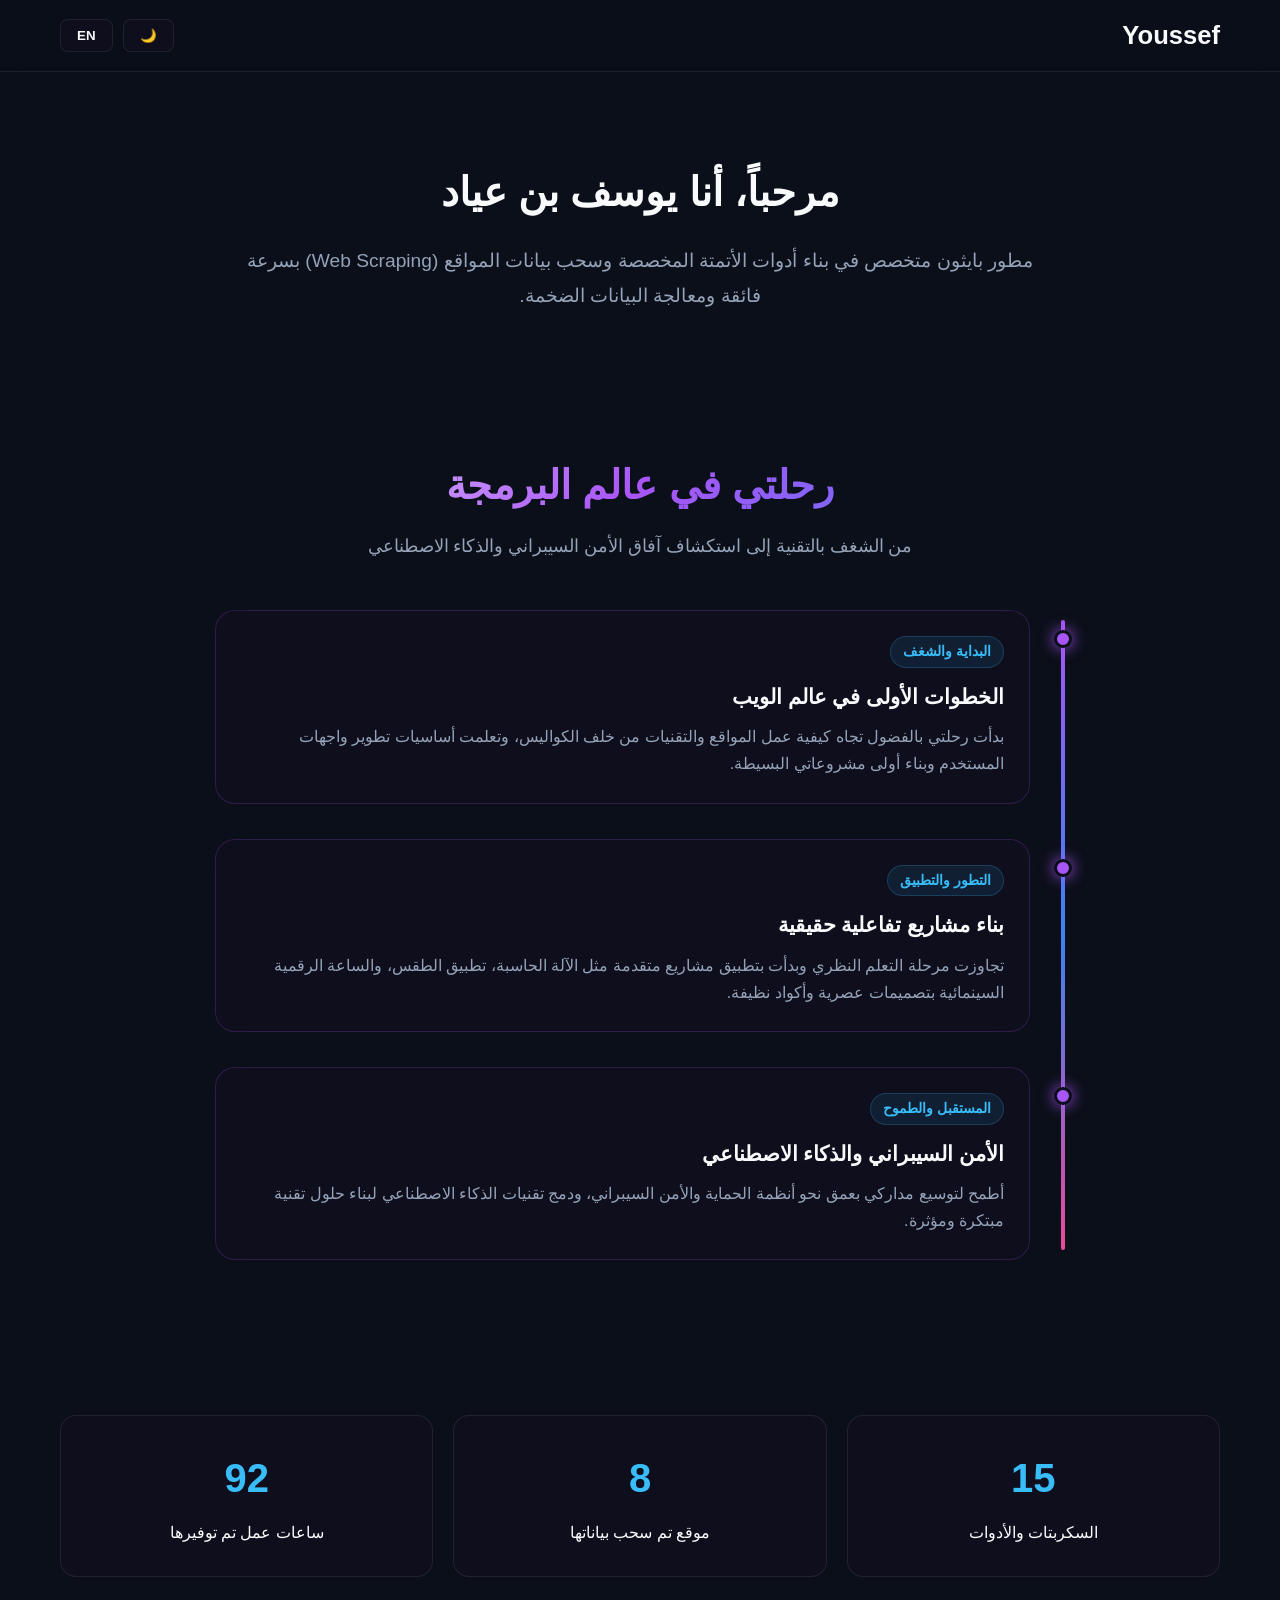
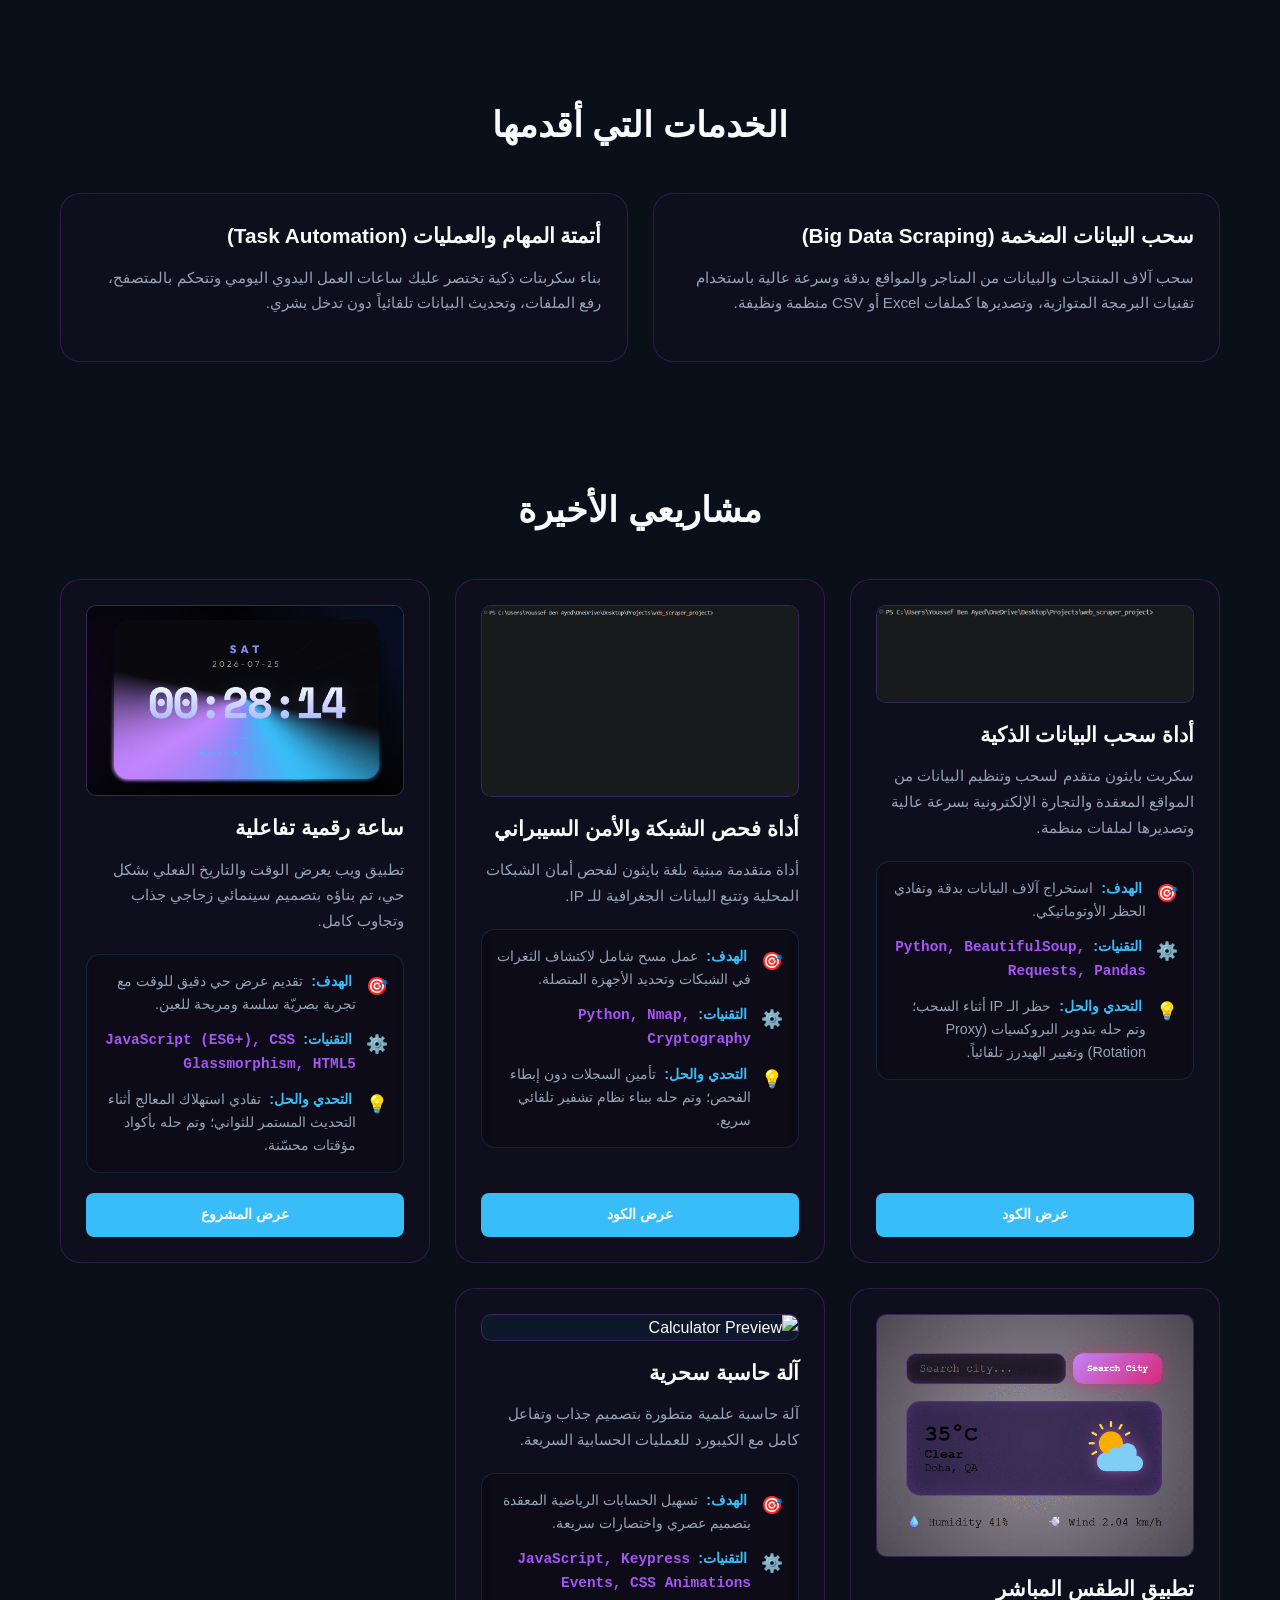
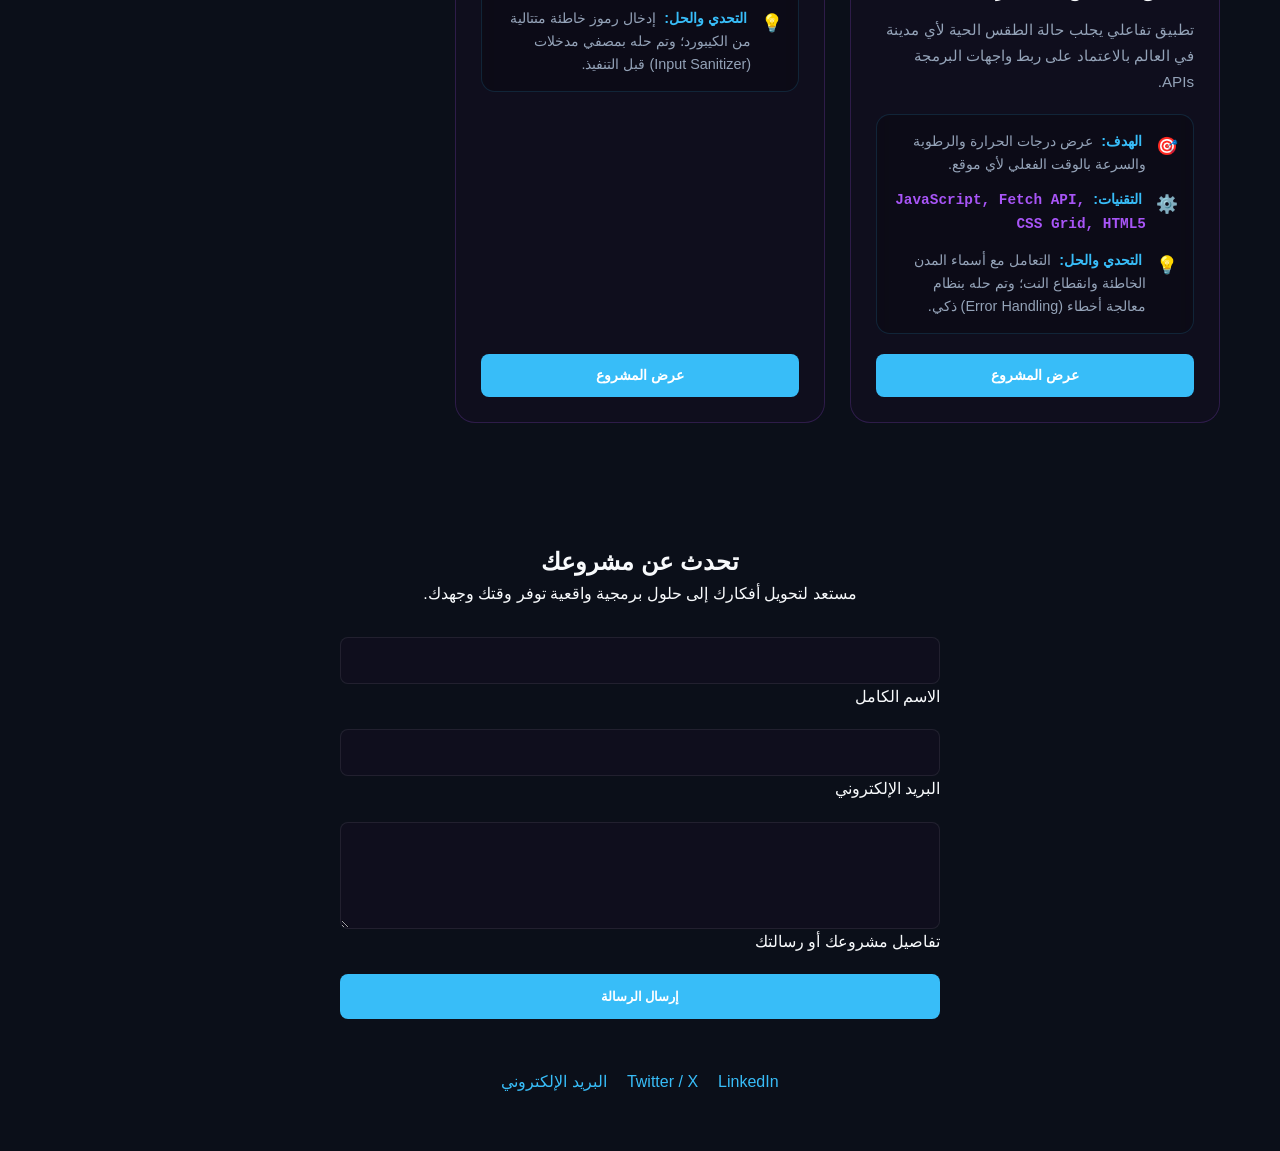
==== index.html @ 4f689293 "Final update with auto-fit GIF containers" ====
<!DOCTYPE html>
<html lang="ar" dir="rtl">
<head>
    <meta charset="UTF-8">
    <meta name="viewport" content="width=device-width, initial-scale=1.0">
    <title data-ar="يوسف بن عياد | مطور بايثون وأتمتة" data-en="Youssef Ben Ayed | Python & Automation Developer">يوسف بن عياد | مطور بايثون وأتمتة</title>
    <link rel="stylesheet" href="style.css?v=5.0">
    
    <meta name="description" content="الموقع الشخصي ليوسف بن عياد، مطور بايثون متخصص في أتمتة المهام، الأمن السيبراني، وتطوير الحلول البرمجية الذكية.">
    <meta name="keywords" content="يوسف بن عياد, Python, Automation, Cybersecurity, Web Scraping, Portfolio, مطور بايثون, أتمتة, أمن سيبراني">
    <meta name="author" content="Youssef Ben Ayed">
    
    <meta property="og:title" content="يوسف بن عياد | Python & Automation Developer">
    <meta property="og:description" content="استكشف مشاريعي في الأتمتة، الأمن السيبراني، وتطوير الويب.">
    <meta property="og:type" content="website">
    <meta name="google-site-verification" content="X881FN2Noulvv0fqHvipdgoRRoZ4jo5A-SZOe7gBL0U" />
</head>
<body>

    <header>
        <div class="header-container">
            <h1 class="logo">Youssef</h1>
            <div class="controls-wrapper">
                <button id="theme-toggle" class="control-btn" aria-label="Toggle Theme">
                    <span id="theme-icon">🌙</span>
                </button>
                <button id="lang-toggle" class="control-btn">EN</button>
            </div>
        </div>
    </header>

    <section id="hero">
        <div class="hero-content">
            <h2 data-ar="مرحباً، أنا يوسف بن عياد" data-en="Hi, I'm Youssef Ben Ayed">مرحباً، أنا يوسف بن عياد</h2>
            <p data-ar="مطور بايثون متخصص في بناء أدوات الأتمتة المخصصة وسحب بيانات المواقع (Web Scraping) بسرعة فائقة ومعالجة البيانات الضخمة." 
               data-en="Python Developer specializing in building custom automation tools, high-speed Web Scrapers, and Big Data processing.">
                مطور بايثون متخصص في بناء أدوات الأتمتة المخصصة وسحب بيانات المواقع (Web Scraping) بسرعة فائقة ومعالجة البيانات الضخمة.
            </p>
        </div>
    </section>

    <section class="journey-section" id="journey">
        <div class="container">
            <h2 class="section-title" data-ar="رحلتي في عالم البرمجة" data-en="My Coding Journey">رحلتي في عالم البرمجة</h2>
            <p class="section-subtitle" data-ar="من الشغف بالتقنية إلى استكشاف آفاق الأمن السيبراني والذكاء الاصطناعي" data-en="From passion for tech to exploring cybersecurity & AI horizons">من الشغف بالتقنية إلى استكشاف آفاق الأمن السيبراني والذكاء الاصطناعي</p>
            
            <div class="timeline">
                <div class="timeline-item">
                    <div class="timeline-dot"></div>
                    <div class="timeline-content">
                        <span class="timeline-date" data-ar="البداية والشغف" data-en="Beginning & Passion">البداية والشغف</span>
                        <h3 data-ar="الخطوات الأولى في عالم الويب" data-en="First Steps in Web World">الخطوات الأولى في عالم الويب</h3>
                        <p data-ar="بدأت رحلتي بالفضول تجاه كيفية عمل المواقع والتقنيات من خلف الكواليس، وتعلمت أساسيات تطوير واجهات المستخدم وبناء أولى مشروعاتي البسيطة." data-en="My journey started with curiosity about how websites work behind the scenes. I learned UI fundamentals and built my first projects.">بدأت رحلتي بالفضول تجاه كيفية عمل المواقع والتقنيات من خلف الكواليس، وتعلمت أساسيات تطوير واجهات المستخدم وبناء أولى مشروعاتي البسيطة.</p>
                    </div>
                </div>

                <div class="timeline-item">
                    <div class="timeline-dot"></div>
                    <div class="timeline-content">
                        <span class="timeline-date" data-ar="التطور والتطبيق" data-en="Growth & Practice">التطور والتطبيق</span>
                        <h3 data-ar="بناء مشاريع تفاعلية حقيقية" data-en="Building Interactive Projects">بناء مشاريع تفاعلية حقيقية</h3>
                        <p data-ar="تجاوزت مرحلة التعلم النظري وبدأت بتطبيق مشاريع متقدمة مثل الآلة الحاسبة، تطبيق الطقس، والساعة الرقمية السينمائية بتصميمات عصرية وأكواد نظيفة." data-en="I moved past theory to building real applications like a scientific calculator, weather app, and digital clock with modern glassmorphism design.">تجاوزت مرحلة التعلم النظري وبدأت بتطبيق مشاريع متقدمة مثل الآلة الحاسبة، تطبيق الطقس، والساعة الرقمية السينمائية بتصميمات عصرية وأكواد نظيفة.</p>
                    </div>
                </div>

                <div class="timeline-item">
                    <div class="timeline-dot"></div>
                    <div class="timeline-content">
                        <span class="timeline-date" data-ar="المستقبل والطموح" data-en="Future & Vision">المستقبل والطموح</span>
                        <h3 data-ar="الأمن السيبراني والذكاء الاصطناعي" data-en="Cybersecurity & AI">الأمن السيبراني والذكاء الاصطناعي</h3>
                        <p data-ar="أطمح لتوسيع مداركي بعمق نحو أنظمة الحماية والأمن السيبراني، ودمج تقنيات الذكاء الاصطناعي لبناء حلول تقنية مبتكرة ومؤثرة." data-en="Aiming to dive deeper into cybersecurity defense systems and integrate AI techniques to build next-generation software solutions.">أطمح لتوسيع مداركي بعمق نحو أنظمة الحماية والأمن السيبراني، ودمج تقنيات الذكاء الاصطناعي لبناء حلول تقنية مبتكرة ومؤثرة.</p>
                    </div>
                </div>
            </div>
        </div>
    </section>

    <section class="stats-section">
        <div class="stats-container">
            <div class="stat-card">
                <h3 class="stat-number" data-target="15">0</h3>
                <p data-ar="السكربتات والأدوات" data-en="Scripts & Tools">السكربتات والأدوات</p>
            </div>
            <div class="stat-card">
                <h3 class="stat-number" data-target="8">0</h3>
                <p data-ar="مواقع تم سحب بياناتها" data-en="Web Scrapers Built">موقع تم سحب بياناتها</p>
            </div>
            <div class="stat-card">
                <h3 class="stat-number" data-target="200">0</h3>
                <p data-ar="ساعات عمل تم توفيرها" data-en="Hours Automated">ساعات عمل تم توفيرها</p>
            </div>
        </div>
    </section>

    <section id="services">
        <h2 class="section-title-center" data-ar="الخدمات التي أقدمها" data-en="Services I Offer">الخدمات التي أقدمها</h2>
        <div class="projects-grid">
            <div class="project-card">
                <h3 data-ar="سحب البيانات الضخمة (Big Data Scraping)" data-en="High-Scale Web Scraping">سحب البيانات الضخمة (Big Data Scraping)</h3>
                <p data-ar="سحب آلاف المنتجات والبيانات من المتاجر والمواقع بدقة وسرعة عالية باستخدام تقنيات البرمجة المتوازية، وتصديرها كملفات Excel أو CSV منظمة ونظيفة." 
                   data-en="Extracting thousands of products and records using advanced parallel processing, exporting clean and structured data into Excel/CSV.">
                    سحب آلاف المنتجات والبيانات من المتاجر والمواقع بدقة وسرعة عالية باستخدام تقنيات البرمجة المتوازية، وتصديرها كملفات Excel أو CSV منظمة ونظيفة.
                </p>
            </div>
            <div class="project-card">
                <h3 data-ar="أتمتة المهام والعمليات (Task Automation)" data-en="Custom Task Automation">أتمتة المهام والعمليات (Task Automation)</h3>
                <p data-ar="بناء سكربتات ذكية تختصر عليك ساعات العمل اليدوي اليومي وتتحكم بالمتصفح، رفع الملفات، وتحديث البيانات تلقائياً دون تدخل بشري." 
                   data-en="Building smart bots to eliminate repetitive manual tasks, simulating browser actions, auto-uploading files, and real-time syncing.">
                    بناء سكربتات ذكية تختصر عليك ساعات العمل اليدوي اليومي وتتحكم بالمتصفح، رفع الملفات، وتحديث البيانات تلقائياً دون تدخل بشري.
                </p>
            </div>
        </div>
    </section>

    <!-- قسم المشاريع المطور بدراسات الحالة وفيديوهات الـ GIF -->
    <section id="projects">
        <h2 class="section-title-center" data-ar="مشاريعي الأخيرة" data-en="My Recent Projects">مشاريعي الأخيرة</h2>
        <div class="projects-grid">
            
            <!-- 1. أداة سحب البيانات الذكية -->
            <div class="project-card">
                <div class="project-gif-container">
                    <img src="videos/scraper.gif" alt="Smart Web Scraper Preview" class="project-preview-gif">
                </div>
                <h3 data-ar="أداة سحب البيانات الذكية" data-en="Smart Web Scraper">أداة سحب البيانات الذكية</h3>
                <p data-ar="سكربت بايثون متقدم لسحب وتنظيم البيانات من المواقع المعقدة والتجارة الإلكترونية بسرعة عالية وتصديرها لملفات منظمة." 
                   data-en="Advanced Python script to scrape, clean, and export structured website and e-commerce data efficiently.">
                    سكربت بايثون متقدم لسحب وتنظيم البيانات من المواقع المعقدة والتجارة الإلكترونية بسرعة عالية وتصديرها لملفات منظمة.
                </p>

                <div class="project-details">
                    <div class="detail-item">
                        <span class="detail-icon">🎯</span>
                        <div class="detail-text">
                            <strong data-ar="الهدف:" data-en="Goal:">الهدف:</strong>
                            <span data-ar="استخراج آلاف البيانات بدقة وتفادي الحظر الأوتوماتيكي." data-en="Extract thousands of data records accurately while bypassing rate limits.">استخراج آلاف البيانات بدقة وتفادي الحظر الأوتوماتيكي.</span>
                        </div>
                    </div>
                    <div class="detail-item">
                        <span class="detail-icon">⚙️</span>
                        <div class="detail-text">
                            <strong data-ar="التقنيات:" data-en="Tech Stack:">التقنيات:</strong>
                            <span class="tech-stack-text">Python, BeautifulSoup, Requests, Pandas</span>
                        </div>
                    </div>
                    <div class="detail-item">
                        <span class="detail-icon">💡</span>
                        <div class="detail-text">
                            <strong data-ar="التحدي والحل:" data-en="Challenge & Solution:">التحدي والحل:</strong>
                            <span data-ar="حظر الـ IP أثناء السحب؛ وتم حله بتدوير البروكسيات (Proxy Rotation) وتغيير الهيدرز تلقائياً." data-en="IP blocks during high-scale scraping; solved via automatic proxy rotation & dynamic headers.">حظر الـ IP أثناء السحب؛ وتم حله بتدوير البروكسيات (Proxy Rotation) وتغيير الهيدرز تلقائياً.</span>
                        </div>
                    </div>
                </div>

                <a href="https://github.com/youssef-deve-er/web-scraper-python/blob/main/scraper.py" target="_blank" class="btn-code" data-ar="عرض الكود" data-en="View Code">عرض الكود</a>
            </div>

            <!-- 2. أداة فحص الشبكة والأمن السيبراني -->
            <div class="project-card">
                <div class="project-gif-container">
                    <img src="videos/security.gif" alt="Security Tool Preview" class="project-preview-gif">
                </div>
                <h3 data-ar="أداة فحص الشبكة والأمن السيبراني" data-en="Network Security Audit Tool">أداة فحص الشبكة والأمن السيبراني</h3>
                <p data-ar="أداة متقدمة مبنية بلغة بايثون لفحص أمان الشبكات المحلية وتتبع البيانات الجغرافية للـ IP." 
                   data-en="Advanced Python tool for local network auditing and IP Geolocation tracking.">
                    أداة متقدمة مبنية بلغة بايثون لفحص أمان الشبكات المحلية وتتبع البيانات الجغرافية للـ IP.
                </p>
                
                <div class="project-details">
                    <div class="detail-item">
                        <span class="detail-icon">🎯</span>
                        <div class="detail-text">
                            <strong data-ar="الهدف:" data-en="Goal:">الهدف:</strong>
                            <span data-ar="عمل مسح شامل لاكتشاف الثغرات في الشبكات وتحديد الأجهزة المتصلة." data-en="Comprehensive scan to detect network vulnerabilities & connected nodes.">عمل مسح شامل لاكتشاف الثغرات في الشبكات وتحديد الأجهزة المتصلة.</span>
                        </div>
                    </div>
                    <div class="detail-item">
                        <span class="detail-icon">⚙️</span>
                        <div class="detail-text">
                            <strong data-ar="التقنيات:" data-en="Tech Stack:">التقنيات:</strong>
                            <span class="tech-stack-text">Python, Nmap, Cryptography</span>
                        </div>
                    </div>
                    <div class="detail-item">
                        <span class="detail-icon">💡</span>
                        <div class="detail-text">
                            <strong data-ar="التحدي والحل:" data-en="Challenge & Solution:">التحدي والحل:</strong>
                            <span data-ar="تأمين السجلات دون إبطاء الفحص؛ وتم حله ببناء نظام تشفير تلقائي سريع." data-en="Securing logs without slowing scans; solved via an automated fast encryption system.">تأمين السجلات دون إبطاء الفحص؛ وتم حله ببناء نظام تشفير تلقائي سريع.</span>
                        </div>
                    </div>
                </div>

                <a href="https://github.com/youssef-deve-er/network-security-sudit-tool/blob/main/network_auditor.py" target="_blank" class="btn-code" data-ar="عرض الكود" data-en="View Code">عرض الكود</a>
            </div>

            <!-- 3. الساعة الرقمية التفاعلية -->
            <div class="project-card">
                <div class="project-gif-container">
                    <img src="videos/clock.gif" alt="Digital Clock Preview" class="project-preview-gif">
                </div>
                <h3 data-ar="ساعة رقمية تفاعلية" data-en="Interactive Digital Clock">ساعة رقمية تفاعلية</h3>
                <p data-ar="تطبيق ويب يعرض الوقت والتاريخ الفعلي بشكل حي، تم بناؤه بتصميم سينمائي زجاجي جذاب وتجاوب كامل." 
                   data-en="Interactive web application displaying real-time clock & date with clean glassmorphic UI.">
                    تطبيق ويب يعرض الوقت والتاريخ الفعلي بشكل حي، تم بناؤه بتصميم سينمائي زجاجي جذاب وتجاوب كامل.
                </p>

                <div class="project-details">
                    <div class="detail-item">
                        <span class="detail-icon">🎯</span>
                        <div class="detail-text">
                            <strong data-ar="الهدف:" data-en="Goal:">الهدف:</strong>
                            <span data-ar="تقديم عرض حي دقيق للوقت مع تجربة بصريّة سلسة ومريحة للعين." data-en="Deliver an accurate real-time clock with smooth UI animations.">تقديم عرض حي دقيق للوقت مع تجربة بصريّة سلسة ومريحة للعين.</span>
                        </div>
                    </div>
                    <div class="detail-item">
                        <span class="detail-icon">⚙️</span>
                        <div class="detail-text">
                            <strong data-ar="التقنيات:" data-en="Tech Stack:">التقنيات:</strong>
                            <span class="tech-stack-text">JavaScript (ES6+), CSS Glassmorphism, HTML5</span>
                        </div>
                    </div>
                    <div class="detail-item">
                        <span class="detail-icon">💡</span>
                        <div class="detail-text">
                            <strong data-ar="التحدي والحل:" data-en="Challenge & Solution:">التحدي والحل:</strong>
                            <span data-ar="تفادي استهلاك المعالج أثناء التحديث المستمر للثواني؛ وتم حله بأكواد مؤقتات محسّنة." data-en="Avoiding CPU drain on continuous tick updates; solved via optimized intervals.">تفادي استهلاك المعالج أثناء التحديث المستمر للثواني؛ وتم حله بأكواد مؤقتات محسّنة.</span>
                        </div>
                    </div>
                </div>

                <a href="https://youssef-deve-er.github.io/digital-clock/" target="_blank" class="btn-code" data-ar="عرض المشروع" data-en="Live Preview">عرض المشروع</a>
            </div>

            <!-- 4. تطبيق الطقس -->
            <div class="project-card">
                <div class="project-gif-container">
                    <img src="videos/weather.gif" alt="Weather App Preview" class="project-preview-gif">
                </div>
                <h3 data-ar="تطبيق الطقس المباشر" data-en="Real-Time Weather App">تطبيق الطقس المباشر</h3>
                <p data-ar="تطبيق تفاعلي يجلب حالة الطقس الحية لأي مدينة في العالم بالاعتماد على ربط واجهات البرمجة APIs." 
                   data-en="Interactive app fetching real-time weather metrics for any global city via REST APIs.">
                    تطبيق تفاعلي يجلب حالة الطقس الحية لأي مدينة في العالم بالاعتماد على ربط واجهات البرمجة APIs.
                </p>

                <div class="project-details">
                    <div class="detail-item">
                        <span class="detail-icon">🎯</span>
                        <div class="detail-text">
                            <strong data-ar="الهدف:" data-en="Goal:">الهدف:</strong>
                            <span data-ar="عرض درجات الحرارة والرطوبة والسرعة بالوقت الفعلي لأي موقع." data-en="Display temperature, humidity, and wind speed dynamically.">عرض درجات الحرارة والرطوبة والسرعة بالوقت الفعلي لأي موقع.</span>
                        </div>
                    </div>
                    <div class="detail-item">
                        <span class="detail-icon">⚙️</span>
                        <div class="detail-text">
                            <strong data-ar="التقنيات:" data-en="Tech Stack:">التقنيات:</strong>
                            <span class="tech-stack-text">JavaScript, Fetch API, CSS Grid, HTML5</span>
                        </div>
                    </div>
                    <div class="detail-item">
                        <span class="detail-icon">💡</span>
                        <div class="detail-text">
                            <strong data-ar="التحدي والحل:" data-en="Challenge & Solution:">التحدي والحل:</strong>
                            <span data-ar="التعامل مع أسماء المدن الخاطئة وانقطاع النت؛ وتم حله بنظام معالجة أخطاء (Error Handling) ذكي." data-en="Handling invalid inputs & network dropouts; solved via smart exception handling.">التعامل مع أسماء المدن الخاطئة وانقطاع النت؛ وتم حله بنظام معالجة أخطاء (Error Handling) ذكي.</span>
                        </div>
                    </div>
                </div>

                <a href="https://youssef-deve-er.github.io/weather-app/" target="_blank" class="btn-code" data-ar="عرض المشروع" data-en="Live Preview">عرض المشروع</a>
            </div>

            <!-- 5. الآلة الحاسبة السحرية -->
            <div class="project-card">
                <div class="project-gif-container">
                    <img src="videos/calculator.gif" alt="Calculator Preview" class="project-preview-gif">
                </div>
                <h3 data-ar="آلة حاسبة سحرية" data-en="Magic Calculator">آلة حاسبة سحرية</h3>
                <p data-ar="آلة حاسبة علمية متطورة بتصميم جذاب وتفاعل كامل مع الكيبورد للعمليات الحسابية السريعة." 
                   data-en="Advanced scientific calculator featuring space-magic themes and full physical keyboard controls.">
                    آلة حاسبة علمية متطورة بتصميم جذاب وتفاعل كامل مع الكيبورد للعمليات الحسابية السريعة.
               </p>

                <div class="project-details">
                    <div class="detail-item">
                        <span class="detail-icon">🎯</span>
                        <div class="detail-text">
                            <strong data-ar="الهدف:" data-en="Goal:">الهدف:</strong>
                            <span data-ar="تسهيل الحسابات الرياضية المعقدة بتصميم عصري واختصارات سريعة." data-en="Streamline complex math operations with keyboard shortcuts and dynamic UI.">تسهيل الحسابات الرياضية المعقدة بتصميم عصري واختصارات سريعة.</span>
                        </div>
                    </div>
                    <div class="detail-item">
                        <span class="detail-icon">⚙️</span>
                        <div class="detail-text">
                            <strong data-ar="التقنيات:" data-en="Tech Stack:">التقنيات:</strong>
                            <span class="tech-stack-text">JavaScript, Keypress Events, CSS Animations</span>
                        </div>
                    </div>
                    <div class="detail-item">
                        <span class="detail-icon">💡</span>
                        <div class="detail-text">
                            <strong data-ar="التحدي والحل:" data-en="Challenge & Solution:">التحدي والحل:</strong>
                            <span data-ar="إدخال رموز خاطئة متتالية من الكيبورد؛ وتم حله بمصفي مدخلات (Input Sanitizer) قبل التنفيذ." data-en="Handling illegal keyboard symbol inputs; solved via an active input sanitizer.">إدخال رموز خاطئة متتالية من الكيبورد؛ وتم حله بمصفي مدخلات (Input Sanitizer) قبل التنفيذ.</span>
                        </div>
                    </div>
                </div>

               <a href="https://youssef-deve-er.github.io/calculator/" target="_blank" class="btn-code" data-ar="عرض المشروع" data-en="Live Preview">عرض المشروع</a>
           </div>

        </div>
    </section>

    <section id="contact">
        <div class="contact-header">
            <h2 data-ar="تحدث عن مشروعك" data-en="Let's Talk About Your Project">تحدث عن مشروعك</h2>
            <p data-ar="مستعد لتحويل أفكارك إلى حلول برمجية واقعية توفر وقتك وجهدك." data-en="Ready to turn your ideas into real software solutions that save your time and effort.">
                مستعد لتحويل أفكارك إلى حلول برمجية واقعية توفر وقتك وجهدك.
            </p>
        </div>
        
        <form id="contact-form" action="https://formspree.io/f/xnjeprbj" method="POST" novalidate>
            <div class="form-group">
                <input type="text" id="name" name="name" placeholder=" " required>
                <label for="name" data-ar="الاسم الكامل" data-en="Full Name">الاسم الكامل</label>
                <span class="error-message" id="name-error"></span>
            </div>
            <div class="form-group">
                <input type="email" id="email" name="email" placeholder=" " required>
                <label for="email" data-ar="البريد الإلكتروني" data-en="Email Address">البريد الإلكتروني</label>
                <span class="error-message" id="email-error"></span>
            </div>
            <div class="form-group">
                <textarea id="message" name="message" placeholder=" " rows="5" required></textarea>
                <label for="message" data-ar="تفاصيل مشروعك أو رسالتك" data-en="Your Message / Project Details">تفاصيل مشروعك أو رسالتك</label>
                <span class="error-message" id="message-error"></span>
            </div>
            <button type="submit" id="submit-btn">
                <span id="btn-text" data-ar="إرسال الرسالة" data-en="Send Message">إرسال الرسالة</span>
            </button>
            <div id="form-status"></div>
        </form>

        <ul class="social-links">
            <li><a href="https://www.linkedin.com/in/youssef-ben-ayed-6bb1ab423/" target="_blank">LinkedIn</a></li>
            <li><a href="https://x.com/Youssef_deve_er" target="_blank">Twitter / X</a></li>
            <li><a href="mailto:youssefbenayed207@outlook.com" data-ar="البريد الإلكتروني" data-en="Email">البريد الإلكتروني</a></li>
        </ul>
    </section>

    <script src="script.js?v=5.0"></script>
</body>
</html>
---- style.css ----
/* ==========================================================================
   المتغيرات الأساسية (الوضع الداكن والضوئي)
   ========================================================================== */
:root {
    --bg-color: #0b0f19;
    --card-bg: rgba(20, 15, 35, 0.5);
    --text-color: #f8fafc;
    --text-muted: #94a3b8;
    --primary-color: #38bdf8;
    --primary-hover: #0ea5e9;
    --border-color: rgba(255, 255, 255, 0.08);
}

[data-theme="light"] {
    --bg-color: #f1f5f9;
    --card-bg: rgba(255, 255, 255, 0.85);
    --text-color: #0f172a;
    --text-muted: #475569;
    --primary-color: #0ea5e9;
    --primary-hover: #0284c7;
    --border-color: rgba(0, 0, 0, 0.1);
}

/* التنسيقات العامة للموقع */
* {
    margin: 0;
    padding: 0;
    box-sizing: border-box;
    font-family: 'Segoe UI', Tahoma, Geneva, Verdana, sans-serif;
}

body {
    background-color: var(--bg-color);
    color: var(--text-color);
    transition: background-color 0.3s ease, color 0.3s ease;
    padding-top: 80px;
    line-height: 1.6;
}

a {
    color: var(--primary-color);
    text-decoration: none;
}

/* الهيدر */
header {
    position: fixed;
    top: 0;
    left: 0;
    width: 100%;
    background-color: rgba(11, 15, 25, 0.85);
    backdrop-filter: blur(12px);
    -webkit-backdrop-filter: blur(12px);
    border-bottom: 1px solid var(--border-color);
    z-index: 1000;
    padding: 15px 0;
}

[data-theme="light"] header {
    background-color: rgba(241, 245, 249, 0.85);
}

.header-container {
    max-width: 1200px;
    margin: 0 auto;
    display: flex;
    justify-content: space-between;
    align-items: center;
    padding: 0 20px;
}

.logo {
    font-size: 1.6rem;
    font-weight: 700;
    color: var(--text-color);
}

.controls-wrapper {
    display: flex;
    gap: 10px;
}

.control-btn {
    background: var(--card-bg);
    border: 1px solid var(--border-color);
    color: var(--text-color);
    padding: 8px 16px;
    border-radius: 8px;
    cursor: pointer;
    font-weight: 600;
    transition: all 0.2s;
}

.control-btn:hover {
    background: var(--primary-color);
    color: #fff;
}

/* الأقسام الهيكلية */
section {
    max-width: 1200px;
    margin: 0 auto;
    padding: 60px 20px;
}

.section-title-center {
    text-align: center;
    font-size: 2.2rem;
    font-weight: 800;
    margin-bottom: 40px;
    color: var(--text-color);
}

/* قسم Hero */
#hero {
    text-align: center;
    padding: 80px 20px;
}

#hero h2 {
    font-size: 2.5rem;
    margin-bottom: 20px;
}

#hero p {
    font-size: 1.2rem;
    color: var(--text-muted);
    max-width: 800px;
    margin: 0 auto;
    line-height: 1.8;
}

/* ==============================================
   قسم رحلتي (تنسيق تفاعلي RTL / LTR)
   ============================================== */
.journey-section {
    padding: 60px 20px;
    width: 100%;
}

.journey-section .section-title {
    text-align: center;
    font-size: 2.5rem;
    font-weight: 800;
    background: linear-gradient(135deg, #ffffff 0%, #a855f7 50%, #3b82f6 100%);
    -webkit-background-clip: text;
    background-clip: text;
    -webkit-text-fill-color: transparent;
    margin-bottom: 15px;
}

.journey-section .section-subtitle {
    text-align: center;
    color: var(--text-muted);
    font-size: 1.1rem;
    margin-bottom: 50px;
}

.timeline {
    position: relative;
    max-width: 850px;
    margin: 0 auto;
}

/* إعدادات اتجاه الخط حسب اللغة */
html[dir="rtl"] .timeline {
    padding-right: 35px;
    padding-left: 0;
}
html[dir="ltr"] .timeline {
    padding-left: 35px;
    padding-right: 0;
}

.timeline::before {
    content: '';
    position: absolute;
    top: 10px;
    bottom: 10px;
    width: 4px;
    background: linear-gradient(180deg, #a855f7 0%, #3b82f6 50%, #ec4899 100%);
    border-radius: 4px;
}

html[dir="rtl"] .timeline::before { right: 0; }
html[dir="ltr"] .timeline::before { left: 0; }

.timeline-item {
    position: relative;
    margin-bottom: 35px;
}

.timeline-dot {
    position: absolute;
    top: 20px;
    width: 18px;
    height: 18px;
    background-color: #a855f7;
    border: 3px solid var(--bg-color);
    border-radius: 50%;
    box-shadow: 0 0 15px #a855f7;
}

html[dir="rtl"] .timeline-dot { right: -42px; }
html[dir="ltr"] .timeline-dot { left: -42px; }

.timeline-content {
    background: var(--card-bg);
    backdrop-filter: blur(20px);
    -webkit-backdrop-filter: blur(20px);
    border: 1px solid rgba(168, 85, 247, 0.2);
    border-radius: 20px;
    padding: 25px;
    transition: all 0.3s ease;
}

.timeline-content:hover {
    transform: translateY(-5px);
    border-color: rgba(168, 85, 247, 0.6);
    box-shadow: 0 15px 30px rgba(168, 85, 247, 0.15);
}

.timeline-date {
    display: inline-block;
    font-size: 0.85rem;
    font-weight: 700;
    color: #38bdf8;
    background: rgba(56, 189, 248, 0.1);
    padding: 4px 12px;
    border-radius: 20px;
    border: 1px solid rgba(56, 189, 248, 0.2);
    margin-bottom: 12px;
}

.timeline-content h3 {
    color: var(--text-color);
    font-size: 1.3rem;
    font-weight: 700;
    margin-bottom: 10px;
}

.timeline-content p {
    color: var(--text-muted);
    font-size: 1rem;
    line-height: 1.7;
}

/* الإحصائيات */
.stats-container {
    display: flex;
    justify-content: space-around;
    gap: 20px;
    flex-wrap: wrap;
}

.stat-card {
    background: var(--card-bg);
    border: 1px solid var(--border-color);
    padding: 30px;
    border-radius: 16px;
    text-align: center;
    flex: 1;
    min-width: 250px;
}

.stat-number {
    font-size: 2.5rem;
    color: var(--primary-color);
    margin-bottom: 10px;
}

/* شبكة المشاريع والخدمات */
.projects-grid {
    display: grid;
    grid-template-columns: repeat(auto-fit, minmax(300px, 1fr));
    gap: 25px;
}

.project-card {
    background: var(--card-bg);
    backdrop-filter: blur(20px);
    -webkit-backdrop-filter: blur(20px);
    border: 1px solid rgba(168, 85, 247, 0.2);
    border-radius: 20px;
    padding: 25px;
    display: flex;
    flex-direction: column;
    transition: all 0.3s ease;
}

.project-card:hover {
    transform: translateY(-5px);
    border-color: rgba(168, 85, 247, 0.5);
    box-shadow: 0 15px 30px rgba(168, 85, 247, 0.15);
}

.project-card h3 {
    color: var(--text-color);
    font-size: 1.3rem;
    margin-bottom: 12px;
}

.project-card > p {
    color: var(--text-muted);
    font-size: 0.95rem;
    line-height: 1.7;
    margin-bottom: 20px;
}

/* صندوق التفاصيل داخل المشاريع (Case Study) */
.project-details {
    background: rgba(0, 0, 0, 0.2);
    border-radius: 14px;
    padding: 15px;
    margin-bottom: 20px;
    border: 1px solid rgba(56, 189, 248, 0.15);
    display: flex;
    flex-direction: column;
    gap: 12px;
}

[data-theme="light"] .project-details {
    background: rgba(0, 0, 0, 0.03);
}

.detail-item {
    display: flex;
    align-items: flex-start;
    gap: 10px;
}

.detail-icon {
    font-size: 1.1rem;
    flex-shrink: 0;
    margin-top: 2px;
}

.detail-text {
    font-size: 0.9rem;
    line-height: 1.6;
}

.detail-text strong {
    color: #38bdf8;
    margin-left: 4px;
    margin-right: 4px;
}

.detail-text span {
    color: var(--text-muted);
}

.tech-stack-text {
    color: #a855f7 !important;
    font-family: monospace;
    font-weight: bold;
}

.project-tags {
    display: flex;
    gap: 8px;
    flex-wrap: wrap;
    margin-bottom: 20px;
}

.tag {
    background: rgba(56, 189, 248, 0.1);
    color: var(--primary-color);
    padding: 3px 10px;
    border-radius: 6px;
    font-size: 0.8rem;
    font-weight: 600;
}

.btn-code {
    background-color: var(--primary-color);
    color: #fff !important;
    padding: 10px 20px;
    border-radius: 8px;
    font-size: 0.9rem;
    font-weight: 600;
    text-align: center;
    transition: all 0.2s;
    display: block;
    margin-top: auto;
}

.btn-code:hover {
    background-color: var(--primary-hover);
}

/* النموذج والتواصل */
.contact-header {
    text-align: center;
    margin-bottom: 30px;
}

#contact-form {
    max-width: 600px;
    margin: 0 auto;
    display: flex;
    flex-direction: column;
    gap: 20px;
}

.form-group {
    display: flex;
    flex-direction: column;
}

.form-group input, .form-group textarea {
    background: var(--card-bg);
    border: 1px solid var(--border-color);
    color: var(--text-color);
    padding: 15px;
    border-radius: 8px;
    outline: none;
}

#submit-btn {
    background: var(--primary-color);
    color: white;
    padding: 15px;
    border: none;
    border-radius: 8px;
    cursor: pointer;
    font-weight: 600;
}

.social-links {
    display: flex;
    justify-content: center;
    gap: 20px;
    list-style: none;
    margin-top: 30px;
}
/* تنسيق حاوية الصور المتحركة داخل كروت المشاريع */
/* حاوية مرنة تتكيف تلقائياً مع حجم الصورة الأصلية */
.project-gif-container {
    width: 100%;
    border-radius: 10px;
    overflow: hidden;
    margin-bottom: 15px;
    border: 1px solid rgba(168, 85, 247, 0.25);
    background-color: #0f172a;
    display: flex;
    align-items: center;
    justify-content: center;
}

/* صورة الـ GIF تأخذ عرض الحاوية بالكامل وترسم ارتفاعها الطبيعي بنفسها */
.project-preview-gif {
    width: 100%;
    height: auto; /* يجعل الصورة تحافظ على أبعادها الحقيقية وتحدد ارتفاع الحاوية تلقائياً */
    display: block;
    transition: transform 0.3s ease;
}

.project-card:hover .project-preview-gif {
    transform: scale(1.02);
}
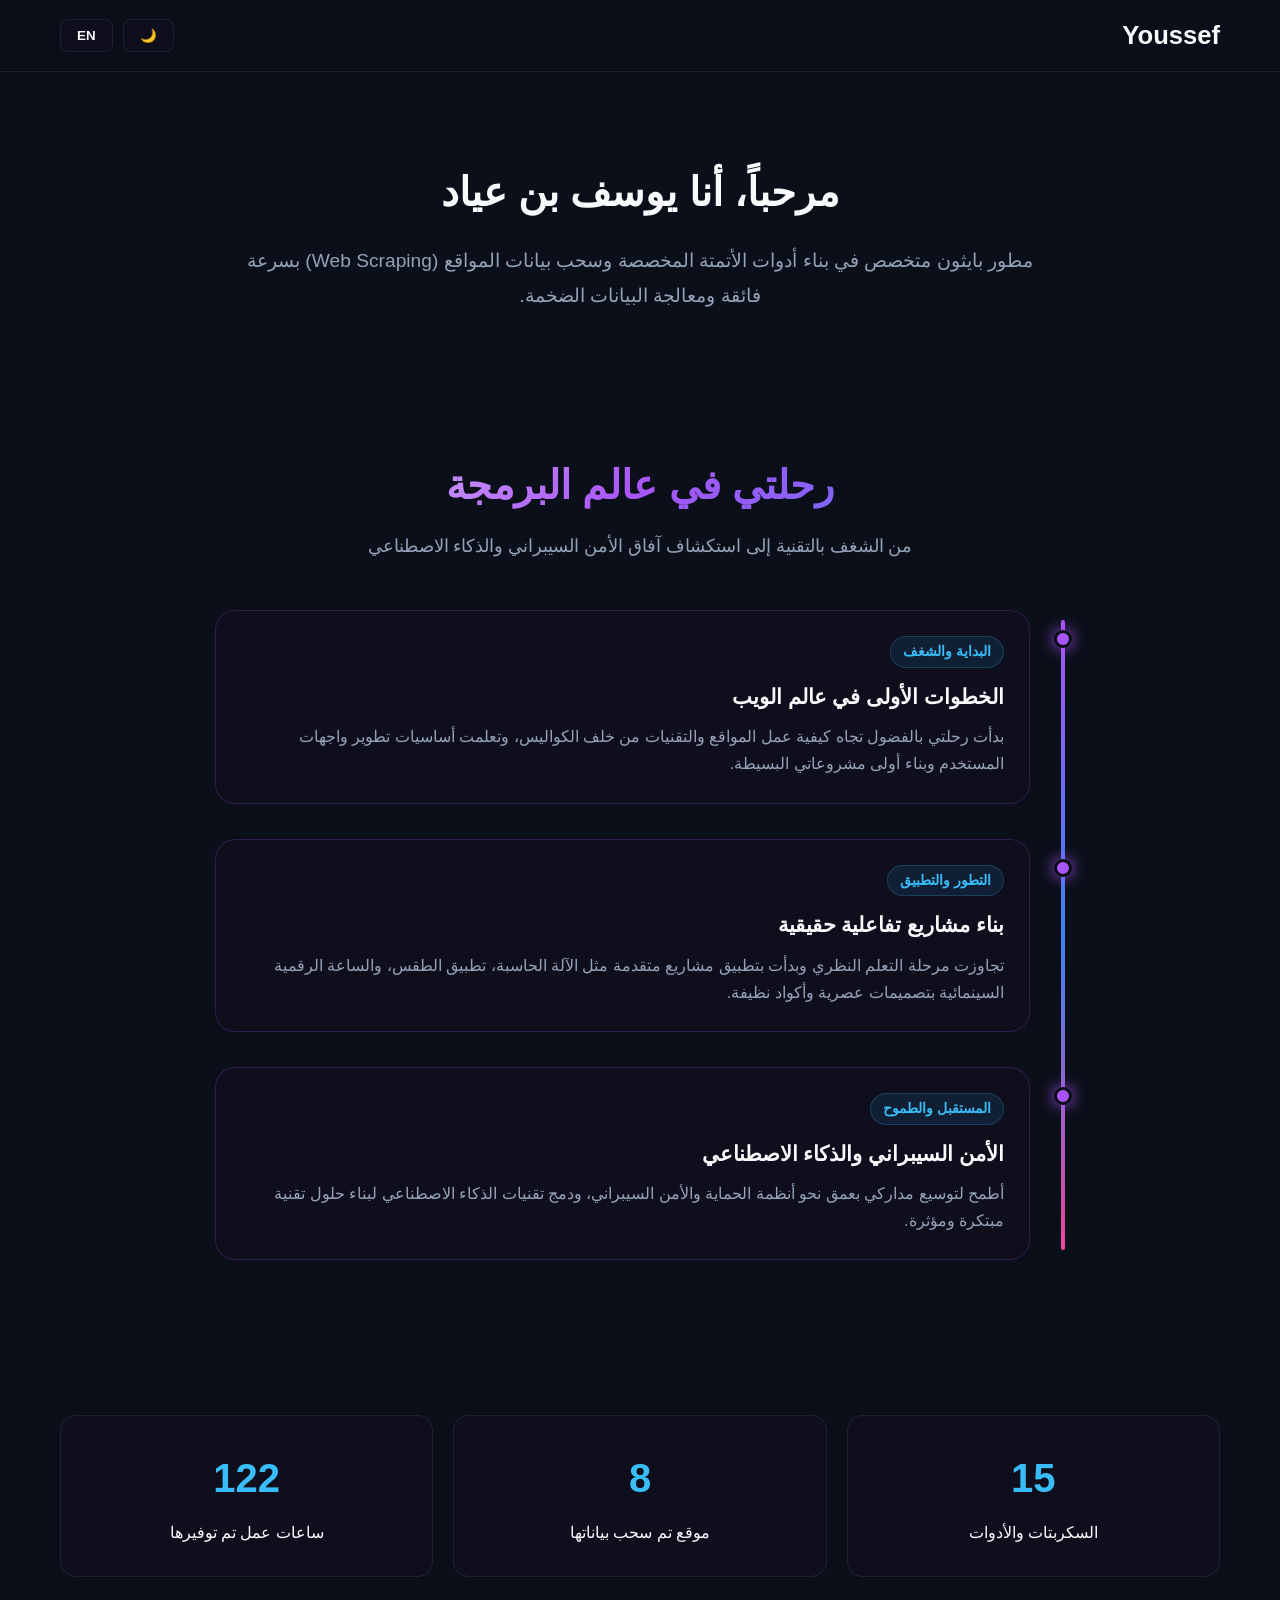
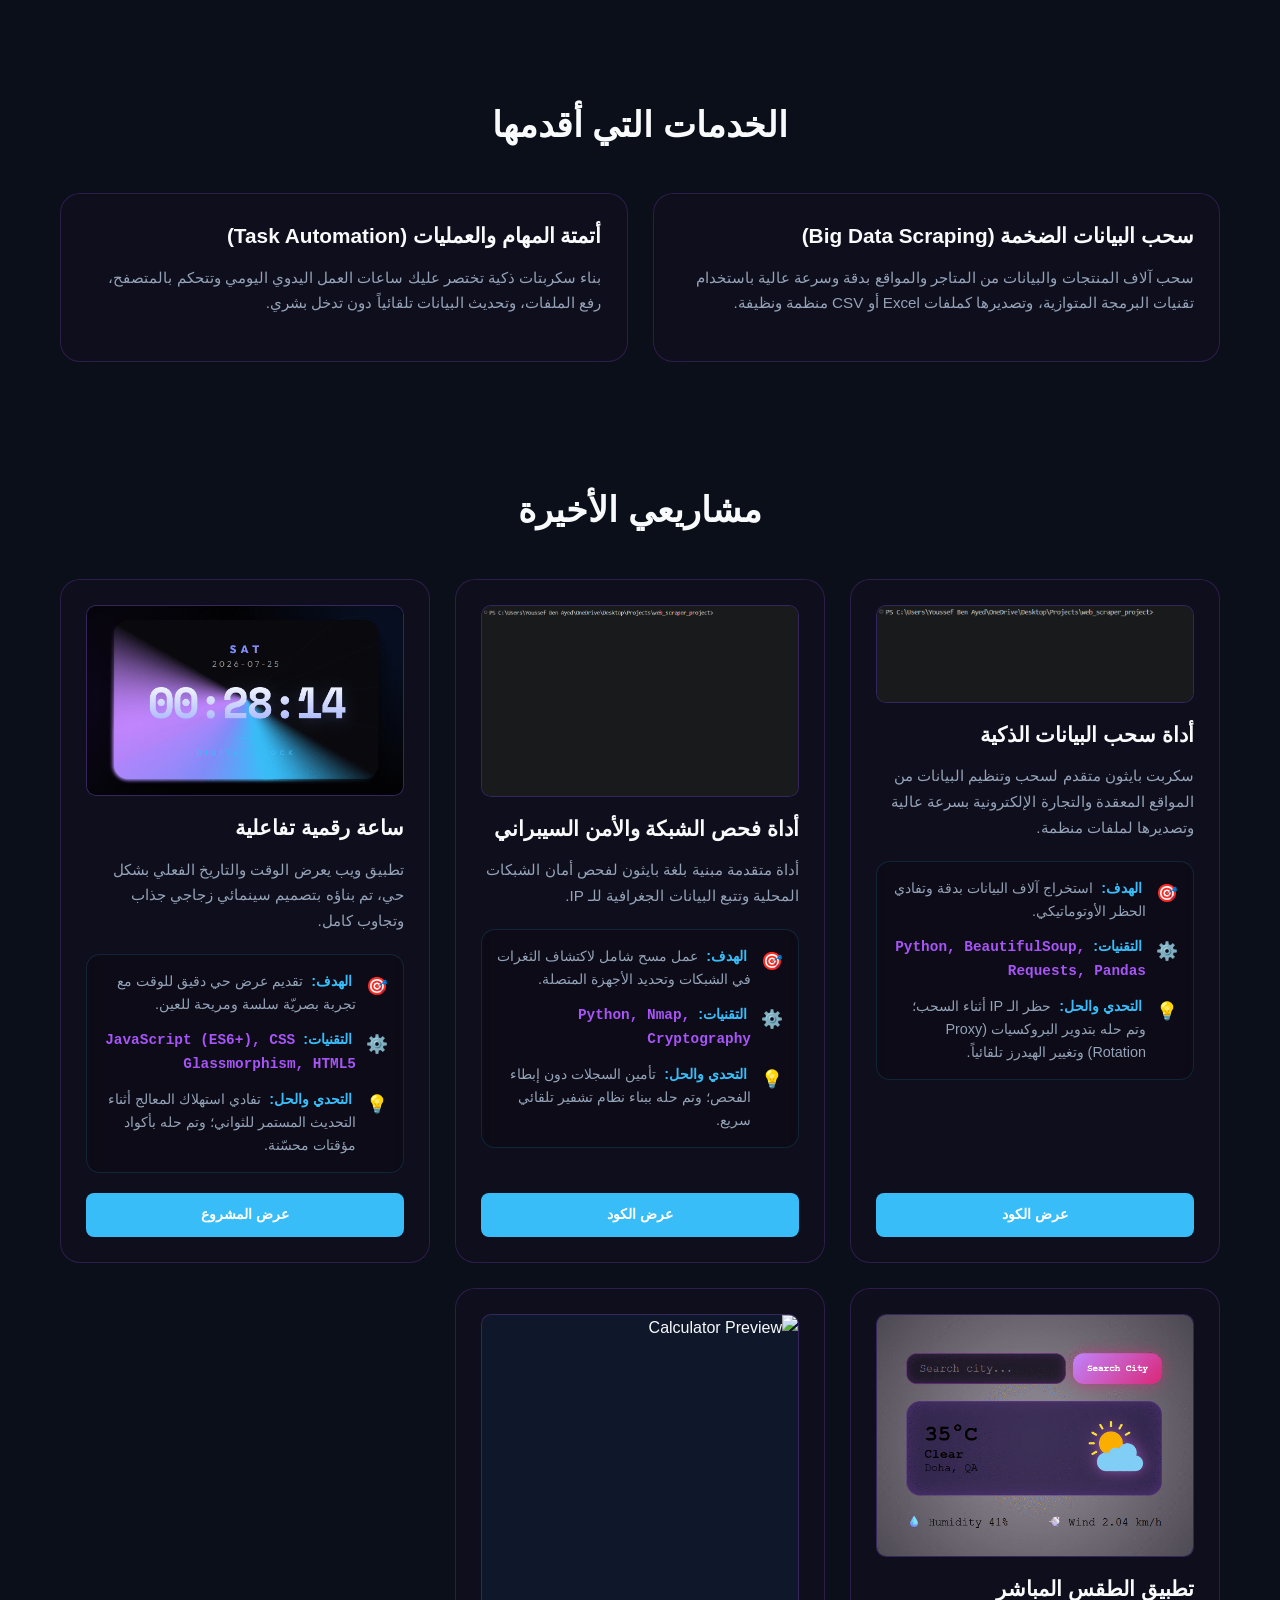
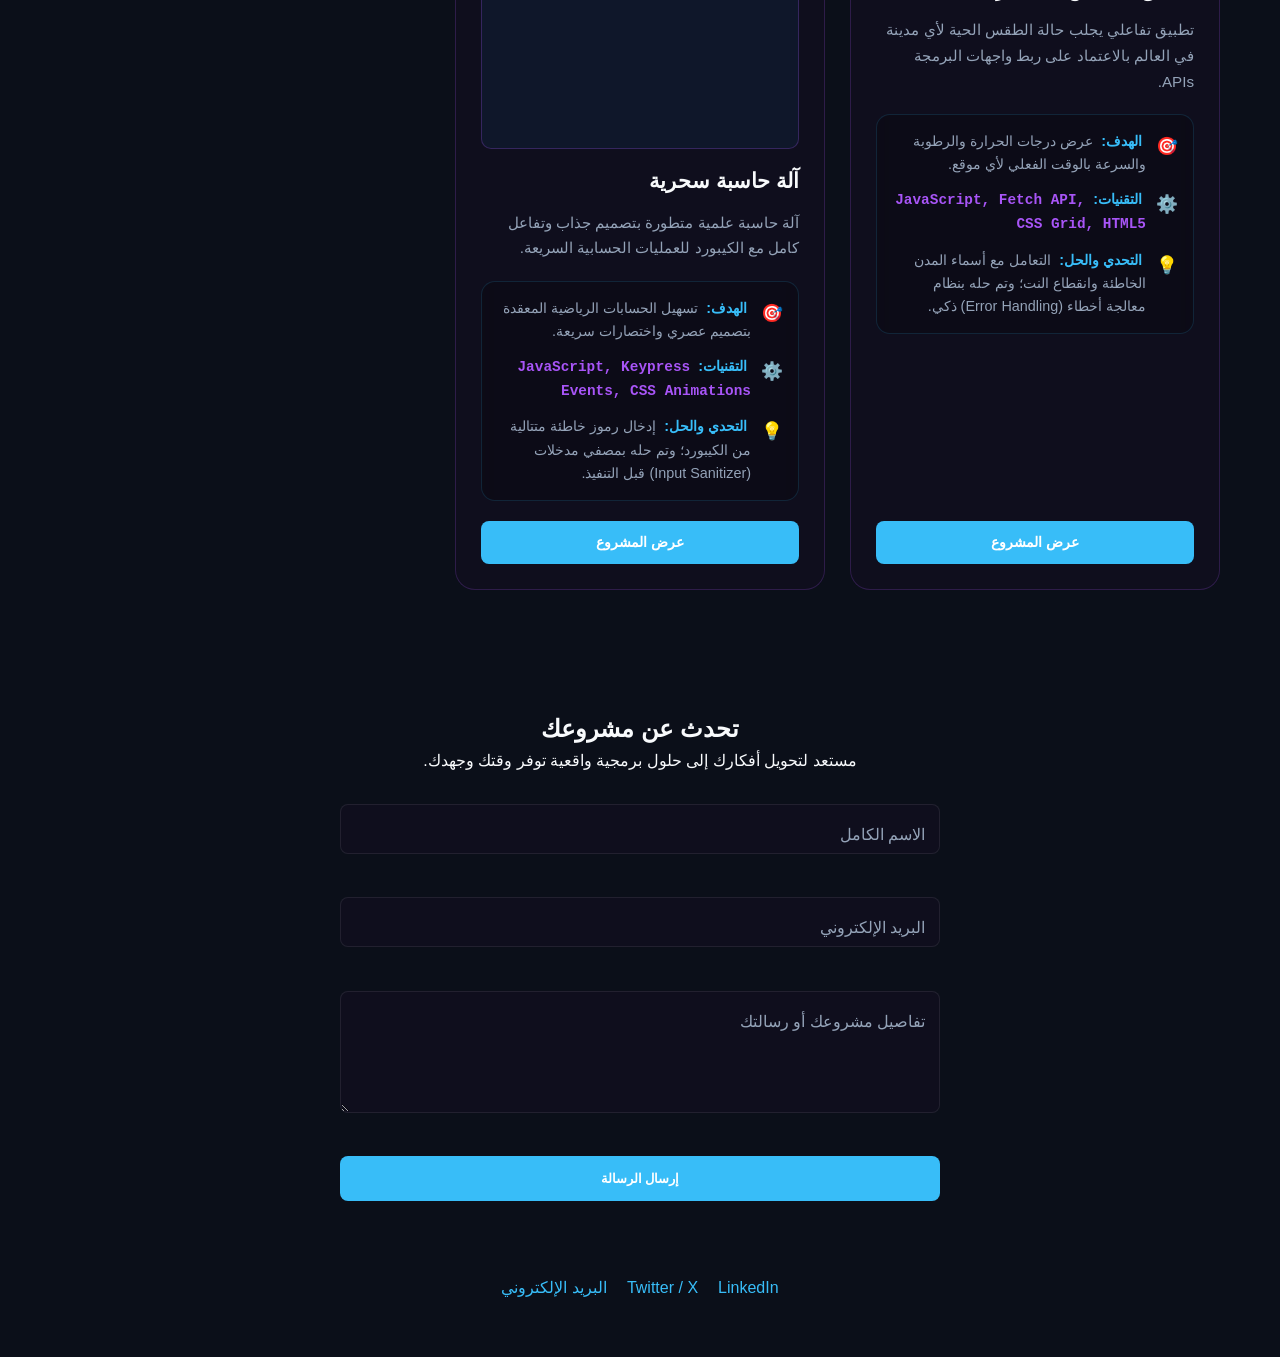
==== commit f90a61a5: "fix(phase-1): floating labels, lazy-loaded images, social share tags المرحلة الأولى من إصلاحات تقرير" ====
--- a/index.html
+++ b/index.html
@@ -4,15 +4,40 @@
     <meta charset="UTF-8">
     <meta name="viewport" content="width=device-width, initial-scale=1.0">
     <title data-ar="يوسف بن عياد | مطور بايثون وأتمتة" data-en="Youssef Ben Ayed | Python & Automation Developer">يوسف بن عياد | مطور بايثون وأتمتة</title>
-    <link rel="stylesheet" href="style.css?v=5.0">
+    <link rel="stylesheet" href="style.css?v=5.1">
     
     <meta name="description" content="الموقع الشخصي ليوسف بن عياد، مطور بايثون متخصص في أتمتة المهام، الأمن السيبراني، وتطوير الحلول البرمجية الذكية.">
     <meta name="keywords" content="يوسف بن عياد, Python, Automation, Cybersecurity, Web Scraping, Portfolio, مطور بايثون, أتمتة, أمن سيبراني">
     <meta name="author" content="Youssef Ben Ayed">
     
+    <link rel="canonical" href="https://youssef-deve-er.github.io/portfolio/">
+    <link rel="icon" href="favicon.svg" type="image/svg+xml">
+    <meta name="theme-color" content="#0b0f19">
+
+    <!-- Open Graph: بطاقة المعاينة عند المشاركة على LinkedIn / WhatsApp / Facebook -->
     <meta property="og:title" content="يوسف بن عياد | Python & Automation Developer">
     <meta property="og:description" content="استكشف مشاريعي في الأتمتة، الأمن السيبراني، وتطوير الويب.">
     <meta property="og:type" content="website">
+    <meta property="og:url" content="https://youssef-deve-er.github.io/portfolio/">
+    <meta property="og:image" content="https://youssef-deve-er.github.io/portfolio/og-image.png">
+    <meta property="og:image:secure_url" content="https://youssef-deve-er.github.io/portfolio/og-image.png">
+    <meta property="og:image:type" content="image/png">
+    <meta property="og:image:width" content="1200">
+    <meta property="og:image:height" content="630">
+    <meta property="og:image:alt" content="يوسف بن عياد — مطور بايثون وأتمتة">
+    <meta property="og:site_name" content="Youssef Ben Ayed">
+    <meta property="og:locale" content="ar_AR">
+    <meta property="og:locale:alternate" content="en_US">
+
+    <!-- Twitter / X Card -->
+    <meta name="twitter:card" content="summary_large_image">
+    <meta name="twitter:site" content="@Youssef_deve_er">
+    <meta name="twitter:creator" content="@Youssef_deve_er">
+    <meta name="twitter:title" content="يوسف بن عياد | Python & Automation Developer">
+    <meta name="twitter:description" content="استكشف مشاريعي في الأتمتة، الأمن السيبراني، وتطوير الويب.">
+    <meta name="twitter:image" content="https://youssef-deve-er.github.io/portfolio/og-image.png">
+    <meta name="twitter:image:alt" content="يوسف بن عياد — مطور بايثون وأتمتة">
+
     <meta name="google-site-verification" content="X881FN2Noulvv0fqHvipdgoRRoZ4jo5A-SZOe7gBL0U" />
 </head>
 <body>
@@ -120,7 +145,10 @@
             <!-- 1. أداة سحب البيانات الذكية -->
             <div class="project-card">
                 <div class="project-gif-container">
-                    <img src="videos/scraper.gif" alt="Smart Web Scraper Preview" class="project-preview-gif">
+                    <img src="videos/scraper.gif" alt="Smart Web Scraper Preview"
+                         width="798" height="244"
+                         loading="lazy" decoding="async"
+                         class="project-preview-gif">
                 </div>
                 <h3 data-ar="أداة سحب البيانات الذكية" data-en="Smart Web Scraper">أداة سحب البيانات الذكية</h3>
                 <p data-ar="سكربت بايثون متقدم لسحب وتنظيم البيانات من المواقع المعقدة والتجارة الإلكترونية بسرعة عالية وتصديرها لملفات منظمة." 
@@ -158,7 +186,10 @@
             <!-- 2. أداة فحص الشبكة والأمن السيبراني -->
             <div class="project-card">
                 <div class="project-gif-container">
-                    <img src="videos/security.gif" alt="Security Tool Preview" class="project-preview-gif">
+                    <img src="videos/security.gif" alt="Security Tool Preview"
+                         width="953" height="573"
+                         loading="lazy" decoding="async"
+                         class="project-preview-gif">
                 </div>
                 <h3 data-ar="أداة فحص الشبكة والأمن السيبراني" data-en="Network Security Audit Tool">أداة فحص الشبكة والأمن السيبراني</h3>
                 <p data-ar="أداة متقدمة مبنية بلغة بايثون لفحص أمان الشبكات المحلية وتتبع البيانات الجغرافية للـ IP." 
@@ -196,7 +227,10 @@
             <!-- 3. الساعة الرقمية التفاعلية -->
             <div class="project-card">
                 <div class="project-gif-container">
-                    <img src="videos/clock.gif" alt="Digital Clock Preview" class="project-preview-gif">
+                    <img src="videos/clock.gif" alt="Digital Clock Preview"
+                         width="1149" height="690"
+                         loading="lazy" decoding="async"
+                         class="project-preview-gif">
                 </div>
                 <h3 data-ar="ساعة رقمية تفاعلية" data-en="Interactive Digital Clock">ساعة رقمية تفاعلية</h3>
                 <p data-ar="تطبيق ويب يعرض الوقت والتاريخ الفعلي بشكل حي، تم بناؤه بتصميم سينمائي زجاجي جذاب وتجاوب كامل." 
@@ -234,7 +268,10 @@
             <!-- 4. تطبيق الطقس -->
             <div class="project-card">
                 <div class="project-gif-container">
-                    <img src="videos/weather.gif" alt="Weather App Preview" class="project-preview-gif">
+                    <img src="videos/weather.gif" alt="Weather App Preview"
+                         width="569" height="434"
+                         loading="lazy" decoding="async"
+                         class="project-preview-gif">
                 </div>
                 <h3 data-ar="تطبيق الطقس المباشر" data-en="Real-Time Weather App">تطبيق الطقس المباشر</h3>
                 <p data-ar="تطبيق تفاعلي يجلب حالة الطقس الحية لأي مدينة في العالم بالاعتماد على ربط واجهات البرمجة APIs." 
@@ -272,7 +309,10 @@
             <!-- 5. الآلة الحاسبة السحرية -->
             <div class="project-card">
                 <div class="project-gif-container">
-                    <img src="videos/calculator.gif" alt="Calculator Preview" class="project-preview-gif">
+                    <img src="videos/calculator.gif" alt="Calculator Preview"
+                         width="692" height="950"
+                         loading="lazy" decoding="async"
+                         class="project-preview-gif">
                 </div>
                 <h3 data-ar="آلة حاسبة سحرية" data-en="Magic Calculator">آلة حاسبة سحرية</h3>
                 <p data-ar="آلة حاسبة علمية متطورة بتصميم جذاب وتفاعل كامل مع الكيبورد للعمليات الحسابية السريعة." 
@@ -347,6 +387,6 @@
         </ul>
     </section>
 
-    <script src="script.js?v=5.0"></script>
+    <script src="script.js?v=5.1"></script>
 </body>
 </html>
--- a/style.css
+++ b/style.css
@@ -406,15 +406,98 @@
 .form-group {
     display: flex;
     flex-direction: column;
+    position: relative;
 }
 
 .form-group input, .form-group textarea {
     background: var(--card-bg);
     border: 1px solid var(--border-color);
     color: var(--text-color);
-    padding: 15px;
+    /* مساحة علوية إضافية ليستقر فوقها العنوان العائم */
+    padding: 22px 15px 8px;
     border-radius: 8px;
     outline: none;
+    width: 100%;
+    font-size: 1rem;
+    font-family: inherit;
+    transition: border-color 0.2s ease, box-shadow 0.2s ease;
+}
+
+.form-group textarea {
+    resize: vertical;
+    min-height: 120px;
+}
+
+.form-group input:hover, .form-group textarea:hover {
+    border-color: rgba(56, 189, 248, 0.4);
+}
+
+.form-group input:focus, .form-group textarea:focus {
+    border-color: var(--primary-color);
+    box-shadow: 0 0 0 3px rgba(56, 189, 248, 0.15);
+}
+
+/* ==============================================
+   العناوين العائمة (Floating Labels)
+   ============================================== */
+.form-group label {
+    position: absolute;
+    /* خاصية منطقية: تنقلب تلقائياً بين RTL و LTR */
+    inset-inline-start: 15px;
+    /* 1px حدود + 22px حشو علوي = نفس خط انطلاق نص الحقل تماماً */
+    top: 23px;
+    line-height: 1;
+    color: var(--text-muted);
+    font-size: 1rem;
+    pointer-events: none;
+    transition: top 0.18s ease, font-size 0.18s ease, color 0.18s ease;
+}
+
+/* يرتفع العنوان عند التركيز على الحقل أو عند وجود نص بداخله */
+.form-group input:focus + label,
+.form-group input:not(:placeholder-shown) + label,
+.form-group textarea:focus + label,
+.form-group textarea:not(:placeholder-shown) + label {
+    top: 6px;
+    font-size: 0.72rem;
+    font-weight: 600;
+    color: var(--primary-color);
+}
+
+/* رسائل الخطأ أسفل كل حقل */
+.error-message {
+    color: #f87171;
+    font-size: 0.8rem;
+    line-height: 1.4;
+    margin-top: 6px;
+    min-height: 1.1rem;
+}
+
+[data-theme="light"] .error-message {
+    color: #dc2626;
+}
+
+/* تمييز الحقل الذي يحتوي على خطأ */
+.form-group.has-error input,
+.form-group.has-error textarea {
+    border-color: #f87171;
+}
+
+#form-status {
+    text-align: center;
+    font-weight: 600;
+    min-height: 1.5rem;
+}
+
+/* إظهار مؤشر التركيز لمستخدمي لوحة المفاتيح */
+.form-group input:focus-visible,
+.form-group textarea:focus-visible,
+.control-btn:focus-visible,
+.btn-code:focus-visible,
+#submit-btn:focus-visible,
+a:focus-visible {
+    outline: 2px solid var(--primary-color);
+    outline-offset: 2px;
 }
 
 #submit-btn {
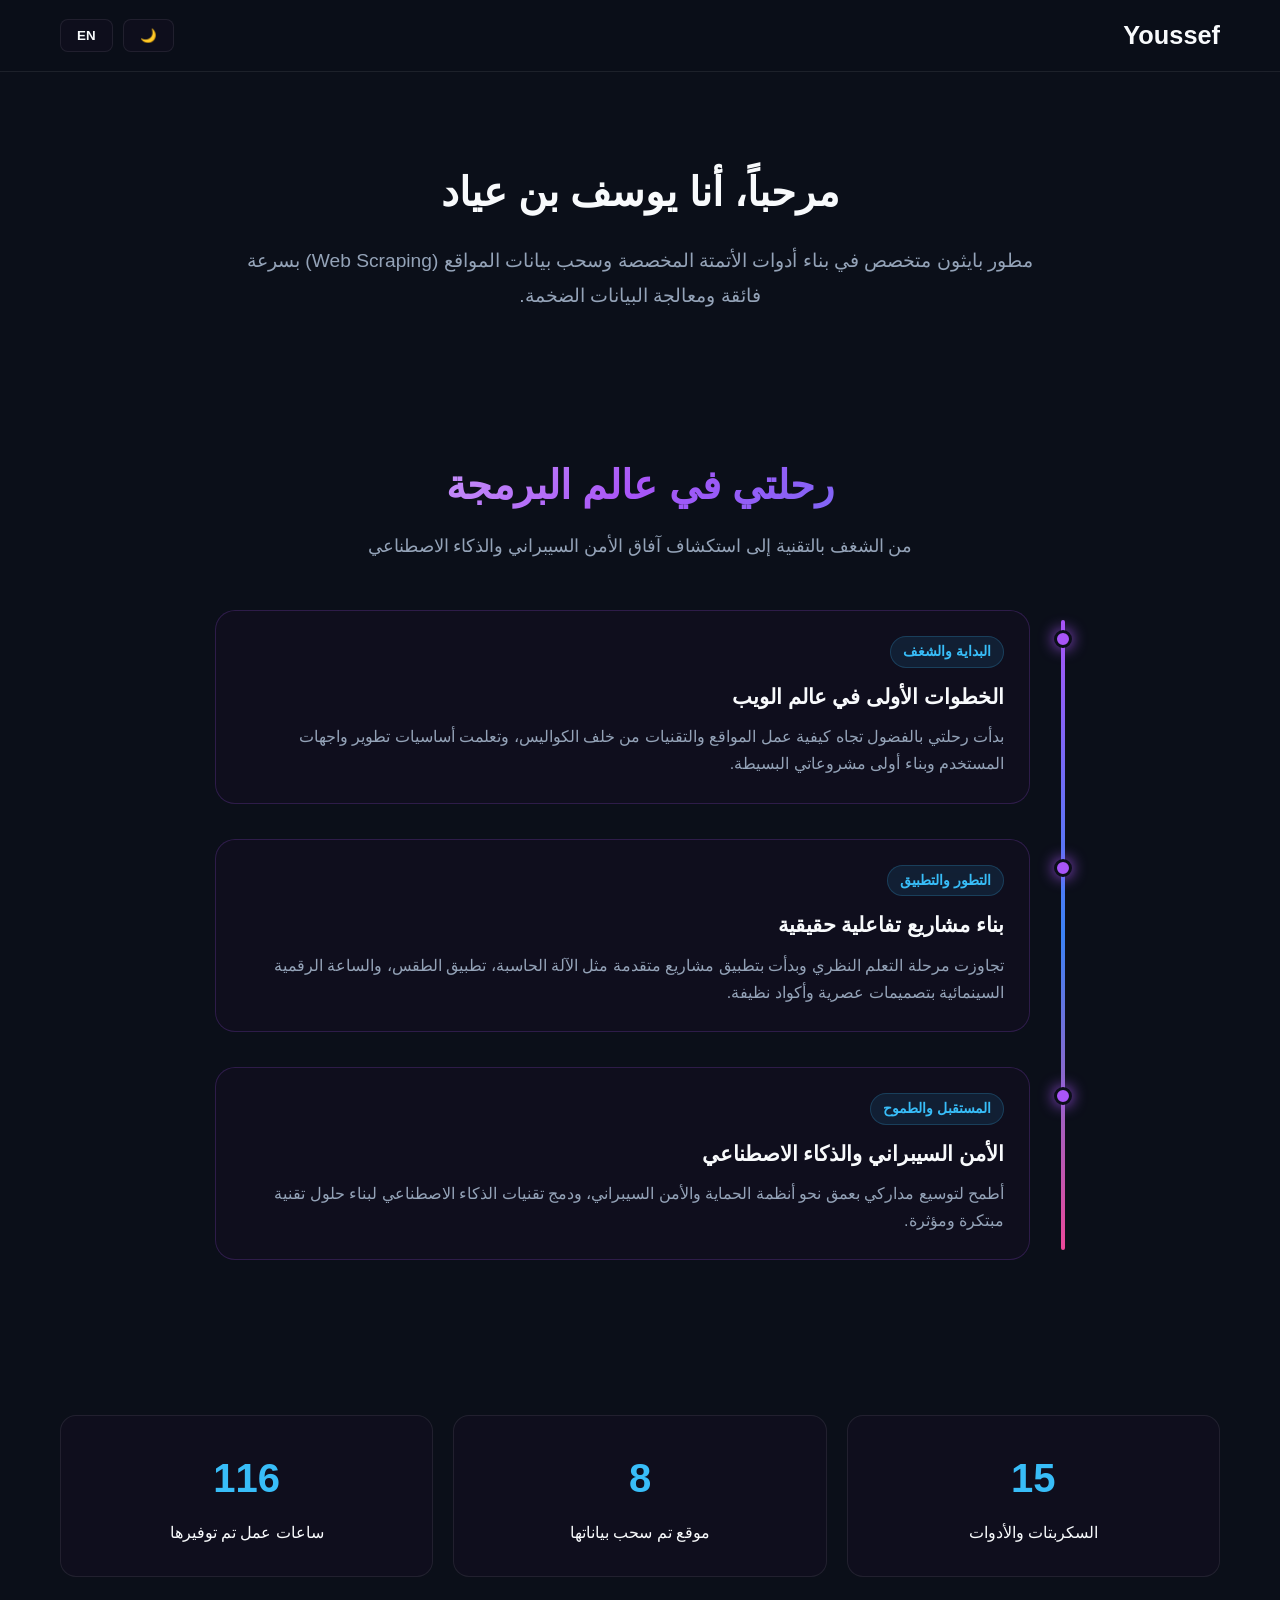
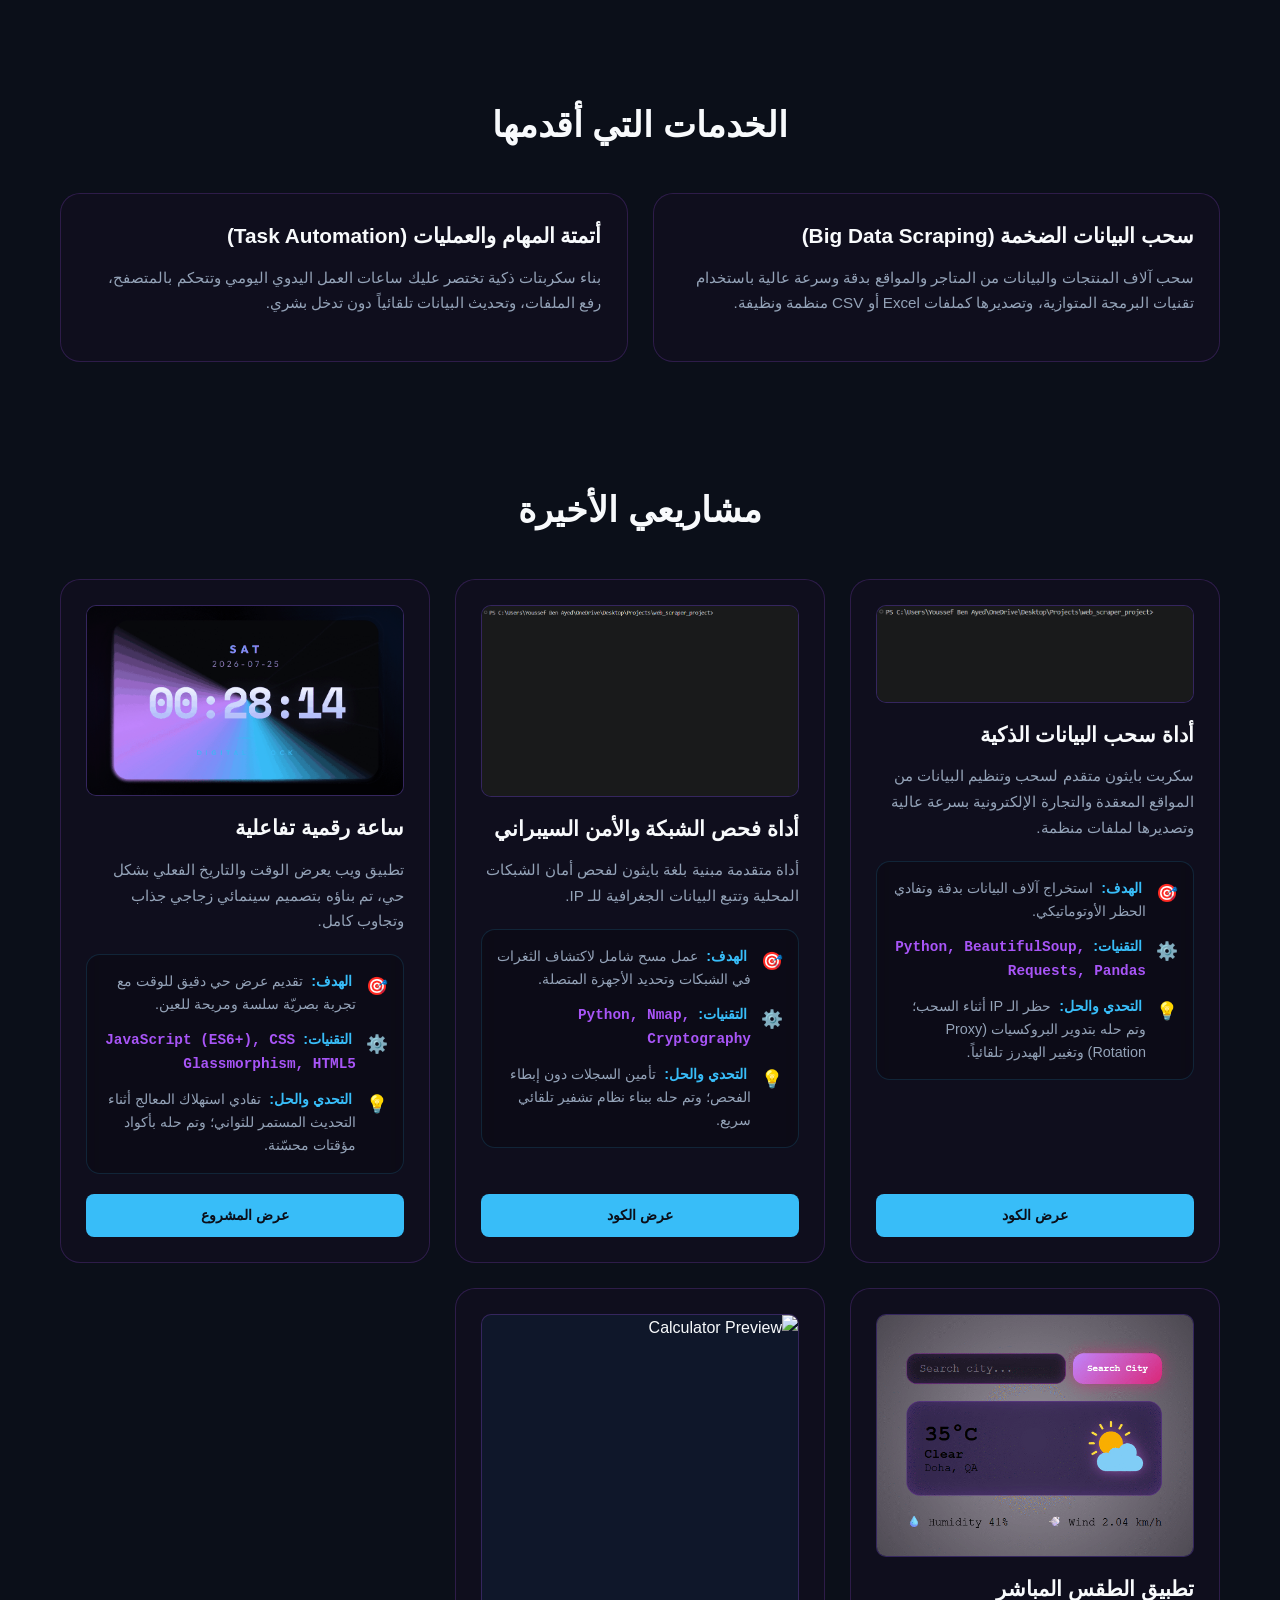
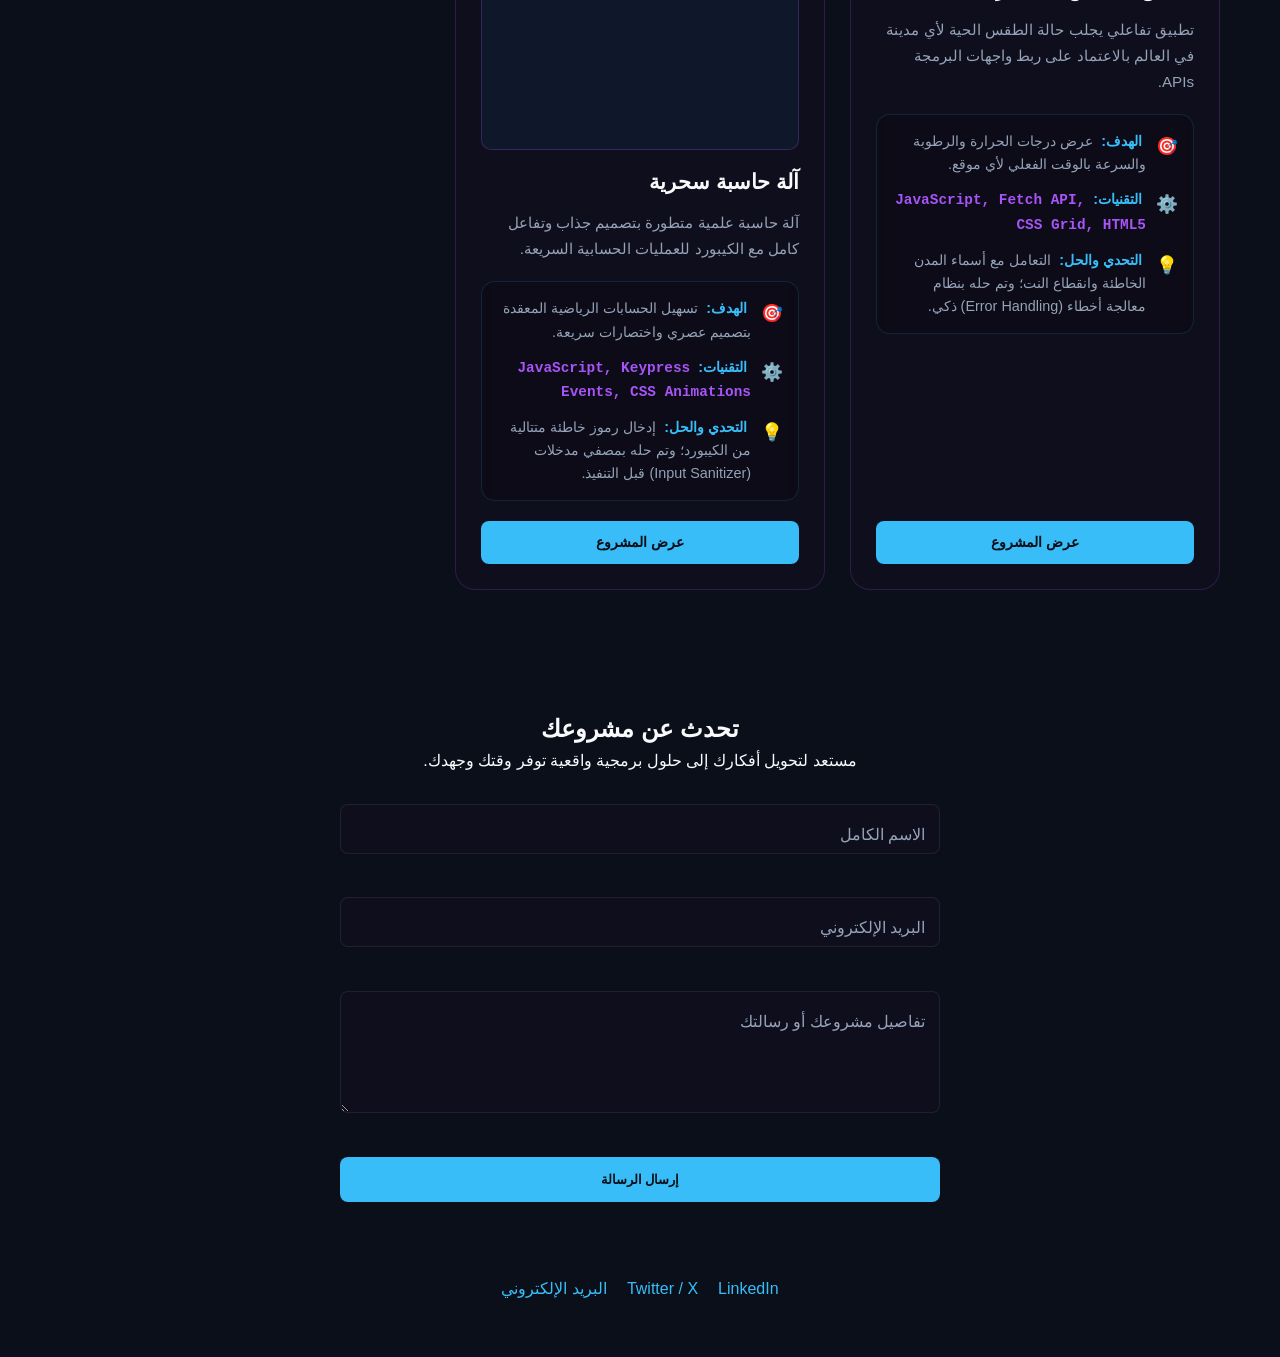
==== commit 7065b460: "المرحلة الثانية: ضغط الـ GIFs، إصلاح تباين الوضع النهاري، وإضافة Media Queries 1) ضغط الـ GIFs: 11.0" ====
--- a/index.html
+++ b/index.html
@@ -4,7 +4,7 @@
     <meta charset="UTF-8">
     <meta name="viewport" content="width=device-width, initial-scale=1.0">
     <title data-ar="يوسف بن عياد | مطور بايثون وأتمتة" data-en="Youssef Ben Ayed | Python & Automation Developer">يوسف بن عياد | مطور بايثون وأتمتة</title>
-    <link rel="stylesheet" href="style.css?v=5.1">
+    <link rel="stylesheet" href="style.css?v=6.0">
     
     <meta name="description" content="الموقع الشخصي ليوسف بن عياد، مطور بايثون متخصص في أتمتة المهام، الأمن السيبراني، وتطوير الحلول البرمجية الذكية.">
     <meta name="keywords" content="يوسف بن عياد, Python, Automation, Cybersecurity, Web Scraping, Portfolio, مطور بايثون, أتمتة, أمن سيبراني">
@@ -228,7 +228,7 @@
             <div class="project-card">
                 <div class="project-gif-container">
                     <img src="videos/clock.gif" alt="Digital Clock Preview"
-                         width="1149" height="690"
+                         width="899" height="540"
                          loading="lazy" decoding="async"
                          class="project-preview-gif">
                 </div>
@@ -310,7 +310,7 @@
             <div class="project-card">
                 <div class="project-gif-container">
                     <img src="videos/calculator.gif" alt="Calculator Preview"
-                         width="692" height="950"
+                         width="560" height="769"
                          loading="lazy" decoding="async"
                          class="project-preview-gif">
                 </div>
@@ -387,6 +387,6 @@
         </ul>
     </section>
 
-    <script src="script.js?v=5.1"></script>
+    <script src="script.js?v=6.0"></script>
 </body>
 </html>
--- a/style.css
+++ b/style.css
@@ -4,21 +4,88 @@
 :root {
     --bg-color: #0b0f19;
     --card-bg: rgba(20, 15, 35, 0.5);
+    --card-bg-solid: #141023;
     --text-color: #f8fafc;
     --text-muted: #94a3b8;
     --primary-color: #38bdf8;
     --primary-hover: #0ea5e9;
+    /* لون خلفية الأزرار (منفصل عن لون النص للتحكم في التباين لكل وضع) */
+    /* نص داكن فوق الأزرق الفاتح = 8.94:1 (الأبيض فوقه كان 2.14:1 ✗) */
+    --btn-bg: #38bdf8;
+    --btn-bg-hover: #7dd3fc;
+    --btn-fg: #0b0f19;
+    --accent-purple: #a855f7;
     --border-color: rgba(255, 255, 255, 0.08);
 }
 
 [data-theme="light"] {
     --bg-color: #f1f5f9;
     --card-bg: rgba(255, 255, 255, 0.85);
+    --card-bg-solid: #ffffff;
     --text-color: #0f172a;
     --text-muted: #475569;
-    --primary-color: #0ea5e9;
-    --primary-hover: #0284c7;
+    /* --primary-color يُستخدم للنصوص والحدود: مُعتّم ليحقق 5.3:1 على البطاقة */
+    --primary-color: #0369a1;
+    --primary-hover: #075985;
+    /* لون منفصل للأزرار: النص الأبيض فوقه يحقق 5.93:1 (كان #0ea5e9 = 2.77:1 ✗) */
+    --btn-bg: #0369a1;
+    --btn-bg-hover: #075985;
+    --btn-fg: #ffffff;
+    --accent-purple: #7e22ce;
     --border-color: rgba(0, 0, 0, 0.1);
+}
+
+/* ==========================================================================
+   إصلاحات تباين الوضع النهاري (WCAG AA)
+   الألوان الزاهية المصممة للخلفية الداكنة تفشل فوق الخلفية الفاتحة،
+   لذا تُستبدل هنا بنظائر مُعتّمة تحقق 4.5:1 على الأقل.
+   ========================================================================== */
+
+/* العنوان المتدرج كان يبدأ بالأبيض (#ffffff) — يختفي تماماً فوق خلفية فاتحة */
+[data-theme="light"] .journey-section .section-title {
+    background: linear-gradient(135deg, #0f172a 0%, #7e22ce 50%, #1d4ed8 100%);
+    -webkit-background-clip: text;
+    background-clip: text;
+    -webkit-text-fill-color: transparent;
+}
+
+/* خلفية الوسم كانت شفافة جداً فوق الأبيض → تكاد لا تُرى */
+[data-theme="light"] .tag {
+    background: rgba(3, 105, 161, 0.12);
+}
+
+[data-theme="light"] .timeline-date {
+    background: rgba(3, 105, 161, 0.12);
+    border-color: rgba(3, 105, 161, 0.3);
+}
+
+/* حدود بنفسجية باهتة فوق الأبيض */
+[data-theme="light"] .timeline-content,
+[data-theme="light"] .project-card {
+    border-color: rgba(126, 34, 206, 0.25);
+}
+
+[data-theme="light"] .timeline-content:hover,
+[data-theme="light"] .project-card:hover {
+    border-color: rgba(126, 34, 206, 0.55);
+    box-shadow: 0 15px 30px rgba(126, 34, 206, 0.12);
+}
+
+[data-theme="light"] .timeline-dot {
+    background-color: #7e22ce;
+    box-shadow: 0 0 12px rgba(126, 34, 206, 0.5);
+}
+
+[data-theme="light"] .timeline::before {
+    background: linear-gradient(180deg, #7e22ce 0%, #1d4ed8 50%, #be185d 100%);
+}
+
+[data-theme="light"] .project-details {
+    border-color: rgba(3, 105, 161, 0.2);
+}
+
+[data-theme="light"] .project-gif-container {
+    border-color: rgba(126, 34, 206, 0.3);
 }
 
 /* التنسيقات العامة للموقع */
@@ -70,7 +137,7 @@
 }
 
 .logo {
-    font-size: 1.6rem;
+    font-size: clamp(1.15rem, 1rem + 0.73vw, 1.6rem);
     font-weight: 700;
     color: var(--text-color);
 }
@@ -92,8 +159,8 @@
 }
 
 .control-btn:hover {
-    background: var(--primary-color);
-    color: #fff;
+    background: var(--btn-bg);
+    color: var(--btn-fg, #fff);
 }
 
 /* الأقسام الهيكلية */
@@ -105,7 +172,8 @@
 
 .section-title-center {
     text-align: center;
-    font-size: 2.2rem;
+    /* 1.6rem @320px  ->  2.2rem @1200px */
+    font-size: clamp(1.6rem, 1.38rem + 1.09vw, 2.2rem);
     font-weight: 800;
     margin-bottom: 40px;
     color: var(--text-color);
@@ -118,12 +186,13 @@
 }
 
 #hero h2 {
-    font-size: 2.5rem;
+    /* 1.75rem @320px  ->  2.5rem @1200px */
+    font-size: clamp(1.75rem, 1.48rem + 1.36vw, 2.5rem);
     margin-bottom: 20px;
 }
 
 #hero p {
-    font-size: 1.2rem;
+    font-size: clamp(1rem, 0.93rem + 0.36vw, 1.2rem);
     color: var(--text-muted);
     max-width: 800px;
     margin: 0 auto;
@@ -140,7 +209,7 @@
 
 .journey-section .section-title {
     text-align: center;
-    font-size: 2.5rem;
+    font-size: clamp(1.75rem, 1.48rem + 1.36vw, 2.5rem);
     font-weight: 800;
     background: linear-gradient(135deg, #ffffff 0%, #a855f7 50%, #3b82f6 100%);
     -webkit-background-clip: text;
@@ -224,7 +293,7 @@
     display: inline-block;
     font-size: 0.85rem;
     font-weight: 700;
-    color: #38bdf8;
+    color: var(--primary-color);
     background: rgba(56, 189, 248, 0.1);
     padding: 4px 12px;
     border-radius: 20px;
@@ -264,7 +333,7 @@
 }
 
 .stat-number {
-    font-size: 2.5rem;
+    font-size: clamp(1.9rem, 1.68rem + 1.09vw, 2.5rem);
     color: var(--primary-color);
     margin-bottom: 10px;
 }
@@ -341,7 +410,7 @@
 }
 
 .detail-text strong {
-    color: #38bdf8;
+    color: var(--primary-color);
     margin-left: 4px;
     margin-right: 4px;
 }
@@ -351,7 +420,7 @@
 }
 
 .tech-stack-text {
-    color: #a855f7 !important;
+    color: var(--accent-purple) !important;
     font-family: monospace;
     font-weight: bold;
 }
@@ -373,8 +442,8 @@
 }
 
 .btn-code {
-    background-color: var(--primary-color);
-    color: #fff !important;
+    background-color: var(--btn-bg);
+    color: var(--btn-fg, #fff) !important;
     padding: 10px 20px;
     border-radius: 8px;
     font-size: 0.9rem;
@@ -386,7 +455,7 @@
 }
 
 .btn-code:hover {
-    background-color: var(--primary-hover);
+    background-color: var(--btn-bg-hover);
 }
 
 /* النموذج والتواصل */
@@ -501,8 +570,8 @@
 }
 
 #submit-btn {
-    background: var(--primary-color);
-    color: white;
+    background: var(--btn-bg);
+    color: var(--btn-fg, #fff);
     padding: 15px;
     border: none;
     border-radius: 8px;
@@ -541,4 +610,147 @@
 
 .project-card:hover .project-preview-gif {
     transform: scale(1.02);
-}+}
+
+/* ==========================================================================
+   Media Queries — التجاوب مع الشاشات (المرحلة الثانية، البند 10)
+   نقاط التوقف: 1024px لوحي أفقي · 768px لوحي/جوال كبير · 480px جوال
+   ========================================================================== */
+
+/* ------- شاشات لوحية أفقية ------- */
+@media (max-width: 1024px) {
+    section {
+        padding: 45px 18px;
+    }
+
+    .projects-grid {
+        grid-template-columns: repeat(auto-fit, minmax(280px, 1fr));
+        gap: 20px;
+    }
+}
+
+/* ------- لوحي رأسي / جوال كبير ------- */
+@media (max-width: 768px) {
+    body {
+        padding-top: 132px; /* الهيدر يصبح عمودين فيزداد ارتفاعه */
+    }
+
+    /* الهيدر: الشعار سطر وأزرار التحكم سطر تحته */
+    .header-container {
+        flex-direction: column;
+        gap: 12px;
+    }
+
+    .controls-wrapper {
+        width: 100%;
+        justify-content: center;
+        flex-wrap: wrap;
+    }
+
+    section,
+    .journey-section {
+        padding: 40px 16px;
+    }
+
+    #hero {
+        padding: 45px 16px;
+    }
+
+    /* بطاقة واحدة في الصف — أهم إصلاح للجوال */
+    .projects-grid {
+        grid-template-columns: 1fr;
+        gap: 18px;
+    }
+
+    .stats-container {
+        flex-direction: column;
+        gap: 14px;
+    }
+
+    .stat-card {
+        min-width: 0;   /* كان 250px ويسبب تجاوز الشاشة على 320px */
+        width: 100%;
+        padding: 22px;
+    }
+
+    .timeline-content {
+        padding: 18px;
+    }
+
+    /* الخط الزمني: تقليل الإزاحة حتى لا تُقصّ النقاط خارج الشاشة */
+    html[dir="rtl"] .timeline { padding-right: 26px; }
+    html[dir="ltr"] .timeline { padding-left: 26px; }
+    html[dir="rtl"] .timeline-dot { right: -33px; }
+    html[dir="ltr"] .timeline-dot { left: -33px; }
+
+    /* backdrop-filter مكلف جداً على معالجات الجوال → خلفية صلبة */
+    .project-card,
+    .timeline-content,
+    .stat-card {
+        backdrop-filter: none;
+        -webkit-backdrop-filter: none;
+        background: var(--card-bg-solid);
+    }
+
+    .social-links {
+        flex-wrap: wrap;
+        gap: 14px;
+    }
+}
+
+/* ------- جوال ------- */
+@media (max-width: 480px) {
+    body {
+        padding-top: 126px;
+    }
+
+    section,
+    .journey-section {
+        padding: 32px 12px;
+    }
+
+    .control-btn {
+        padding: 7px 12px;
+        font-size: 0.85rem;
+    }
+
+    .project-card,
+    .timeline-content {
+        padding: 16px;
+    }
+
+    .project-details {
+        padding: 12px;
+    }
+
+    /* أهداف لمس مريحة (‏≥44px) للأزرار والروابط */
+    .btn-code,
+    #submit-btn {
+        padding: 14px 18px;
+        font-size: 0.95rem;
+    }
+
+    .timeline-date {
+        font-size: 0.8rem;
+    }
+
+    .detail-text {
+        font-size: 0.86rem;
+    }
+}
+
+/* ------- احترام تفضيل تقليل الحركة ------- */
+@media (prefers-reduced-motion: reduce) {
+    *,
+    *::before,
+    *::after {
+        animation-duration: 0.01ms !important;
+        animation-iteration-count: 1 !important;
+        transition-duration: 0.01ms !important;
+        scroll-behavior: auto !important;
+    }
+
+    .project-card:hover .project-preview-gif {
+        transform: none;
+    }
+}
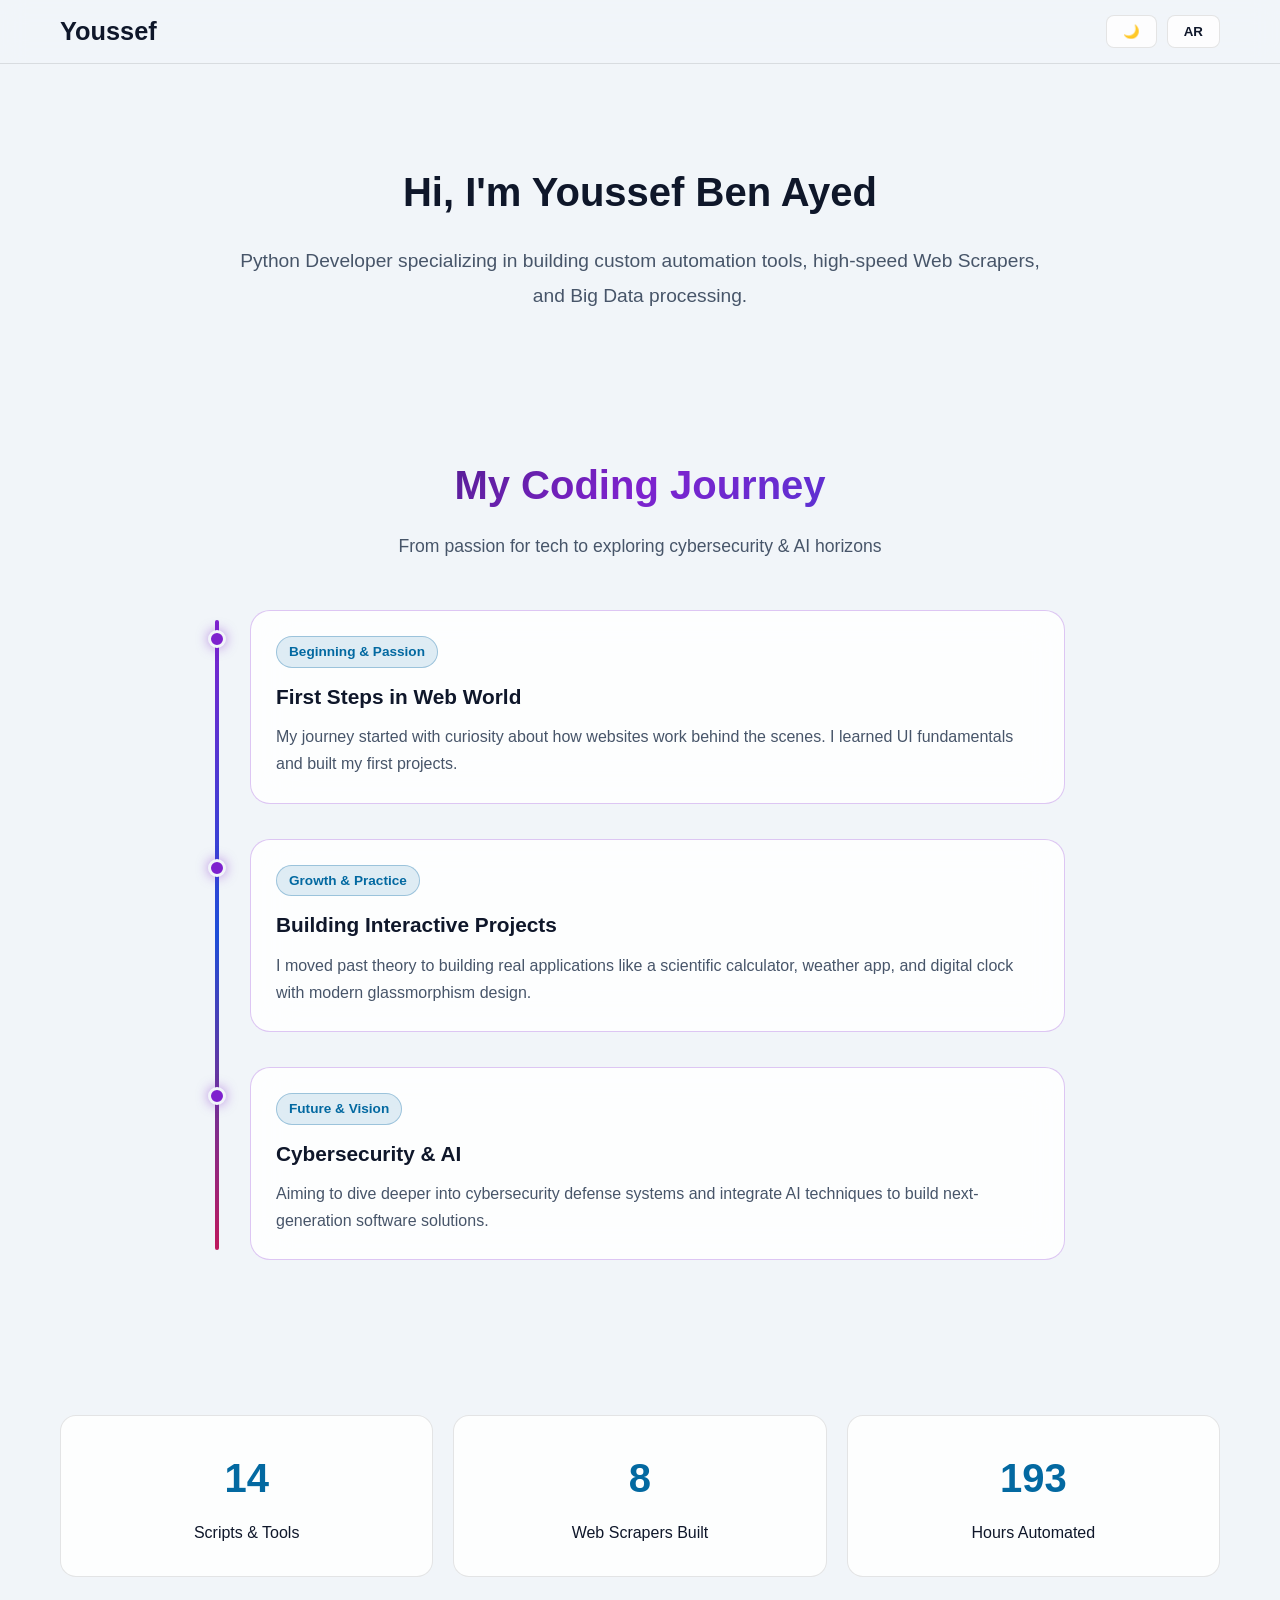
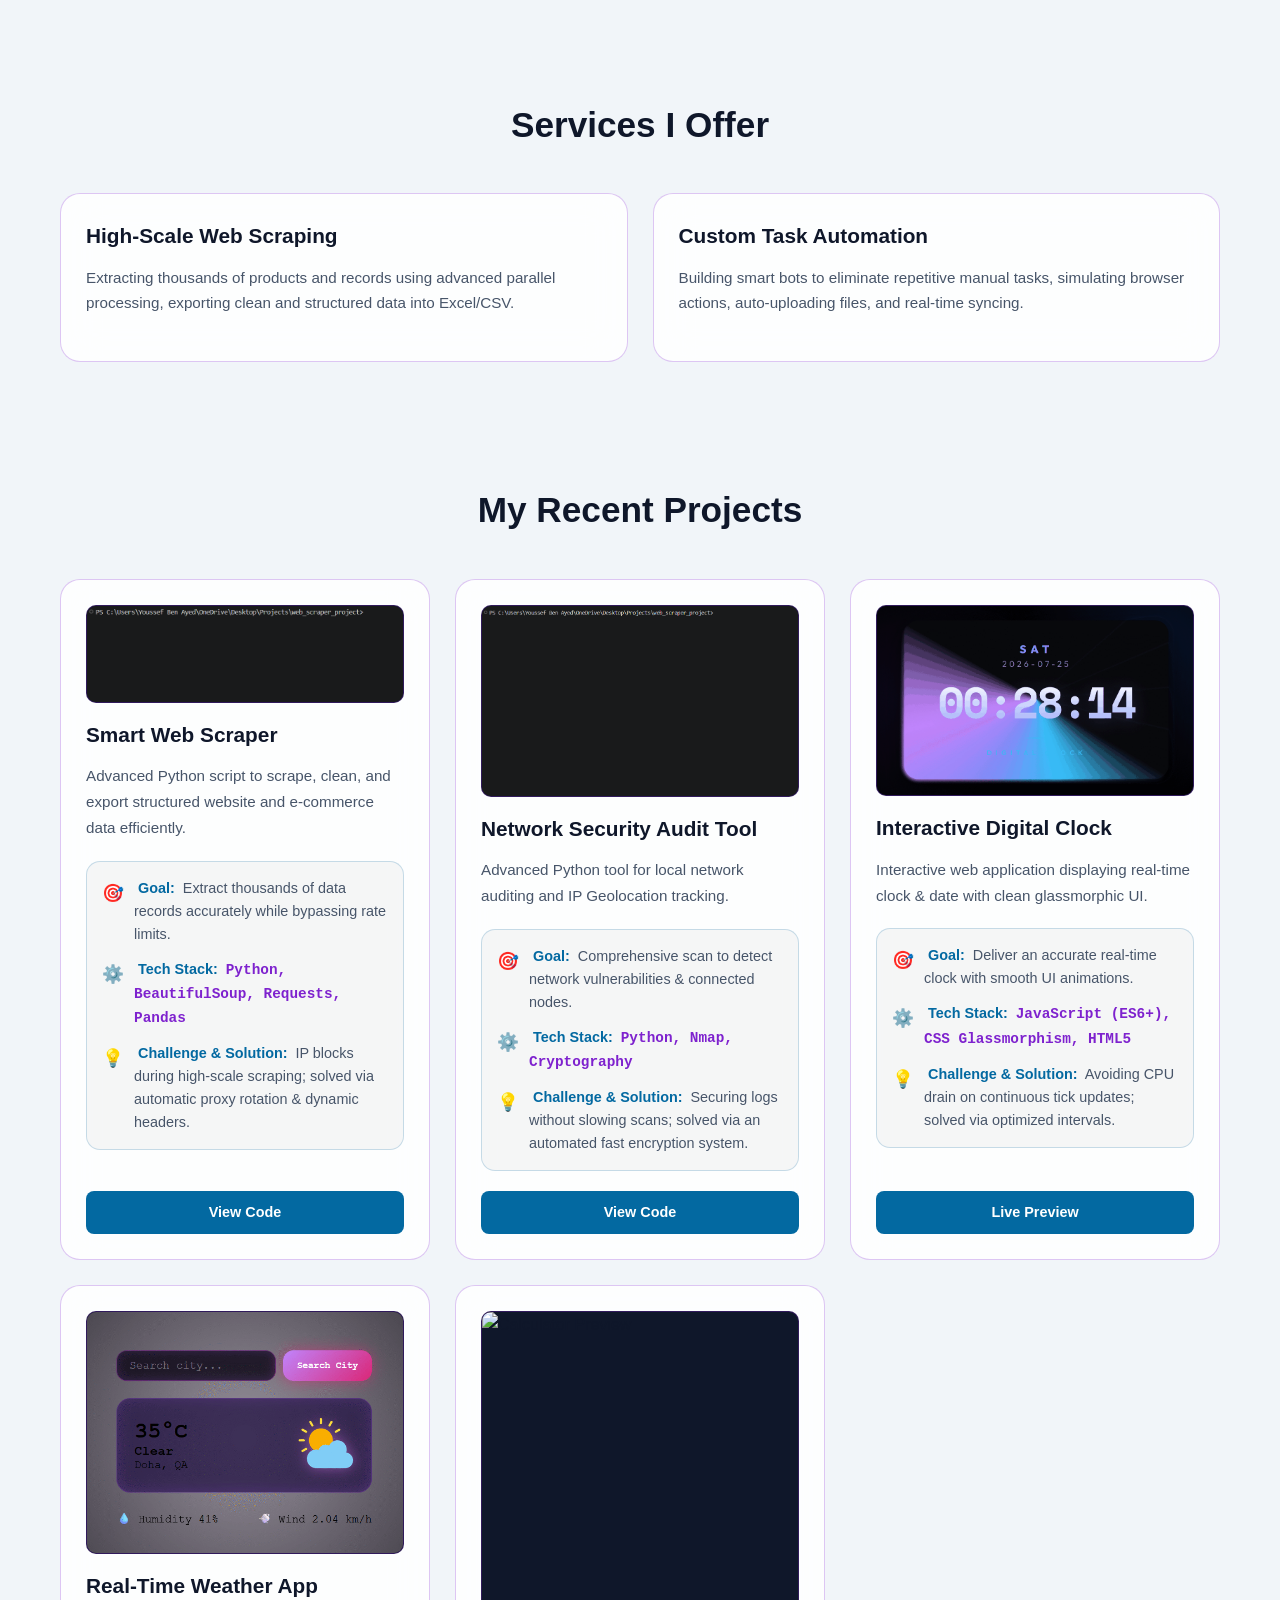
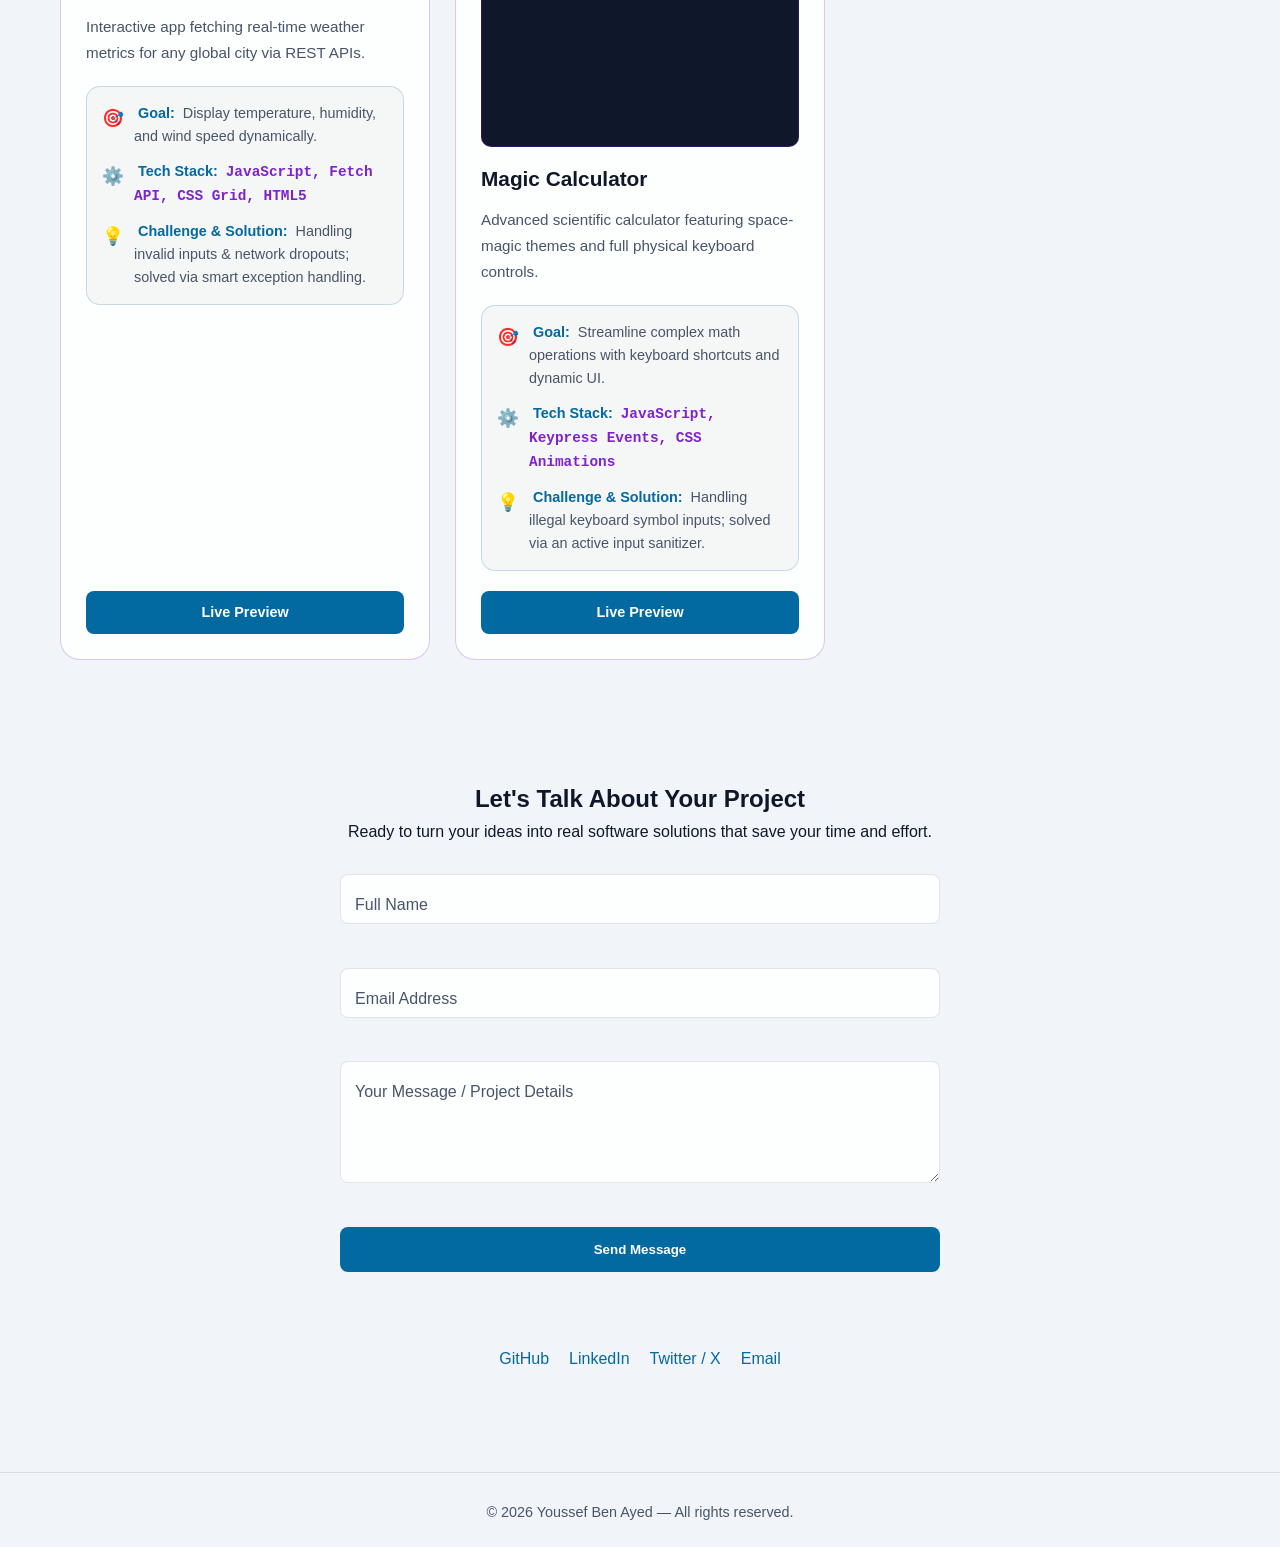
==== commit 0f3f105f: "المرحلة 3: تحسينات JS وإمكانية الوصول وJSON-LD تطبيق البنود المتبقية من REVIEW.md (المرحلة الثالثة)." ====
--- a/index.html
+++ b/index.html
@@ -4,15 +4,42 @@
     <meta charset="UTF-8">
     <meta name="viewport" content="width=device-width, initial-scale=1.0">
     <title data-ar="يوسف بن عياد | مطور بايثون وأتمتة" data-en="Youssef Ben Ayed | Python & Automation Developer">يوسف بن عياد | مطور بايثون وأتمتة</title>
-    <link rel="stylesheet" href="style.css?v=6.0">
-    
-    <meta name="description" content="الموقع الشخصي ليوسف بن عياد، مطور بايثون متخصص في أتمتة المهام، الأمن السيبراني، وتطوير الحلول البرمجية الذكية.">
+
+    <!-- يُطبّق الثيم واللغة قبل رسم الصفحة لمنع وميض الألوان (FOUC) -->
+    <script>
+        (function () {
+            var root = document.documentElement;
+            try {
+                var theme = localStorage.getItem("theme")
+                    || (window.matchMedia("(prefers-color-scheme: light)").matches ? "light" : "dark");
+                var lang = localStorage.getItem("lang")
+                    || ((navigator.language || "ar").toLowerCase().indexOf("ar") === 0 ? "ar" : "en");
+                root.setAttribute("data-theme", theme);
+                root.setAttribute("lang", lang);
+                root.setAttribute("dir", lang === "ar" ? "rtl" : "ltr");
+            } catch (e) {
+                root.setAttribute("data-theme", "dark");
+            }
+        })();
+    </script>
+
+    <link rel="stylesheet" href="style.css?v=7.0">
+
+    <meta name="description"
+          data-ar="الموقع الشخصي ليوسف بن عياد، مطور بايثون متخصص في أتمتة المهام، الأمن السيبراني، وتطوير الحلول البرمجية الذكية."
+          data-en="Portfolio of Youssef Ben Ayed, a Python developer specializing in task automation, cybersecurity, and smart software solutions."
+          content="الموقع الشخصي ليوسف بن عياد، مطور بايثون متخصص في أتمتة المهام، الأمن السيبراني، وتطوير الحلول البرمجية الذكية.">
     <meta name="keywords" content="يوسف بن عياد, Python, Automation, Cybersecurity, Web Scraping, Portfolio, مطور بايثون, أتمتة, أمن سيبراني">
     <meta name="author" content="Youssef Ben Ayed">
-    
+
     <link rel="canonical" href="https://youssef-deve-er.github.io/portfolio/">
     <link rel="icon" href="favicon.svg" type="image/svg+xml">
     <meta name="theme-color" content="#0b0f19">
+
+    <!-- الموقع ثنائي اللغة على نفس الرابط -->
+    <link rel="alternate" hreflang="ar" href="https://youssef-deve-er.github.io/portfolio/">
+    <link rel="alternate" hreflang="en" href="https://youssef-deve-er.github.io/portfolio/">
+    <link rel="alternate" hreflang="x-default" href="https://youssef-deve-er.github.io/portfolio/">
 
     <!-- Open Graph: بطاقة المعاينة عند المشاركة على LinkedIn / WhatsApp / Facebook -->
     <meta property="og:title" content="يوسف بن عياد | Python & Automation Developer">
@@ -38,37 +65,177 @@
     <meta name="twitter:image" content="https://youssef-deve-er.github.io/portfolio/og-image.png">
     <meta name="twitter:image:alt" content="يوسف بن عياد — مطور بايثون وأتمتة">
 
-    <meta name="google-site-verification" content="X881FN2Noulvv0fqHvipdgoRRoZ4jo5A-SZOe7gBL0U" />
+    <meta name="google-site-verification" content="X881FN2Noulvv0fqHvipdgoRRoZ4jo5A-SZOe7gBL0U">
+
+    <!-- ======================================================================
+         Structured Data (JSON-LD) — schema.org
+         رسم بياني واحد يربط: الشخص + الموقع + الصفحة + المشاريع البرمجية.
+         يمكّن Google من عرض Knowledge Panel وروابط أغنى في نتائج البحث.
+         ====================================================================== -->
+    <script type="application/ld+json">
+    {
+      "@context": "https://schema.org",
+      "@graph": [
+        {
+          "@type": "Person",
+          "@id": "https://youssef-deve-er.github.io/portfolio/#person",
+          "name": "يوسف بن عياد",
+          "alternateName": "Youssef Ben Ayed",
+          "url": "https://youssef-deve-er.github.io/portfolio/",
+          "image": "https://youssef-deve-er.github.io/portfolio/og-image.png",
+          "jobTitle": "Python & Automation Developer",
+          "description": "مطور بايثون متخصص في أتمتة المهام، سحب البيانات، والأمن السيبراني.",
+          "email": "mailto:youssefbenayed207@outlook.com",
+          "knowsLanguage": ["ar", "en"],
+          "knowsAbout": [
+            "Python",
+            "Web Scraping",
+            "Task Automation",
+            "Cybersecurity",
+            "Data Processing",
+            "JavaScript"
+          ],
+          "sameAs": [
+            "https://github.com/youssef-deve-er",
+            "https://www.linkedin.com/in/youssef-ben-ayed-6bb1ab423/",
+            "https://x.com/Youssef_deve_er"
+          ]
+        },
+        {
+          "@type": "WebSite",
+          "@id": "https://youssef-deve-er.github.io/portfolio/#website",
+          "url": "https://youssef-deve-er.github.io/portfolio/",
+          "name": "Youssef Ben Ayed — Portfolio",
+          "inLanguage": ["ar", "en"],
+          "publisher": { "@id": "https://youssef-deve-er.github.io/portfolio/#person" }
+        },
+        {
+          "@type": "ProfilePage",
+          "@id": "https://youssef-deve-er.github.io/portfolio/#webpage",
+          "url": "https://youssef-deve-er.github.io/portfolio/",
+          "name": "يوسف بن عياد | مطور بايثون وأتمتة",
+          "isPartOf": { "@id": "https://youssef-deve-er.github.io/portfolio/#website" },
+          "about": { "@id": "https://youssef-deve-er.github.io/portfolio/#person" },
+          "mainEntity": { "@id": "https://youssef-deve-er.github.io/portfolio/#person" },
+          "primaryImageOfPage": "https://youssef-deve-er.github.io/portfolio/og-image.png",
+          "inLanguage": "ar"
+        },
+        {
+          "@type": "ItemList",
+          "@id": "https://youssef-deve-er.github.io/portfolio/#projects",
+          "name": "مشاريع يوسف بن عياد",
+          "itemListElement": [
+            {
+              "@type": "ListItem",
+              "position": 1,
+              "item": {
+                "@type": "SoftwareSourceCode",
+                "name": "Smart Web Scraper",
+                "alternateName": "أداة سحب البيانات الذكية",
+                "description": "سكربت بايثون متقدم لسحب وتنظيم البيانات من المواقع المعقدة والتجارة الإلكترونية.",
+                "programmingLanguage": "Python",
+                "codeRepository": "https://github.com/youssef-deve-er/web-scraper-python",
+                "author": { "@id": "https://youssef-deve-er.github.io/portfolio/#person" }
+              }
+            },
+            {
+              "@type": "ListItem",
+              "position": 2,
+              "item": {
+                "@type": "SoftwareSourceCode",
+                "name": "Network Security Audit Tool",
+                "alternateName": "أداة فحص الشبكة والأمن السيبراني",
+                "description": "أداة بايثون لفحص أمان الشبكات المحلية وتتبع البيانات الجغرافية للـ IP.",
+                "programmingLanguage": "Python",
+                "codeRepository": "https://github.com/youssef-deve-er/network-security-sudit-tool",
+                "author": { "@id": "https://youssef-deve-er.github.io/portfolio/#person" }
+              }
+            },
+            {
+              "@type": "ListItem",
+              "position": 3,
+              "item": {
+                "@type": "WebApplication",
+                "name": "Digital Clock",
+                "alternateName": "الساعة الرقمية السينمائية",
+                "description": "تطبيق ويب يعرض الوقت والتاريخ الفعلي بتصميم زجاجي متجاوب.",
+                "url": "https://youssef-deve-er.github.io/digital-clock/",
+                "applicationCategory": "UtilitiesApplication",
+                "operatingSystem": "Any (Web Browser)",
+                "author": { "@id": "https://youssef-deve-er.github.io/portfolio/#person" }
+              }
+            },
+            {
+              "@type": "ListItem",
+              "position": 4,
+              "item": {
+                "@type": "WebApplication",
+                "name": "Real-Time Weather App",
+                "alternateName": "تطبيق الطقس المباشر",
+                "description": "تطبيق تفاعلي يجلب حالة الطقس الحية لأي مدينة عبر واجهات REST APIs.",
+                "url": "https://youssef-deve-er.github.io/weather-app/",
+                "applicationCategory": "UtilitiesApplication",
+                "operatingSystem": "Any (Web Browser)",
+                "author": { "@id": "https://youssef-deve-er.github.io/portfolio/#person" }
+              }
+            },
+            {
+              "@type": "ListItem",
+              "position": 5,
+              "item": {
+                "@type": "WebApplication",
+                "name": "Magic Calculator",
+                "alternateName": "آلة حاسبة سحرية",
+                "description": "آلة حاسبة علمية بتصميم عصري ودعم كامل لاختصارات لوحة المفاتيح.",
+                "url": "https://youssef-deve-er.github.io/calculator/",
+                "applicationCategory": "UtilitiesApplication",
+                "operatingSystem": "Any (Web Browser)",
+                "author": { "@id": "https://youssef-deve-er.github.io/portfolio/#person" }
+              }
+            }
+          ]
+        }
+      ]
+    }
+    </script>
 </head>
 <body>
 
+    <!-- رابط التخطي: أول عنصر قابل للتركيز، يظهر عند الضغط على Tab -->
+    <a href="#main-content" class="skip-link"
+       data-ar="تخطي إلى المحتوى الرئيسي" data-en="Skip to main content">تخطي إلى المحتوى الرئيسي</a>
+
     <header>
         <div class="header-container">
-            <h1 class="logo">Youssef</h1>
+            <p class="logo">Youssef</p>
             <div class="controls-wrapper">
-                <button id="theme-toggle" class="control-btn" aria-label="Toggle Theme">
-                    <span id="theme-icon">🌙</span>
+                <button type="button" id="theme-toggle" class="control-btn"
+                        aria-label="التبديل إلى الوضع النهاري" aria-pressed="true">
+                    <span id="theme-icon" aria-hidden="true">☀️</span>
                 </button>
-                <button id="lang-toggle" class="control-btn">EN</button>
+                <button type="button" id="lang-toggle" class="control-btn"
+                        aria-label="التبديل إلى الإنجليزية / Switch to English">EN</button>
             </div>
         </div>
     </header>
 
-    <section id="hero">
+    <main id="main-content" tabindex="-1">
+
+    <section id="hero" aria-labelledby="hero-title">
         <div class="hero-content">
-            <h2 data-ar="مرحباً، أنا يوسف بن عياد" data-en="Hi, I'm Youssef Ben Ayed">مرحباً، أنا يوسف بن عياد</h2>
-            <p data-ar="مطور بايثون متخصص في بناء أدوات الأتمتة المخصصة وسحب بيانات المواقع (Web Scraping) بسرعة فائقة ومعالجة البيانات الضخمة." 
+            <h1 id="hero-title" data-ar="مرحباً، أنا يوسف بن عياد" data-en="Hi, I'm Youssef Ben Ayed">مرحباً، أنا يوسف بن عياد</h1>
+            <p data-ar="مطور بايثون متخصص في بناء أدوات الأتمتة المخصصة وسحب بيانات المواقع (Web Scraping) بسرعة فائقة ومعالجة البيانات الضخمة."
                data-en="Python Developer specializing in building custom automation tools, high-speed Web Scrapers, and Big Data processing.">
                 مطور بايثون متخصص في بناء أدوات الأتمتة المخصصة وسحب بيانات المواقع (Web Scraping) بسرعة فائقة ومعالجة البيانات الضخمة.
             </p>
         </div>
     </section>
 
-    <section class="journey-section" id="journey">
+    <section class="journey-section" id="journey" aria-labelledby="journey-title">
         <div class="container">
-            <h2 class="section-title" data-ar="رحلتي في عالم البرمجة" data-en="My Coding Journey">رحلتي في عالم البرمجة</h2>
+            <h2 class="section-title" id="journey-title" data-ar="رحلتي في عالم البرمجة" data-en="My Coding Journey">رحلتي في عالم البرمجة</h2>
             <p class="section-subtitle" data-ar="من الشغف بالتقنية إلى استكشاف آفاق الأمن السيبراني والذكاء الاصطناعي" data-en="From passion for tech to exploring cybersecurity & AI horizons">من الشغف بالتقنية إلى استكشاف آفاق الأمن السيبراني والذكاء الاصطناعي</p>
-            
+
             <div class="timeline">
                 <div class="timeline-item">
                     <div class="timeline-dot"></div>
@@ -100,7 +267,8 @@
         </div>
     </section>
 
-    <section class="stats-section">
+    <section class="stats-section" aria-labelledby="stats-title">
+        <h2 id="stats-title" class="visually-hidden" data-ar="إحصائيات وأرقام" data-en="Stats & Numbers">إحصائيات وأرقام</h2>
         <div class="stats-container">
             <div class="stat-card">
                 <h3 class="stat-number" data-target="15">0</h3>
@@ -117,19 +285,19 @@
         </div>
     </section>
 
-    <section id="services">
-        <h2 class="section-title-center" data-ar="الخدمات التي أقدمها" data-en="Services I Offer">الخدمات التي أقدمها</h2>
+    <section id="services" aria-labelledby="services-title">
+        <h2 class="section-title-center" id="services-title" data-ar="الخدمات التي أقدمها" data-en="Services I Offer">الخدمات التي أقدمها</h2>
         <div class="projects-grid">
             <div class="project-card">
                 <h3 data-ar="سحب البيانات الضخمة (Big Data Scraping)" data-en="High-Scale Web Scraping">سحب البيانات الضخمة (Big Data Scraping)</h3>
-                <p data-ar="سحب آلاف المنتجات والبيانات من المتاجر والمواقع بدقة وسرعة عالية باستخدام تقنيات البرمجة المتوازية، وتصديرها كملفات Excel أو CSV منظمة ونظيفة." 
+                <p data-ar="سحب آلاف المنتجات والبيانات من المتاجر والمواقع بدقة وسرعة عالية باستخدام تقنيات البرمجة المتوازية، وتصديرها كملفات Excel أو CSV منظمة ونظيفة."
                    data-en="Extracting thousands of products and records using advanced parallel processing, exporting clean and structured data into Excel/CSV.">
                     سحب آلاف المنتجات والبيانات من المتاجر والمواقع بدقة وسرعة عالية باستخدام تقنيات البرمجة المتوازية، وتصديرها كملفات Excel أو CSV منظمة ونظيفة.
                 </p>
             </div>
             <div class="project-card">
                 <h3 data-ar="أتمتة المهام والعمليات (Task Automation)" data-en="Custom Task Automation">أتمتة المهام والعمليات (Task Automation)</h3>
-                <p data-ar="بناء سكربتات ذكية تختصر عليك ساعات العمل اليدوي اليومي وتتحكم بالمتصفح، رفع الملفات، وتحديث البيانات تلقائياً دون تدخل بشري." 
+                <p data-ar="بناء سكربتات ذكية تختصر عليك ساعات العمل اليدوي اليومي وتتحكم بالمتصفح، رفع الملفات، وتحديث البيانات تلقائياً دون تدخل بشري."
                    data-en="Building smart bots to eliminate repetitive manual tasks, simulating browser actions, auto-uploading files, and real-time syncing.">
                     بناء سكربتات ذكية تختصر عليك ساعات العمل اليدوي اليومي وتتحكم بالمتصفح، رفع الملفات، وتحديث البيانات تلقائياً دون تدخل بشري.
                 </p>
@@ -138,10 +306,10 @@
     </section>
 
     <!-- قسم المشاريع المطور بدراسات الحالة وفيديوهات الـ GIF -->
-    <section id="projects">
-        <h2 class="section-title-center" data-ar="مشاريعي الأخيرة" data-en="My Recent Projects">مشاريعي الأخيرة</h2>
+    <section id="projects" aria-labelledby="projects-title">
+        <h2 class="section-title-center" id="projects-title" data-ar="مشاريعي الأخيرة" data-en="My Recent Projects">مشاريعي الأخيرة</h2>
         <div class="projects-grid">
-            
+
             <!-- 1. أداة سحب البيانات الذكية -->
             <div class="project-card">
                 <div class="project-gif-container">
@@ -151,28 +319,28 @@
                          class="project-preview-gif">
                 </div>
                 <h3 data-ar="أداة سحب البيانات الذكية" data-en="Smart Web Scraper">أداة سحب البيانات الذكية</h3>
-                <p data-ar="سكربت بايثون متقدم لسحب وتنظيم البيانات من المواقع المعقدة والتجارة الإلكترونية بسرعة عالية وتصديرها لملفات منظمة." 
+                <p data-ar="سكربت بايثون متقدم لسحب وتنظيم البيانات من المواقع المعقدة والتجارة الإلكترونية بسرعة عالية وتصديرها لملفات منظمة."
                    data-en="Advanced Python script to scrape, clean, and export structured website and e-commerce data efficiently.">
                     سكربت بايثون متقدم لسحب وتنظيم البيانات من المواقع المعقدة والتجارة الإلكترونية بسرعة عالية وتصديرها لملفات منظمة.
                 </p>
 
                 <div class="project-details">
                     <div class="detail-item">
-                        <span class="detail-icon">🎯</span>
+                        <span class="detail-icon" aria-hidden="true">🎯</span>
                         <div class="detail-text">
                             <strong data-ar="الهدف:" data-en="Goal:">الهدف:</strong>
                             <span data-ar="استخراج آلاف البيانات بدقة وتفادي الحظر الأوتوماتيكي." data-en="Extract thousands of data records accurately while bypassing rate limits.">استخراج آلاف البيانات بدقة وتفادي الحظر الأوتوماتيكي.</span>
                         </div>
                     </div>
                     <div class="detail-item">
-                        <span class="detail-icon">⚙️</span>
+                        <span class="detail-icon" aria-hidden="true">⚙️</span>
                         <div class="detail-text">
                             <strong data-ar="التقنيات:" data-en="Tech Stack:">التقنيات:</strong>
                             <span class="tech-stack-text">Python, BeautifulSoup, Requests, Pandas</span>
                         </div>
                     </div>
                     <div class="detail-item">
-                        <span class="detail-icon">💡</span>
+                        <span class="detail-icon" aria-hidden="true">💡</span>
                         <div class="detail-text">
                             <strong data-ar="التحدي والحل:" data-en="Challenge & Solution:">التحدي والحل:</strong>
                             <span data-ar="حظر الـ IP أثناء السحب؛ وتم حله بتدوير البروكسيات (Proxy Rotation) وتغيير الهيدرز تلقائياً." data-en="IP blocks during high-scale scraping; solved via automatic proxy rotation & dynamic headers.">حظر الـ IP أثناء السحب؛ وتم حله بتدوير البروكسيات (Proxy Rotation) وتغيير الهيدرز تلقائياً.</span>
@@ -180,7 +348,7 @@
                     </div>
                 </div>
 
-                <a href="https://github.com/youssef-deve-er/web-scraper-python/blob/main/scraper.py" target="_blank" class="btn-code" data-ar="عرض الكود" data-en="View Code">عرض الكود</a>
+                <a href="https://github.com/youssef-deve-er/web-scraper-python/blob/main/scraper.py" target="_blank" rel="noopener noreferrer" class="btn-code" data-ar="عرض الكود" data-en="View Code">عرض الكود</a>
             </div>
 
             <!-- 2. أداة فحص الشبكة والأمن السيبراني -->
@@ -192,28 +360,28 @@
                          class="project-preview-gif">
                 </div>
                 <h3 data-ar="أداة فحص الشبكة والأمن السيبراني" data-en="Network Security Audit Tool">أداة فحص الشبكة والأمن السيبراني</h3>
-                <p data-ar="أداة متقدمة مبنية بلغة بايثون لفحص أمان الشبكات المحلية وتتبع البيانات الجغرافية للـ IP." 
+                <p data-ar="أداة متقدمة مبنية بلغة بايثون لفحص أمان الشبكات المحلية وتتبع البيانات الجغرافية للـ IP."
                    data-en="Advanced Python tool for local network auditing and IP Geolocation tracking.">
                     أداة متقدمة مبنية بلغة بايثون لفحص أمان الشبكات المحلية وتتبع البيانات الجغرافية للـ IP.
                 </p>
-                
+
                 <div class="project-details">
                     <div class="detail-item">
-                        <span class="detail-icon">🎯</span>
+                        <span class="detail-icon" aria-hidden="true">🎯</span>
                         <div class="detail-text">
                             <strong data-ar="الهدف:" data-en="Goal:">الهدف:</strong>
                             <span data-ar="عمل مسح شامل لاكتشاف الثغرات في الشبكات وتحديد الأجهزة المتصلة." data-en="Comprehensive scan to detect network vulnerabilities & connected nodes.">عمل مسح شامل لاكتشاف الثغرات في الشبكات وتحديد الأجهزة المتصلة.</span>
                         </div>
                     </div>
                     <div class="detail-item">
-                        <span class="detail-icon">⚙️</span>
+                        <span class="detail-icon" aria-hidden="true">⚙️</span>
                         <div class="detail-text">
                             <strong data-ar="التقنيات:" data-en="Tech Stack:">التقنيات:</strong>
                             <span class="tech-stack-text">Python, Nmap, Cryptography</span>
                         </div>
                     </div>
                     <div class="detail-item">
-                        <span class="detail-icon">💡</span>
+                        <span class="detail-icon" aria-hidden="true">💡</span>
                         <div class="detail-text">
                             <strong data-ar="التحدي والحل:" data-en="Challenge & Solution:">التحدي والحل:</strong>
                             <span data-ar="تأمين السجلات دون إبطاء الفحص؛ وتم حله ببناء نظام تشفير تلقائي سريع." data-en="Securing logs without slowing scans; solved via an automated fast encryption system.">تأمين السجلات دون إبطاء الفحص؛ وتم حله ببناء نظام تشفير تلقائي سريع.</span>
@@ -221,7 +389,7 @@
                     </div>
                 </div>
 
-                <a href="https://github.com/youssef-deve-er/network-security-sudit-tool/blob/main/network_auditor.py" target="_blank" class="btn-code" data-ar="عرض الكود" data-en="View Code">عرض الكود</a>
+                <a href="https://github.com/youssef-deve-er/network-security-sudit-tool/blob/main/network_auditor.py" target="_blank" rel="noopener noreferrer" class="btn-code" data-ar="عرض الكود" data-en="View Code">عرض الكود</a>
             </div>
 
             <!-- 3. الساعة الرقمية التفاعلية -->
@@ -233,28 +401,28 @@
                          class="project-preview-gif">
                 </div>
                 <h3 data-ar="ساعة رقمية تفاعلية" data-en="Interactive Digital Clock">ساعة رقمية تفاعلية</h3>
-                <p data-ar="تطبيق ويب يعرض الوقت والتاريخ الفعلي بشكل حي، تم بناؤه بتصميم سينمائي زجاجي جذاب وتجاوب كامل." 
+                <p data-ar="تطبيق ويب يعرض الوقت والتاريخ الفعلي بشكل حي، تم بناؤه بتصميم سينمائي زجاجي جذاب وتجاوب كامل."
                    data-en="Interactive web application displaying real-time clock & date with clean glassmorphic UI.">
                     تطبيق ويب يعرض الوقت والتاريخ الفعلي بشكل حي، تم بناؤه بتصميم سينمائي زجاجي جذاب وتجاوب كامل.
                 </p>
 
                 <div class="project-details">
                     <div class="detail-item">
-                        <span class="detail-icon">🎯</span>
+                        <span class="detail-icon" aria-hidden="true">🎯</span>
                         <div class="detail-text">
                             <strong data-ar="الهدف:" data-en="Goal:">الهدف:</strong>
                             <span data-ar="تقديم عرض حي دقيق للوقت مع تجربة بصريّة سلسة ومريحة للعين." data-en="Deliver an accurate real-time clock with smooth UI animations.">تقديم عرض حي دقيق للوقت مع تجربة بصريّة سلسة ومريحة للعين.</span>
                         </div>
                     </div>
                     <div class="detail-item">
-                        <span class="detail-icon">⚙️</span>
+                        <span class="detail-icon" aria-hidden="true">⚙️</span>
                         <div class="detail-text">
                             <strong data-ar="التقنيات:" data-en="Tech Stack:">التقنيات:</strong>
                             <span class="tech-stack-text">JavaScript (ES6+), CSS Glassmorphism, HTML5</span>
                         </div>
                     </div>
                     <div class="detail-item">
-                        <span class="detail-icon">💡</span>
+                        <span class="detail-icon" aria-hidden="true">💡</span>
                         <div class="detail-text">
                             <strong data-ar="التحدي والحل:" data-en="Challenge & Solution:">التحدي والحل:</strong>
                             <span data-ar="تفادي استهلاك المعالج أثناء التحديث المستمر للثواني؛ وتم حله بأكواد مؤقتات محسّنة." data-en="Avoiding CPU drain on continuous tick updates; solved via optimized intervals.">تفادي استهلاك المعالج أثناء التحديث المستمر للثواني؛ وتم حله بأكواد مؤقتات محسّنة.</span>
@@ -262,7 +430,7 @@
                     </div>
                 </div>
 
-                <a href="https://youssef-deve-er.github.io/digital-clock/" target="_blank" class="btn-code" data-ar="عرض المشروع" data-en="Live Preview">عرض المشروع</a>
+                <a href="https://youssef-deve-er.github.io/digital-clock/" target="_blank" rel="noopener noreferrer" class="btn-code" data-ar="عرض المشروع" data-en="Live Preview">عرض المشروع</a>
             </div>
 
             <!-- 4. تطبيق الطقس -->
@@ -274,28 +442,28 @@
                          class="project-preview-gif">
                 </div>
                 <h3 data-ar="تطبيق الطقس المباشر" data-en="Real-Time Weather App">تطبيق الطقس المباشر</h3>
-                <p data-ar="تطبيق تفاعلي يجلب حالة الطقس الحية لأي مدينة في العالم بالاعتماد على ربط واجهات البرمجة APIs." 
+                <p data-ar="تطبيق تفاعلي يجلب حالة الطقس الحية لأي مدينة في العالم بالاعتماد على ربط واجهات البرمجة APIs."
                    data-en="Interactive app fetching real-time weather metrics for any global city via REST APIs.">
                     تطبيق تفاعلي يجلب حالة الطقس الحية لأي مدينة في العالم بالاعتماد على ربط واجهات البرمجة APIs.
                 </p>
 
                 <div class="project-details">
                     <div class="detail-item">
-                        <span class="detail-icon">🎯</span>
+                        <span class="detail-icon" aria-hidden="true">🎯</span>
                         <div class="detail-text">
                             <strong data-ar="الهدف:" data-en="Goal:">الهدف:</strong>
                             <span data-ar="عرض درجات الحرارة والرطوبة والسرعة بالوقت الفعلي لأي موقع." data-en="Display temperature, humidity, and wind speed dynamically.">عرض درجات الحرارة والرطوبة والسرعة بالوقت الفعلي لأي موقع.</span>
                         </div>
                     </div>
                     <div class="detail-item">
-                        <span class="detail-icon">⚙️</span>
+                        <span class="detail-icon" aria-hidden="true">⚙️</span>
                         <div class="detail-text">
                             <strong data-ar="التقنيات:" data-en="Tech Stack:">التقنيات:</strong>
                             <span class="tech-stack-text">JavaScript, Fetch API, CSS Grid, HTML5</span>
                         </div>
                     </div>
                     <div class="detail-item">
-                        <span class="detail-icon">💡</span>
+                        <span class="detail-icon" aria-hidden="true">💡</span>
                         <div class="detail-text">
                             <strong data-ar="التحدي والحل:" data-en="Challenge & Solution:">التحدي والحل:</strong>
                             <span data-ar="التعامل مع أسماء المدن الخاطئة وانقطاع النت؛ وتم حله بنظام معالجة أخطاء (Error Handling) ذكي." data-en="Handling invalid inputs & network dropouts; solved via smart exception handling.">التعامل مع أسماء المدن الخاطئة وانقطاع النت؛ وتم حله بنظام معالجة أخطاء (Error Handling) ذكي.</span>
@@ -303,7 +471,7 @@
                     </div>
                 </div>
 
-                <a href="https://youssef-deve-er.github.io/weather-app/" target="_blank" class="btn-code" data-ar="عرض المشروع" data-en="Live Preview">عرض المشروع</a>
+                <a href="https://youssef-deve-er.github.io/weather-app/" target="_blank" rel="noopener noreferrer" class="btn-code" data-ar="عرض المشروع" data-en="Live Preview">عرض المشروع</a>
             </div>
 
             <!-- 5. الآلة الحاسبة السحرية -->
@@ -315,28 +483,28 @@
                          class="project-preview-gif">
                 </div>
                 <h3 data-ar="آلة حاسبة سحرية" data-en="Magic Calculator">آلة حاسبة سحرية</h3>
-                <p data-ar="آلة حاسبة علمية متطورة بتصميم جذاب وتفاعل كامل مع الكيبورد للعمليات الحسابية السريعة." 
+                <p data-ar="آلة حاسبة علمية متطورة بتصميم جذاب وتفاعل كامل مع الكيبورد للعمليات الحسابية السريعة."
                    data-en="Advanced scientific calculator featuring space-magic themes and full physical keyboard controls.">
                     آلة حاسبة علمية متطورة بتصميم جذاب وتفاعل كامل مع الكيبورد للعمليات الحسابية السريعة.
                </p>
 
                 <div class="project-details">
                     <div class="detail-item">
-                        <span class="detail-icon">🎯</span>
+                        <span class="detail-icon" aria-hidden="true">🎯</span>
                         <div class="detail-text">
                             <strong data-ar="الهدف:" data-en="Goal:">الهدف:</strong>
                             <span data-ar="تسهيل الحسابات الرياضية المعقدة بتصميم عصري واختصارات سريعة." data-en="Streamline complex math operations with keyboard shortcuts and dynamic UI.">تسهيل الحسابات الرياضية المعقدة بتصميم عصري واختصارات سريعة.</span>
                         </div>
                     </div>
                     <div class="detail-item">
-                        <span class="detail-icon">⚙️</span>
+                        <span class="detail-icon" aria-hidden="true">⚙️</span>
                         <div class="detail-text">
                             <strong data-ar="التقنيات:" data-en="Tech Stack:">التقنيات:</strong>
                             <span class="tech-stack-text">JavaScript, Keypress Events, CSS Animations</span>
                         </div>
                     </div>
                     <div class="detail-item">
-                        <span class="detail-icon">💡</span>
+                        <span class="detail-icon" aria-hidden="true">💡</span>
                         <div class="detail-text">
                             <strong data-ar="التحدي والحل:" data-en="Challenge & Solution:">التحدي والحل:</strong>
                             <span data-ar="إدخال رموز خاطئة متتالية من الكيبورد؛ وتم حله بمصفي مدخلات (Input Sanitizer) قبل التنفيذ." data-en="Handling illegal keyboard symbol inputs; solved via an active input sanitizer.">إدخال رموز خاطئة متتالية من الكيبورد؛ وتم حله بمصفي مدخلات (Input Sanitizer) قبل التنفيذ.</span>
@@ -344,49 +512,72 @@
                     </div>
                 </div>
 
-               <a href="https://youssef-deve-er.github.io/calculator/" target="_blank" class="btn-code" data-ar="عرض المشروع" data-en="Live Preview">عرض المشروع</a>
+               <a href="https://youssef-deve-er.github.io/calculator/" target="_blank" rel="noopener noreferrer" class="btn-code" data-ar="عرض المشروع" data-en="Live Preview">عرض المشروع</a>
            </div>
 
         </div>
     </section>
 
-    <section id="contact">
+    <section id="contact" aria-labelledby="contact-title">
         <div class="contact-header">
-            <h2 data-ar="تحدث عن مشروعك" data-en="Let's Talk About Your Project">تحدث عن مشروعك</h2>
+            <h2 id="contact-title" data-ar="تحدث عن مشروعك" data-en="Let's Talk About Your Project">تحدث عن مشروعك</h2>
             <p data-ar="مستعد لتحويل أفكارك إلى حلول برمجية واقعية توفر وقتك وجهدك." data-en="Ready to turn your ideas into real software solutions that save your time and effort.">
                 مستعد لتحويل أفكارك إلى حلول برمجية واقعية توفر وقتك وجهدك.
             </p>
         </div>
-        
-        <form id="contact-form" action="https://formspree.io/f/xnjeprbj" method="POST" novalidate>
+
+        <form id="contact-form" action="https://formspree.io/f/xnjeprbj" method="POST" novalidate
+              aria-labelledby="contact-title">
             <div class="form-group">
-                <input type="text" id="name" name="name" placeholder=" " required>
+                <input type="text" id="name" name="name" placeholder=" " required
+                       autocomplete="name" aria-describedby="name-error" aria-invalid="false">
                 <label for="name" data-ar="الاسم الكامل" data-en="Full Name">الاسم الكامل</label>
-                <span class="error-message" id="name-error"></span>
+                <span class="error-message" id="name-error" role="alert" aria-live="assertive"></span>
             </div>
             <div class="form-group">
-                <input type="email" id="email" name="email" placeholder=" " required>
+                <input type="email" id="email" name="email" placeholder=" " required
+                       autocomplete="email" aria-describedby="email-error" aria-invalid="false">
                 <label for="email" data-ar="البريد الإلكتروني" data-en="Email Address">البريد الإلكتروني</label>
-                <span class="error-message" id="email-error"></span>
+                <span class="error-message" id="email-error" role="alert" aria-live="assertive"></span>
             </div>
             <div class="form-group">
-                <textarea id="message" name="message" placeholder=" " rows="5" required></textarea>
+                <textarea id="message" name="message" placeholder=" " rows="5" required
+                          aria-describedby="message-error" aria-invalid="false"></textarea>
                 <label for="message" data-ar="تفاصيل مشروعك أو رسالتك" data-en="Your Message / Project Details">تفاصيل مشروعك أو رسالتك</label>
-                <span class="error-message" id="message-error"></span>
+                <span class="error-message" id="message-error" role="alert" aria-live="assertive"></span>
             </div>
             <button type="submit" id="submit-btn">
                 <span id="btn-text" data-ar="إرسال الرسالة" data-en="Send Message">إرسال الرسالة</span>
             </button>
-            <div id="form-status"></div>
+            <div id="form-status" role="status" aria-live="polite" aria-atomic="true"></div>
         </form>
 
-        <ul class="social-links">
-            <li><a href="https://www.linkedin.com/in/youssef-ben-ayed-6bb1ab423/" target="_blank">LinkedIn</a></li>
-            <li><a href="https://x.com/Youssef_deve_er" target="_blank">Twitter / X</a></li>
+        <ul class="social-links" aria-label="روابط التواصل الاجتماعي"
+            data-ar-label="روابط التواصل الاجتماعي" data-en-label="Social links">
+            <li><a href="https://github.com/youssef-deve-er" target="_blank" rel="noopener noreferrer">GitHub</a></li>
+            <li><a href="https://www.linkedin.com/in/youssef-ben-ayed-6bb1ab423/" target="_blank" rel="noopener noreferrer">LinkedIn</a></li>
+            <li><a href="https://x.com/Youssef_deve_er" target="_blank" rel="noopener noreferrer">Twitter / X</a></li>
             <li><a href="mailto:youssefbenayed207@outlook.com" data-ar="البريد الإلكتروني" data-en="Email">البريد الإلكتروني</a></li>
         </ul>
     </section>
 
-    <script src="script.js?v=6.0"></script>
+    </main>
+
+    <footer>
+        <p>
+            &copy; <span id="current-year">2026</span>
+            <span data-ar="يوسف بن عياد — جميع الحقوق محفوظة."
+                  data-en="Youssef Ben Ayed — All rights reserved.">يوسف بن عياد — جميع الحقوق محفوظة.</span>
+        </p>
+    </footer>
+
+    <!-- زر العودة للأعلى: تسميته تُترجَم عبر data-*-label في script.js -->
+    <button type="button" id="back-to-top"
+            aria-label="العودة إلى أعلى الصفحة"
+            data-ar-label="العودة إلى أعلى الصفحة" data-en-label="Back to top">
+        <span aria-hidden="true">↑</span>
+    </button>
+
+    <script src="script.js?v=7.0"></script>
 </body>
 </html>
--- a/style.css
+++ b/style.css
@@ -16,6 +16,8 @@
     --btn-fg: #0b0f19;
     --accent-purple: #a855f7;
     --border-color: rgba(255, 255, 255, 0.08);
+    /* حلقة التركيز: لون عالي التباين فوق الخلفية الداكنة */
+    --focus-ring: #7dd3fc;
 }
 
 [data-theme="light"] {
@@ -33,6 +35,8 @@
     --btn-fg: #ffffff;
     --accent-purple: #7e22ce;
     --border-color: rgba(0, 0, 0, 0.1);
+    /* حلقة التركيز: مُعتّمة لتُرى فوق الخلفية الفاتحة */
+    --focus-ring: #0369a1;
 }
 
 /* ==========================================================================
@@ -107,6 +111,66 @@
 a {
     color: var(--primary-color);
     text-decoration: none;
+}
+
+/* ==========================================================================
+   إمكانية الوصول — أدوات مساعدة (المرحلة الثالثة)
+   ========================================================================== */
+
+/* نص مرئي لقارئات الشاشة فقط (لعناوين الأقسام المخفية بصرياً) */
+.visually-hidden {
+    position: absolute;
+    width: 1px;
+    height: 1px;
+    margin: -1px;
+    padding: 0;
+    overflow: hidden;
+    clip: rect(0 0 0 0);
+    clip-path: inset(50%);
+    white-space: nowrap;
+    border: 0;
+}
+
+/* رابط التخطي: مخفي حتى يصله التركيز بمفتاح Tab */
+.skip-link {
+    position: absolute;
+    inset-inline-start: 50%;
+    top: 0;
+    transform: translate(-50%, -150%);
+    z-index: 2000;
+    background: var(--btn-bg);
+    color: var(--btn-fg);
+    padding: 12px 22px;
+    border-radius: 0 0 10px 10px;
+    font-weight: 700;
+    transition: transform 0.18s ease;
+}
+
+.skip-link:focus,
+.skip-link:focus-visible {
+    transform: translate(-50%, 0);
+    outline: 3px solid var(--text-color);
+    outline-offset: 2px;
+}
+
+/* لا نرسم إطاراً حول <main> عند نقله التركيز برمجياً */
+#main-content:focus {
+    outline: none;
+}
+
+/* ==========================================================================
+   مؤشر التركيز الموحّد (Focus Outline) — يغطي كل عنصر تفاعلي في الصفحة
+   الحل السابق كان يعدّد المحددات يدوياً فتُنسى عناصر جديدة؛ هنا قاعدة شاملة.
+   ========================================================================== */
+:where(a, button, input, textarea, select, summary, [tabindex]):focus-visible {
+    outline: 3px solid var(--focus-ring);
+    outline-offset: 3px;
+    border-radius: 6px;
+}
+
+/* التنقل بلوحة المفاتيح داخل بطاقة مشروع: أبرِز البطاقة كاملة */
+.project-card:focus-within {
+    border-color: var(--focus-ring);
 }
 
 /* الهيدر */
@@ -140,6 +204,8 @@
     font-size: clamp(1.15rem, 1rem + 0.73vw, 1.6rem);
     font-weight: 700;
     color: var(--text-color);
+    line-height: 1.2;
+    margin: 0;
 }
 
 .controls-wrapper {
@@ -185,6 +251,8 @@
     padding: 80px 20px;
 }
 
+/* أصبح <h1> بعد إصلاح ترتيب العناوين (كان <h2> والشعار هو <h1>) */
+#hero h1,
 #hero h2 {
     /* 1.75rem @320px  ->  2.5rem @1200px */
     font-size: clamp(1.75rem, 1.48rem + 1.36vw, 2.5rem);
@@ -558,15 +626,16 @@
     min-height: 1.5rem;
 }
 
-/* إظهار مؤشر التركيز لمستخدمي لوحة المفاتيح */
-.form-group input:focus-visible,
-.form-group textarea:focus-visible,
-.control-btn:focus-visible,
-.btn-code:focus-visible,
-#submit-btn:focus-visible,
-a:focus-visible {
-    outline: 2px solid var(--primary-color);
-    outline-offset: 2px;
+/* حالات الإرسال — بدل تعيين اللون من JS (يفصل العرض عن المنطق ويحترم الثيم) */
+#form-status.is-success { color: var(--primary-color); }
+#form-status.is-error   { color: #f87171; }
+[data-theme="light"] #form-status.is-error { color: #dc2626; }
+
+/* حالة انتظار رد الخادم */
+#submit-btn[aria-busy="true"],
+#submit-btn:disabled {
+    opacity: 0.65;
+    cursor: progress;
 }
 
 #submit-btn {
@@ -613,6 +682,61 @@
 }
 
 /* ==========================================================================
+   التذييل وزر العودة للأعلى (المرحلة الثالثة)
+   ========================================================================== */
+footer {
+    border-top: 1px solid var(--border-color);
+    margin-top: 40px;
+    padding: 28px 20px;
+    text-align: center;
+    color: var(--text-muted);
+    font-size: 0.9rem;
+}
+
+#back-to-top {
+    position: fixed;
+    inset-inline-end: 22px;
+    bottom: 22px;
+    z-index: 900;
+    width: 48px;   /* هدف لمس ≥44px */
+    height: 48px;
+    display: grid;
+    place-items: center;
+    font-size: 1.35rem;
+    line-height: 1;
+    background: var(--btn-bg);
+    color: var(--btn-fg);
+    border: none;
+    border-radius: 50%;
+    cursor: pointer;
+    box-shadow: 0 6px 18px rgba(0, 0, 0, 0.28);
+    /* مخفي افتراضياً وغير قابل للتركيز حتى يظهر */
+    opacity: 0;
+    visibility: hidden;
+    transform: translateY(12px);
+    transition: opacity 0.25s ease, transform 0.25s ease, visibility 0.25s;
+}
+
+#back-to-top.is-visible {
+    opacity: 1;
+    visibility: visible;
+    transform: translateY(0);
+}
+
+#back-to-top:hover {
+    background: var(--btn-bg-hover);
+}
+
+/* تمرير ناعم مع مراعاة ارتفاع الهيدر الثابت عند القفز للأقسام */
+html {
+    scroll-behavior: smooth;
+}
+
+section[id] {
+    scroll-margin-top: 100px;
+}
+
+/* ==========================================================================
    Media Queries — التجاوب مع الشاشات (المرحلة الثانية، البند 10)
    نقاط التوقف: 1024px لوحي أفقي · 768px لوحي/جوال كبير · 480px جوال
    ========================================================================== */
@@ -736,6 +860,14 @@
 
     .detail-text {
         font-size: 0.86rem;
+    }
+
+    #back-to-top {
+        inset-inline-end: 14px;
+        bottom: 14px;
+        width: 44px;
+        height: 44px;
+        font-size: 1.2rem;
     }
 }
 
@@ -753,4 +885,16 @@
     .project-card:hover .project-preview-gif {
         transform: none;
     }
-}
+
+    /* زر العودة للأعلى: يظهر/يختفي بلا انزلاق */
+    #back-to-top,
+    #back-to-top.is-visible {
+        transform: none;
+    }
+
+    /* رابط التخطي يجب أن يبقى ظاهراً عند التركيز رغم إيقاف الانتقالات */
+    .skip-link:focus,
+    .skip-link:focus-visible {
+        transform: translate(-50%, 0);
+    }
+}
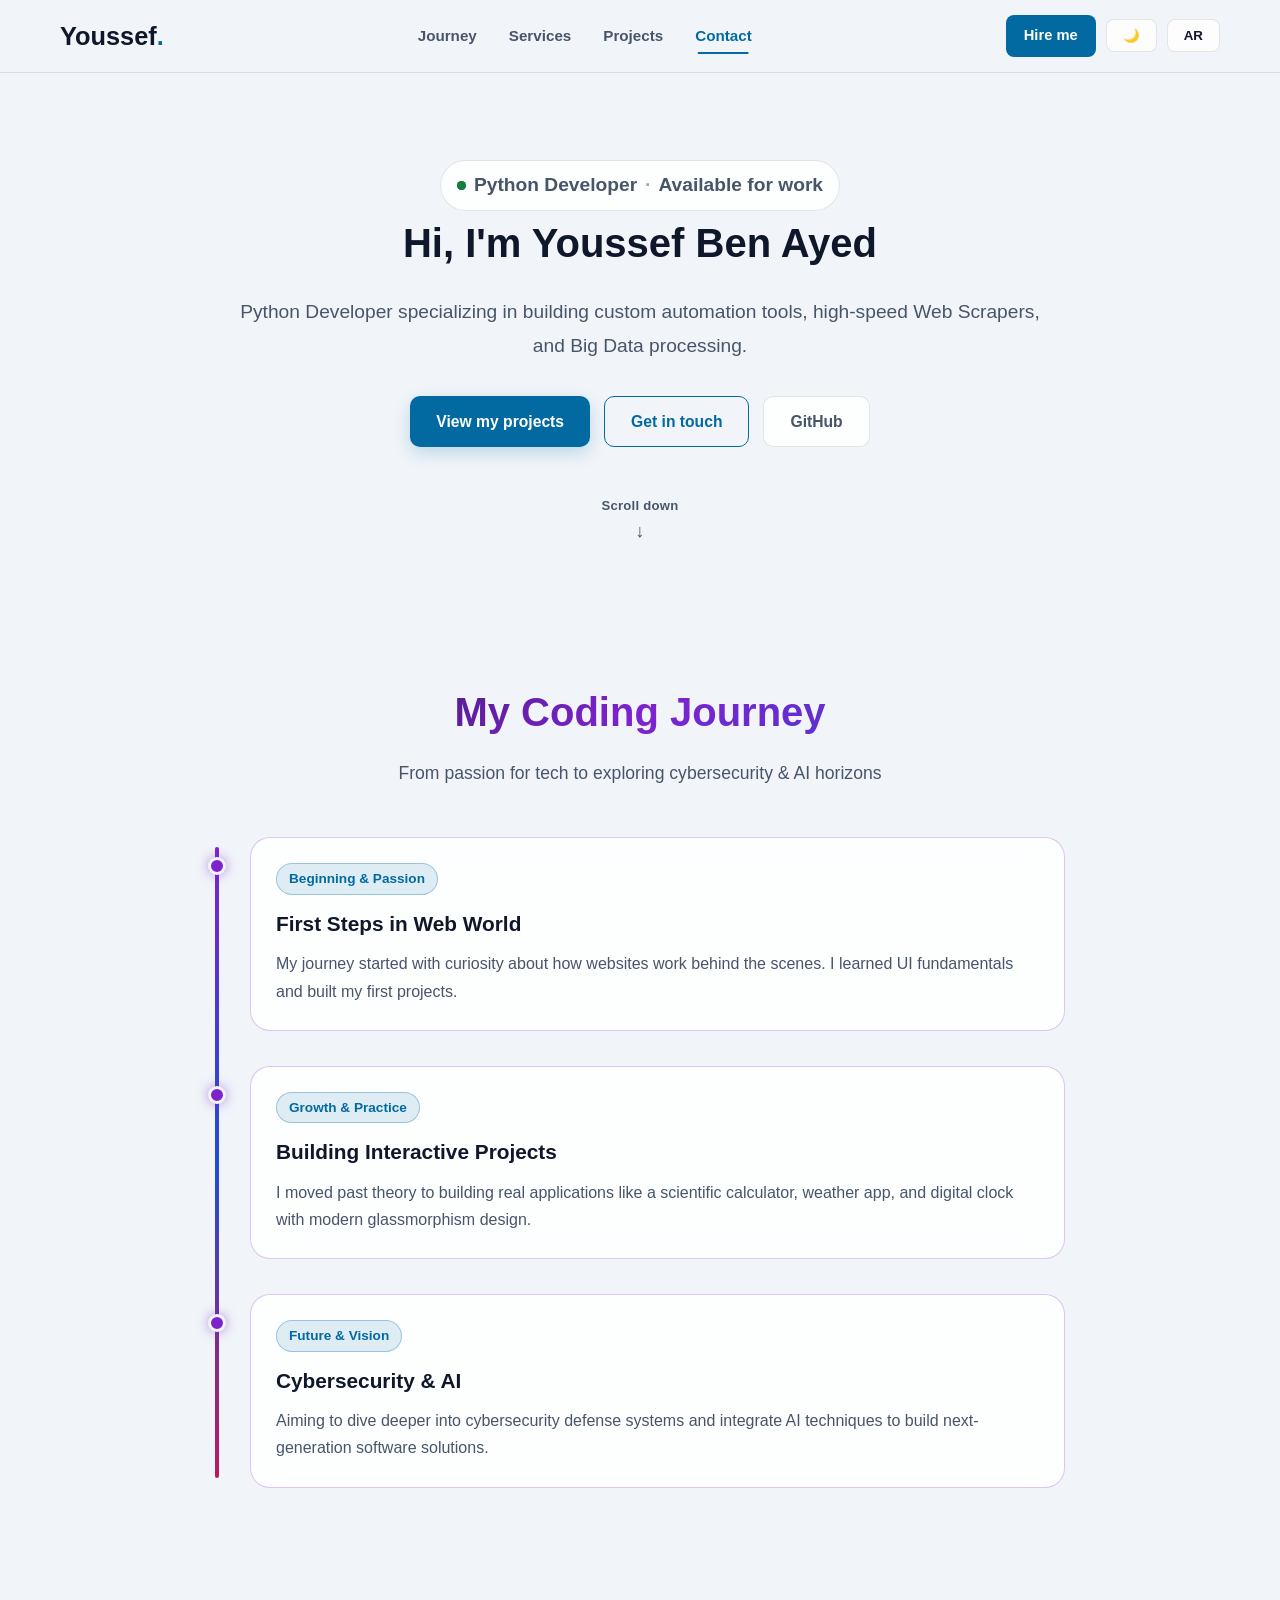
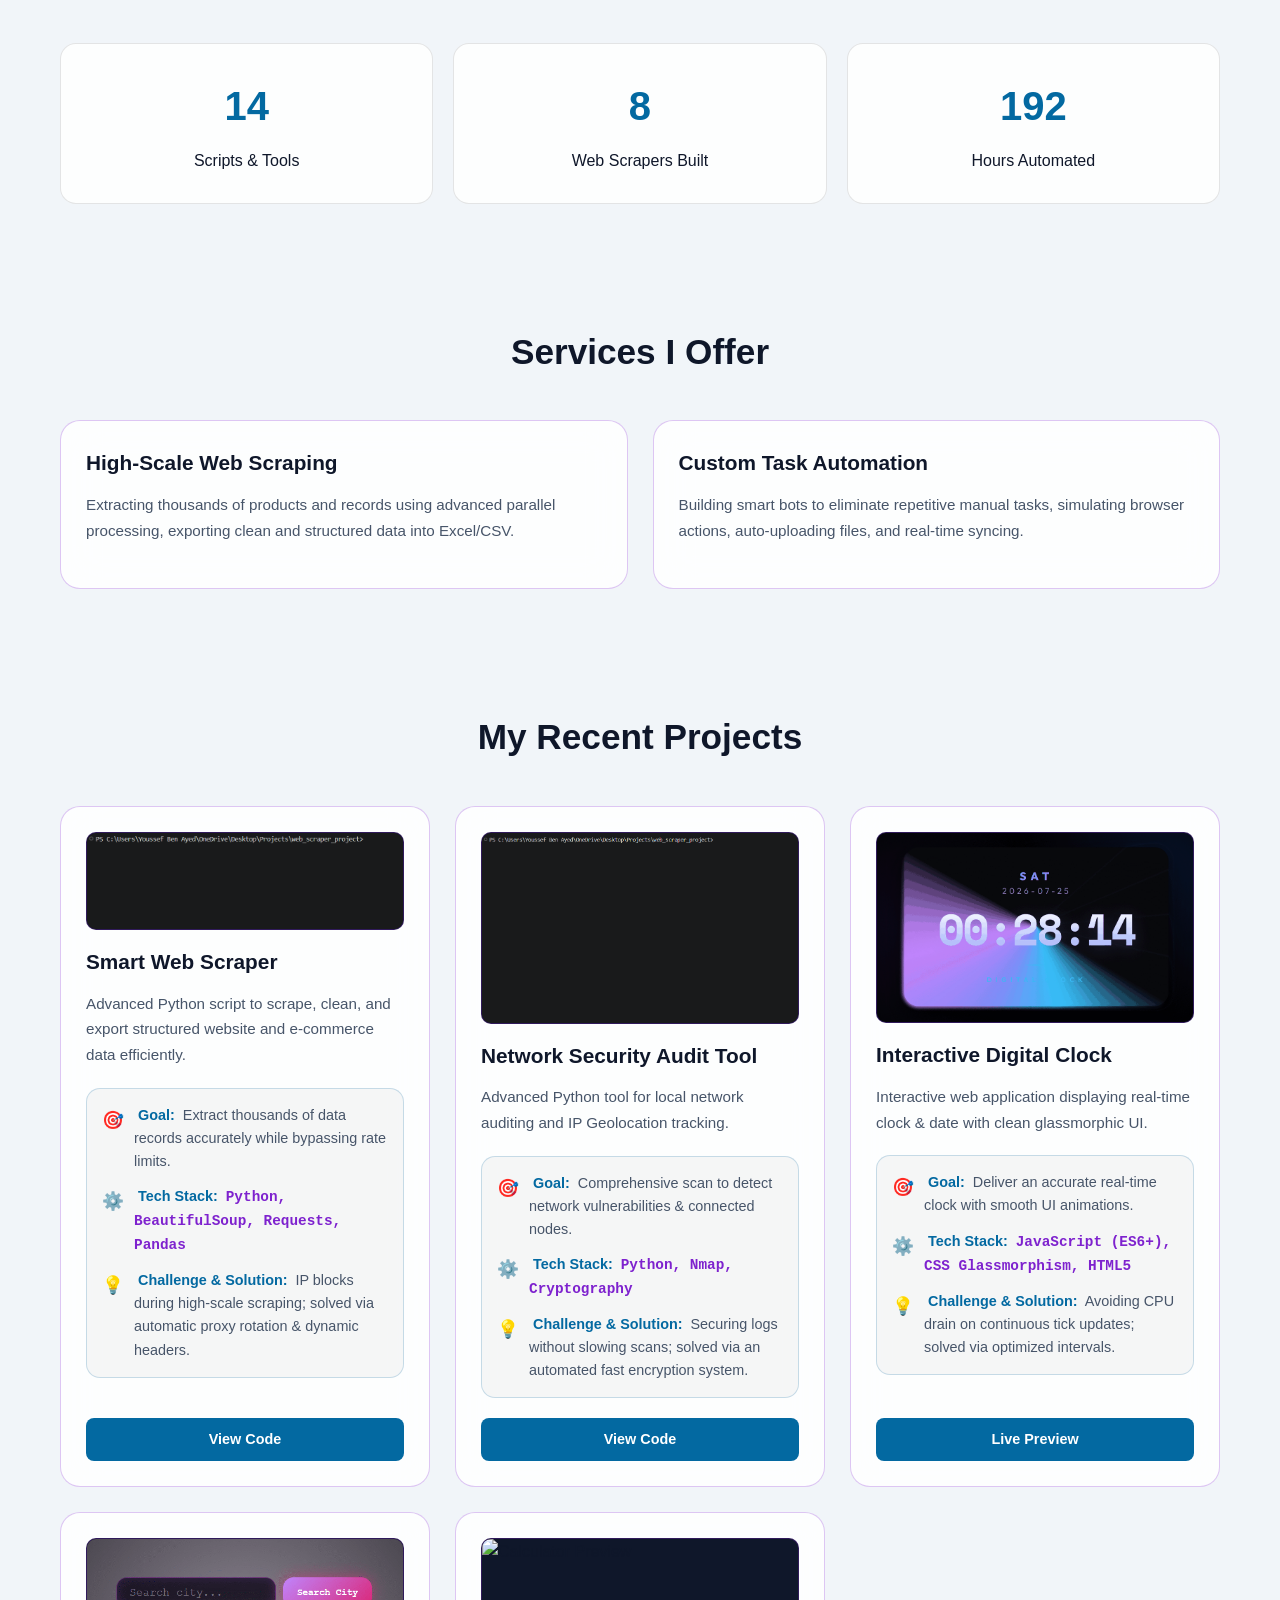
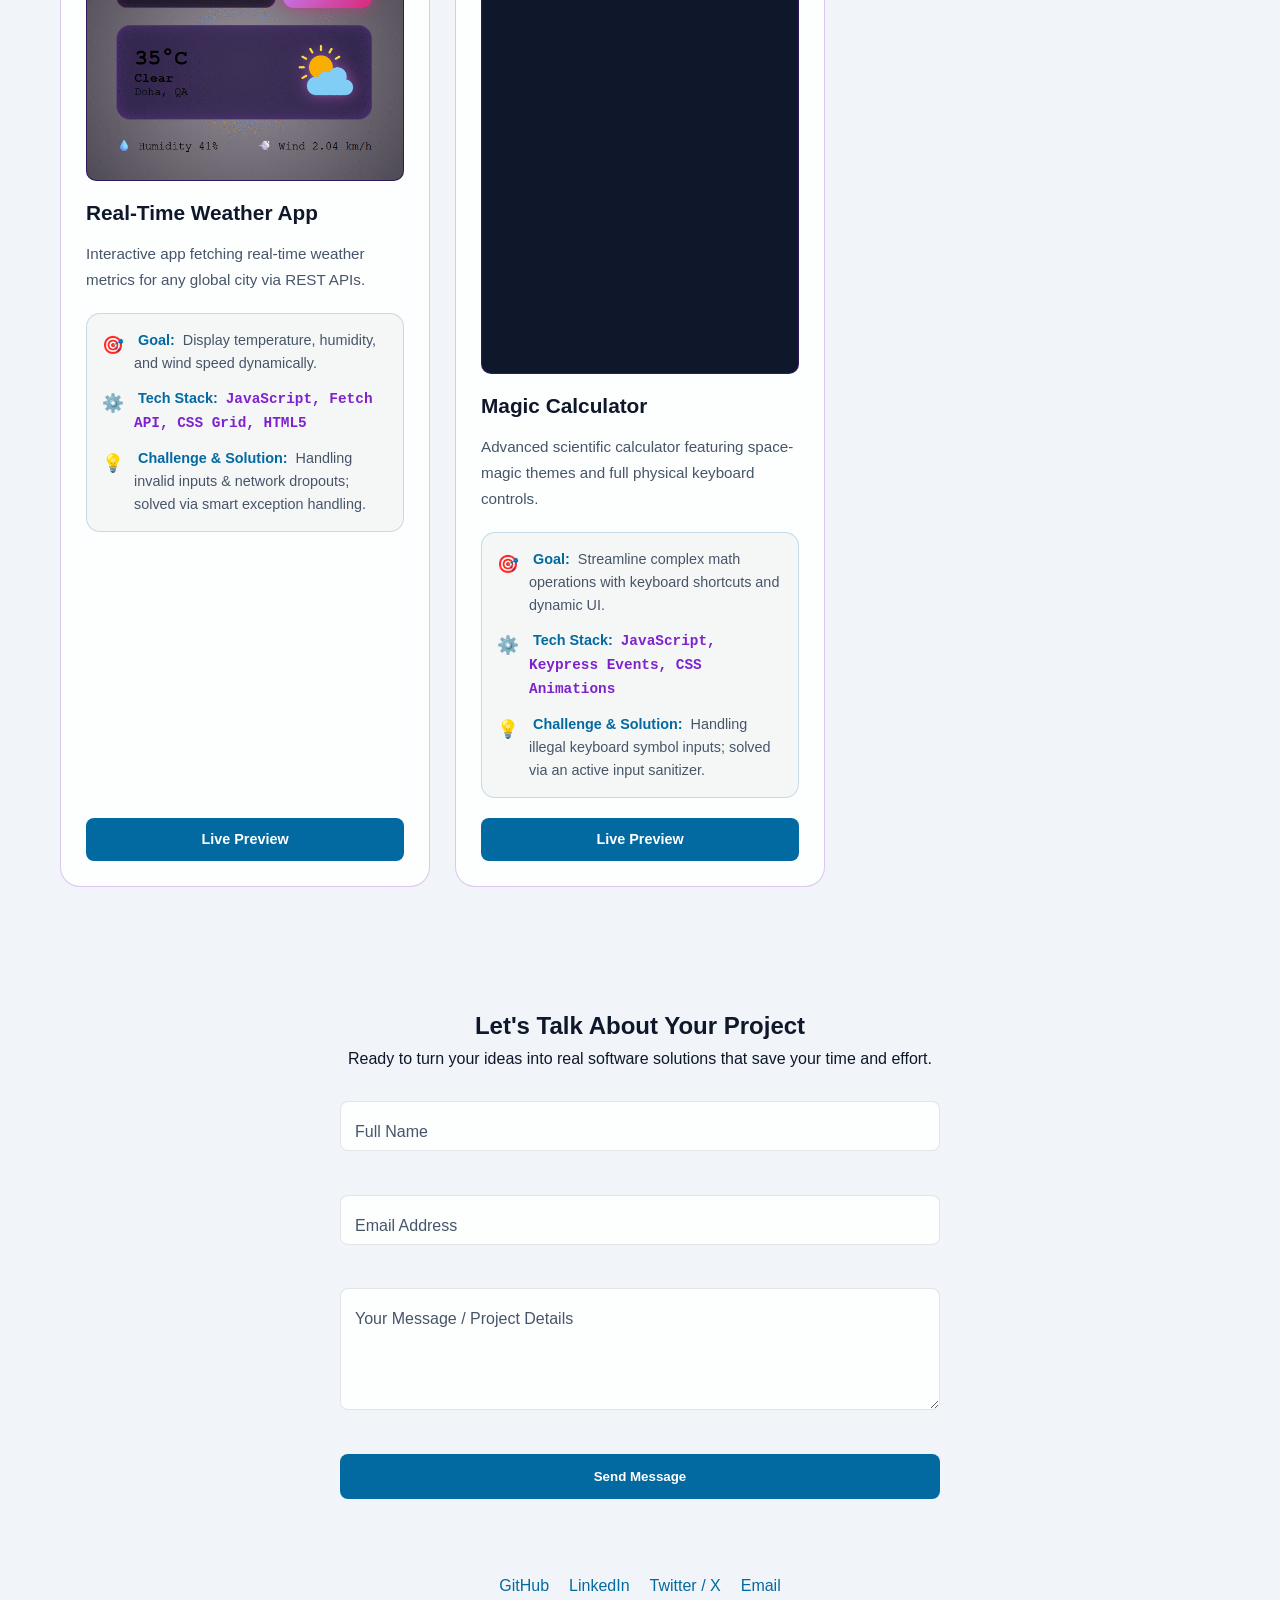
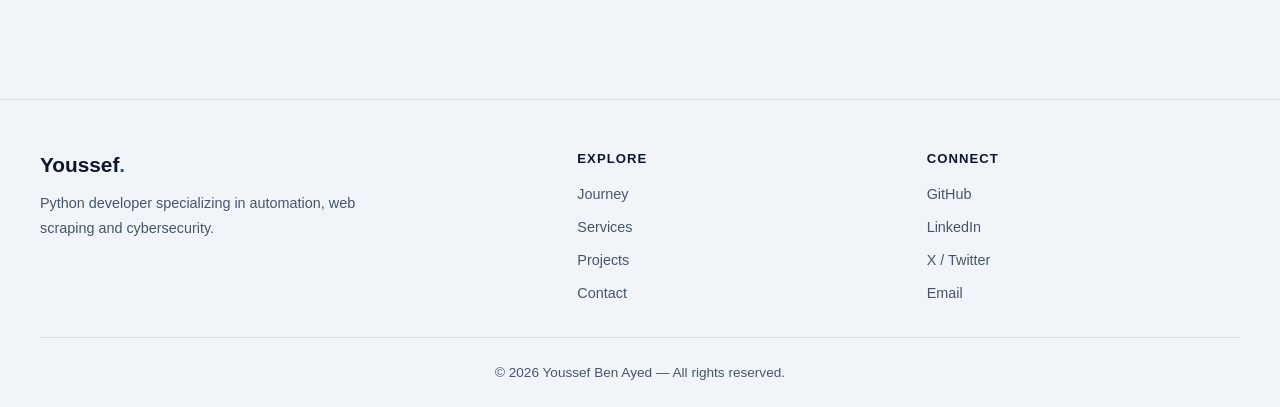
==== commit 2fc36639: "feat: المرحلة أ — شريط تنقل، دعوات إجراء، شريط تقدّم، وملفات SEO ينفّذ المرحلة (أ) من ROCKET-IDEAS.m" ====
--- a/index.html
+++ b/index.html
@@ -23,7 +23,7 @@
         })();
     </script>
 
-    <link rel="stylesheet" href="style.css?v=7.0">
+    <link rel="stylesheet" href="style.css?v=8.0">
 
     <meta name="description"
           data-ar="الموقع الشخصي ليوسف بن عياد، مطور بايثون متخصص في أتمتة المهام، الأمن السيبراني، وتطوير الحلول البرمجية الذكية."
@@ -205,16 +205,41 @@
     <a href="#main-content" class="skip-link"
        data-ar="تخطي إلى المحتوى الرئيسي" data-en="Skip to main content">تخطي إلى المحتوى الرئيسي</a>
 
+    <!-- شريط تقدّم القراءة: يمتلئ مع تمرير الصفحة (يُعطَّل مع prefers-reduced-motion) -->
+    <div id="reading-progress" aria-hidden="true"><span id="reading-progress-bar"></span></div>
+
     <header>
         <div class="header-container">
-            <p class="logo">Youssef</p>
+            <a href="#hero" class="logo">Youssef<span class="logo-dot" aria-hidden="true">.</span></a>
+
+            <!-- شريط التنقل الرئيسي: يتحول إلى قائمة منسدلة تحت 900px -->
+            <nav id="primary-nav" class="primary-nav"
+                 aria-label="التنقل الرئيسي"
+                 data-ar-label="التنقل الرئيسي" data-en-label="Main navigation">
+                <ul>
+                    <li><a href="#journey"  class="nav-link" data-ar="رحلتي"   data-en="Journey">رحلتي</a></li>
+                    <li><a href="#services" class="nav-link" data-ar="الخدمات" data-en="Services">الخدمات</a></li>
+                    <li><a href="#projects" class="nav-link" data-ar="المشاريع" data-en="Projects">المشاريع</a></li>
+                    <li><a href="#contact"  class="nav-link" data-ar="تواصل"   data-en="Contact">تواصل</a></li>
+                </ul>
+            </nav>
+
             <div class="controls-wrapper">
+                <a href="#contact" class="btn-hire" data-ar="استأجرني" data-en="Hire me">استأجرني</a>
+
                 <button type="button" id="theme-toggle" class="control-btn"
                         aria-label="التبديل إلى الوضع النهاري" aria-pressed="true">
                     <span id="theme-icon" aria-hidden="true">☀️</span>
                 </button>
                 <button type="button" id="lang-toggle" class="control-btn"
                         aria-label="التبديل إلى الإنجليزية / Switch to English">EN</button>
+
+                <!-- زر القائمة للجوال -->
+                <button type="button" id="nav-toggle" class="control-btn nav-toggle"
+                        aria-label="فتح قائمة التنقل" aria-expanded="false" aria-controls="primary-nav"
+                        data-ar-label="فتح قائمة التنقل" data-en-label="Open navigation menu">
+                    <span class="nav-toggle-bars" aria-hidden="true"></span>
+                </button>
             </div>
         </div>
     </header>
@@ -223,11 +248,35 @@
 
     <section id="hero" aria-labelledby="hero-title">
         <div class="hero-content">
+            <!-- شارة التوفر: النقطة الخضراء تنبض (تتوقف مع prefers-reduced-motion) -->
+            <p class="availability-badge">
+                <span class="availability-dot" aria-hidden="true"></span>
+                <span data-ar="مطور بايثون" data-en="Python Developer">مطور بايثون</span>
+                <span class="availability-sep" aria-hidden="true">·</span>
+                <span data-ar="متاح للعمل" data-en="Available for work">متاح للعمل</span>
+            </p>
+
             <h1 id="hero-title" data-ar="مرحباً، أنا يوسف بن عياد" data-en="Hi, I'm Youssef Ben Ayed">مرحباً، أنا يوسف بن عياد</h1>
-            <p data-ar="مطور بايثون متخصص في بناء أدوات الأتمتة المخصصة وسحب بيانات المواقع (Web Scraping) بسرعة فائقة ومعالجة البيانات الضخمة."
+            <p class="hero-tagline"
+               data-ar="مطور بايثون متخصص في بناء أدوات الأتمتة المخصصة وسحب بيانات المواقع (Web Scraping) بسرعة فائقة ومعالجة البيانات الضخمة."
                data-en="Python Developer specializing in building custom automation tools, high-speed Web Scrapers, and Big Data processing.">
                 مطور بايثون متخصص في بناء أدوات الأتمتة المخصصة وسحب بيانات المواقع (Web Scraping) بسرعة فائقة ومعالجة البيانات الضخمة.
             </p>
+
+            <!-- دعوات الإجراء -->
+            <div class="hero-cta">
+                <a href="#projects" class="btn btn-primary" data-ar="شاهد مشاريعي" data-en="View my projects">شاهد مشاريعي</a>
+                <a href="#contact" class="btn btn-outline" data-ar="تحدث معي" data-en="Get in touch">تحدث معي</a>
+                <a href="https://github.com/youssef-deve-er" target="_blank" rel="noopener noreferrer"
+                   class="btn btn-ghost">GitHub</a>
+            </div>
+
+            <!-- مؤشر التمرير: يخبر الزائر أن هناك محتوى تحت الطية -->
+            <a href="#journey" class="scroll-cue"
+               aria-label="تمرير للأسفل" data-ar-label="تمرير للأسفل" data-en-label="Scroll down">
+                <span data-ar="تمرير للأسفل" data-en="Scroll down">تمرير للأسفل</span>
+                <span class="scroll-cue-arrow" aria-hidden="true">↓</span>
+            </a>
         </div>
     </section>
 
@@ -564,7 +613,39 @@
     </main>
 
     <footer>
-        <p>
+        <div class="footer-grid">
+            <div class="footer-col">
+                <p class="footer-logo">Youssef<span class="logo-dot" aria-hidden="true">.</span></p>
+                <p class="footer-about"
+                   data-ar="مطور بايثون متخصص في الأتمتة وسحب البيانات والأمن السيبراني."
+                   data-en="Python developer specializing in automation, web scraping and cybersecurity.">
+                    مطور بايثون متخصص في الأتمتة وسحب البيانات والأمن السيبراني.
+                </p>
+            </div>
+
+            <nav class="footer-col" aria-label="روابط التذييل"
+                 data-ar-label="روابط التذييل" data-en-label="Footer links">
+                <h2 class="footer-heading" data-ar="تصفّح" data-en="Explore">تصفّح</h2>
+                <ul>
+                    <li><a href="#journey"  data-ar="رحلتي"    data-en="Journey">رحلتي</a></li>
+                    <li><a href="#services" data-ar="الخدمات"  data-en="Services">الخدمات</a></li>
+                    <li><a href="#projects" data-ar="المشاريع" data-en="Projects">المشاريع</a></li>
+                    <li><a href="#contact"  data-ar="تواصل"    data-en="Contact">تواصل</a></li>
+                </ul>
+            </nav>
+
+            <div class="footer-col">
+                <h2 class="footer-heading" data-ar="تواصل" data-en="Connect">تواصل</h2>
+                <ul>
+                    <li><a href="https://github.com/youssef-deve-er" target="_blank" rel="noopener noreferrer">GitHub</a></li>
+                    <li><a href="https://www.linkedin.com/in/youssef-ben-ayed-6bb1ab423/" target="_blank" rel="noopener noreferrer">LinkedIn</a></li>
+                    <li><a href="https://x.com/Youssef_deve_er" target="_blank" rel="noopener noreferrer">X / Twitter</a></li>
+                    <li><a href="mailto:youssefbenayed207@outlook.com" data-ar="البريد الإلكتروني" data-en="Email">البريد الإلكتروني</a></li>
+                </ul>
+            </div>
+        </div>
+
+        <p class="footer-bottom">
             &copy; <span id="current-year">2026</span>
             <span data-ar="يوسف بن عياد — جميع الحقوق محفوظة."
                   data-en="Youssef Ben Ayed — All rights reserved.">يوسف بن عياد — جميع الحقوق محفوظة.</span>
@@ -578,6 +659,6 @@
         <span aria-hidden="true">↑</span>
     </button>
 
-    <script src="script.js?v=7.0"></script>
+    <script src="script.js?v=8.0"></script>
 </body>
 </html>
--- a/style.css
+++ b/style.css
@@ -173,6 +173,30 @@
     border-color: var(--focus-ring);
 }
 
+/* ==========================================================================
+   شريط تقدّم القراءة (المرحلة أ — البند 3)
+   يعلو الهيدر مباشرة ويمتلئ مع نزول الصفحة.
+   ========================================================================== */
+#reading-progress {
+    position: fixed;
+    top: 0;
+    inset-inline-start: 0;
+    width: 100%;
+    height: 3px;
+    z-index: 1100;   /* فوق الهيدر (1000) */
+    background: transparent;
+    pointer-events: none;
+}
+
+#reading-progress-bar {
+    display: block;
+    width: 0;
+    height: 100%;
+    background: linear-gradient(90deg, var(--primary-color), var(--accent-purple));
+    /* يبدأ من جهة القراءة تلقائياً: يميناً في RTL ويساراً في LTR */
+    transition: width 0.08s linear;
+}
+
 /* الهيدر */
 header {
     position: fixed;
@@ -206,10 +230,136 @@
     color: var(--text-color);
     line-height: 1.2;
     margin: 0;
+    flex-shrink: 0;
+}
+
+.logo-dot {
+    color: var(--primary-color);
+}
+
+/* ==========================================================================
+   شريط التنقل الرئيسي (المرحلة أ — البند 1)
+   ========================================================================== */
+.primary-nav ul {
+    display: flex;
+    align-items: center;
+    gap: 4px;
+    list-style: none;
+    margin: 0;
+}
+
+.nav-link {
+    position: relative;
+    display: block;
+    padding: 8px 14px;
+    border-radius: 8px;
+    color: var(--text-muted);
+    font-weight: 600;
+    font-size: 0.95rem;
+    white-space: nowrap;
+    transition: color 0.2s ease, background-color 0.2s ease;
+}
+
+.nav-link:hover {
+    color: var(--text-color);
+    background: var(--card-bg);
+}
+
+/* الخط السفلي يتمدد من الوسط عند التمرير أو عند كون القسم نشطاً */
+.nav-link::after {
+    content: "";
+    position: absolute;
+    inset-inline-start: 50%;
+    bottom: 2px;
+    width: 0;
+    height: 2px;
+    background: var(--primary-color);
+    border-radius: 2px;
+    transform: translateX(50%);
+    transition: width 0.25s ease;
+}
+
+html[dir="ltr"] .nav-link::after {
+    transform: translateX(-50%);
+}
+
+.nav-link:hover::after,
+.nav-link.is-active::after {
+    width: 60%;
+}
+
+/* القسم النشط حالياً في نافذة العرض */
+.nav-link.is-active {
+    color: var(--primary-color);
+}
+
+/* زر «استأجرني» البارز */
+.btn-hire {
+    padding: 9px 18px;
+    border-radius: 8px;
+    background: var(--btn-bg);
+    color: var(--btn-fg);
+    font-weight: 700;
+    font-size: 0.92rem;
+    white-space: nowrap;
+    transition: background-color 0.2s ease, transform 0.2s ease;
+}
+
+.btn-hire:hover {
+    background: var(--btn-bg-hover);
+    transform: translateY(-1px);
+}
+
+/* زر قائمة الجوال — مخفي على الشاشات الكبيرة */
+.nav-toggle {
+    display: none;
+    width: 42px;
+    height: 40px;
+    padding: 0;
+    place-items: center;
+}
+
+/* أيقونة الهمبرغر مرسومة بـ CSS (بلا SVG أو خط أيقونات) */
+.nav-toggle-bars {
+    position: relative;   /* مرجع تموضع الشرطتين العلوية والسفلية */
+}
+
+.nav-toggle-bars,
+.nav-toggle-bars::before,
+.nav-toggle-bars::after {
+    display: block;
+    width: 18px;
+    height: 2px;
+    background: currentColor;
+    border-radius: 2px;
+    transition: transform 0.25s ease, background-color 0.2s ease;
+}
+
+.nav-toggle-bars::before,
+.nav-toggle-bars::after {
+    content: "";
+    position: absolute;
+}
+
+.nav-toggle-bars::before { transform: translateY(-6px); }
+.nav-toggle-bars::after  { transform: translateY(6px); }
+
+/* تتحول إلى ✕ عند فتح القائمة */
+.nav-toggle[aria-expanded="true"] .nav-toggle-bars {
+    background: transparent;
+}
+
+.nav-toggle[aria-expanded="true"] .nav-toggle-bars::before {
+    transform: translateY(0) rotate(45deg);
+}
+
+.nav-toggle[aria-expanded="true"] .nav-toggle-bars::after {
+    transform: translateY(0) rotate(-45deg);
 }
 
 .controls-wrapper {
     display: flex;
+    align-items: center;
     gap: 10px;
 }
 
@@ -265,6 +415,152 @@
     max-width: 800px;
     margin: 0 auto;
     line-height: 1.8;
+}
+
+/* ==========================================================================
+   شارة التوفر ودعوات الإجراء في الـ Hero (المرحلة أ — البند 2)
+   ========================================================================== */
+.availability-badge {
+    display: inline-flex;
+    align-items: center;
+    gap: 8px;
+    margin-bottom: 22px;
+    padding: 7px 16px;
+    border: 1px solid var(--border-color);
+    border-radius: 999px;
+    background: var(--card-bg);
+    color: var(--text-muted);
+    font-size: 0.88rem;
+    font-weight: 600;
+}
+
+/* النقطة الخضراء النابضة — إشارة «متاح للعمل» */
+.availability-dot {
+    position: relative;
+    width: 9px;
+    height: 9px;
+    flex-shrink: 0;
+    border-radius: 50%;
+    background: #22c55e;
+}
+
+.availability-dot::after {
+    content: "";
+    position: absolute;
+    inset: 0;
+    border-radius: 50%;
+    background: #22c55e;
+    animation: availability-pulse 2s ease-out infinite;
+}
+
+@keyframes availability-pulse {
+    0%   { transform: scale(1);   opacity: 0.7; }
+    100% { transform: scale(2.8); opacity: 0; }
+}
+
+.availability-sep {
+    opacity: 0.5;
+}
+
+[data-theme="light"] .availability-dot,
+[data-theme="light"] .availability-dot::after {
+    background: #15803d;   /* أخضر معتّم ليُرى فوق الخلفية الفاتحة */
+}
+
+/* حاوية أزرار الإجراء */
+.hero-cta {
+    display: flex;
+    flex-wrap: wrap;
+    justify-content: center;
+    gap: 14px;
+    margin-top: 32px;
+}
+
+.btn {
+    display: inline-flex;
+    align-items: center;
+    justify-content: center;
+    /* هدف لمس ≥44px حتى على الجوال */
+    min-height: 46px;
+    padding: 12px 26px;
+    border-radius: 10px;
+    font-weight: 700;
+    font-size: 0.98rem;
+    transition: transform 0.2s ease, background-color 0.2s ease,
+                border-color 0.2s ease, color 0.2s ease, box-shadow 0.2s ease;
+}
+
+.btn:hover {
+    transform: translateY(-2px);
+}
+
+.btn-primary {
+    background: var(--btn-bg);
+    color: var(--btn-fg);
+    box-shadow: 0 6px 18px rgba(56, 189, 248, 0.22);
+}
+
+.btn-primary:hover {
+    background: var(--btn-bg-hover);
+}
+
+[data-theme="light"] .btn-primary {
+    box-shadow: 0 6px 18px rgba(3, 105, 161, 0.22);
+}
+
+.btn-outline {
+    border: 1px solid var(--primary-color);
+    color: var(--primary-color);
+    background: transparent;
+}
+
+.btn-outline:hover {
+    background: var(--primary-color);
+    color: var(--btn-fg);
+}
+
+[data-theme="light"] .btn-outline:hover {
+    color: #ffffff;
+}
+
+.btn-ghost {
+    border: 1px solid var(--border-color);
+    color: var(--text-muted);
+    background: var(--card-bg);
+}
+
+.btn-ghost:hover {
+    color: var(--text-color);
+    border-color: var(--primary-color);
+}
+
+/* مؤشر التمرير أسفل الـ Hero */
+.scroll-cue {
+    display: inline-flex;
+    flex-direction: column;
+    align-items: center;
+    gap: 6px;
+    margin-top: 48px;
+    color: var(--text-muted);
+    font-size: 0.82rem;
+    font-weight: 600;
+    letter-spacing: 0.02em;
+    transition: color 0.2s ease;
+}
+
+.scroll-cue:hover {
+    color: var(--primary-color);
+}
+
+.scroll-cue-arrow {
+    font-size: 1.15rem;
+    line-height: 1;
+    animation: scroll-cue-bounce 1.8s ease-in-out infinite;
+}
+
+@keyframes scroll-cue-bounce {
+    0%, 100% { transform: translateY(0); }
+    50%      { transform: translateY(6px); }
 }
 
 /* ==============================================
@@ -687,10 +983,65 @@
 footer {
     border-top: 1px solid var(--border-color);
     margin-top: 40px;
-    padding: 28px 20px;
-    text-align: center;
+    padding: 48px 20px 28px;
     color: var(--text-muted);
     font-size: 0.9rem;
+}
+
+/* ثلاثة أعمدة تنهار تلقائياً إلى عمود واحد على الشاشات الضيقة */
+.footer-grid {
+    max-width: 1200px;
+    margin: 0 auto 32px;
+    display: grid;
+    grid-template-columns: 1.6fr 1fr 1fr;
+    gap: 36px;
+    text-align: start;
+}
+
+.footer-logo {
+    font-size: 1.3rem;
+    font-weight: 700;
+    color: var(--text-color);
+    margin-bottom: 10px;
+}
+
+.footer-about {
+    max-width: 320px;
+    line-height: 1.75;
+}
+
+.footer-heading {
+    font-size: 0.82rem;
+    font-weight: 700;
+    text-transform: uppercase;
+    letter-spacing: 0.08em;
+    color: var(--text-color);
+    margin-bottom: 14px;
+}
+
+.footer-col ul {
+    list-style: none;
+    display: flex;
+    flex-direction: column;
+    gap: 10px;
+}
+
+.footer-col ul a {
+    color: var(--text-muted);
+    transition: color 0.2s ease;
+}
+
+.footer-col ul a:hover {
+    color: var(--primary-color);
+}
+
+.footer-bottom {
+    max-width: 1200px;
+    margin: 0 auto;
+    padding-top: 24px;
+    border-top: 1px solid var(--border-color);
+    text-align: center;
+    font-size: 0.85rem;
 }
 
 #back-to-top {
@@ -751,24 +1102,85 @@
         grid-template-columns: repeat(auto-fit, minmax(280px, 1fr));
         gap: 20px;
     }
+
+    .nav-link {
+        padding: 8px 10px;
+        font-size: 0.9rem;
+    }
+}
+
+/* ==========================================================================
+   قائمة الجوال — تحت 900px يصبح شريط التنقل درجاً منسدلاً
+   ========================================================================== */
+@media (max-width: 900px) {
+    .nav-toggle {
+        display: grid;
+        position: relative;
+    }
+
+    /* زر «استأجرني» يختفي من الهيدر — «تحدث معي» في الـ Hero و«تواصل» في القائمة يغطيانه */
+    .btn-hire {
+        display: none;
+    }
+
+    .primary-nav {
+        position: absolute;
+        top: 100%;
+        inset-inline: 0;
+        background: var(--card-bg-solid);
+        border-bottom: 1px solid var(--border-color);
+        box-shadow: 0 14px 28px rgba(0, 0, 0, 0.25);
+        /* مطوية افتراضياً: مخفية عن التركيز وقارئات الشاشة معاً */
+        display: grid;
+        grid-template-rows: 0fr;
+        visibility: hidden;
+        opacity: 0;
+        transition: grid-template-rows 0.28s ease, opacity 0.2s ease, visibility 0.28s;
+    }
+
+    .primary-nav.is-open {
+        grid-template-rows: 1fr;
+        visibility: visible;
+        opacity: 1;
+    }
+
+    .primary-nav ul {
+        overflow: hidden;
+        flex-direction: column;
+        align-items: stretch;
+        gap: 0;
+        padding: 0 16px;
+    }
+
+    .primary-nav.is-open ul {
+        padding: 10px 16px 16px;
+    }
+
+    .nav-link {
+        padding: 14px 12px;   /* هدف لمس مريح */
+        font-size: 1rem;
+        border-radius: 10px;
+    }
+
+    /* الخط السفلي المتحرك لا معنى له في القائمة العمودية */
+    .nav-link::after {
+        display: none;
+    }
+
+    .nav-link.is-active {
+        background: var(--card-bg);
+    }
 }
 
 /* ------- لوحي رأسي / جوال كبير ------- */
 @media (max-width: 768px) {
     body {
-        padding-top: 132px; /* الهيدر يصبح عمودين فيزداد ارتفاعه */
-    }
-
-    /* الهيدر: الشعار سطر وأزرار التحكم سطر تحته */
-    .header-container {
-        flex-direction: column;
-        gap: 12px;
-    }
-
-    .controls-wrapper {
-        width: 100%;
-        justify-content: center;
-        flex-wrap: wrap;
+        padding-top: 78px;   /* الهيدر يبقى سطراً واحداً بفضل قائمة الجوال */
+    }
+
+    .footer-grid {
+        grid-template-columns: 1fr;
+        gap: 28px;
     }
 
     section,
@@ -825,7 +1237,7 @@
 /* ------- جوال ------- */
 @media (max-width: 480px) {
     body {
-        padding-top: 126px;
+        padding-top: 76px;
     }
 
     section,
@@ -836,6 +1248,25 @@
     .control-btn {
         padding: 7px 12px;
         font-size: 0.85rem;
+    }
+
+    /* أزرار الـ Hero بعرض كامل — أسهل للإبهام */
+    .hero-cta {
+        flex-direction: column;
+        gap: 10px;
+    }
+
+    .hero-cta .btn {
+        width: 100%;
+    }
+
+    .availability-badge {
+        font-size: 0.8rem;
+        padding: 6px 13px;
+    }
+
+    .scroll-cue {
+        margin-top: 34px;
     }
 
     .project-card,
@@ -892,6 +1323,26 @@
         transform: none;
     }
 
+    /* نبض شارة التوفر وقفز سهم التمرير: يُوقفان تماماً */
+    .availability-dot::after {
+        display: none;
+    }
+
+    .scroll-cue-arrow {
+        animation: none;
+    }
+
+    /* الأزرار لا ترتفع عند التمرير */
+    .btn:hover,
+    .btn-hire:hover {
+        transform: none;
+    }
+
+    /* شريط التقدّم يقفز بلا تنعيم بدل أن ينزلق */
+    #reading-progress-bar {
+        transition: none;
+    }
+
     /* رابط التخطي يجب أن يبقى ظاهراً عند التركيز رغم إيقاف الانتقالات */
     .skip-link:focus,
     .skip-link:focus-visible {
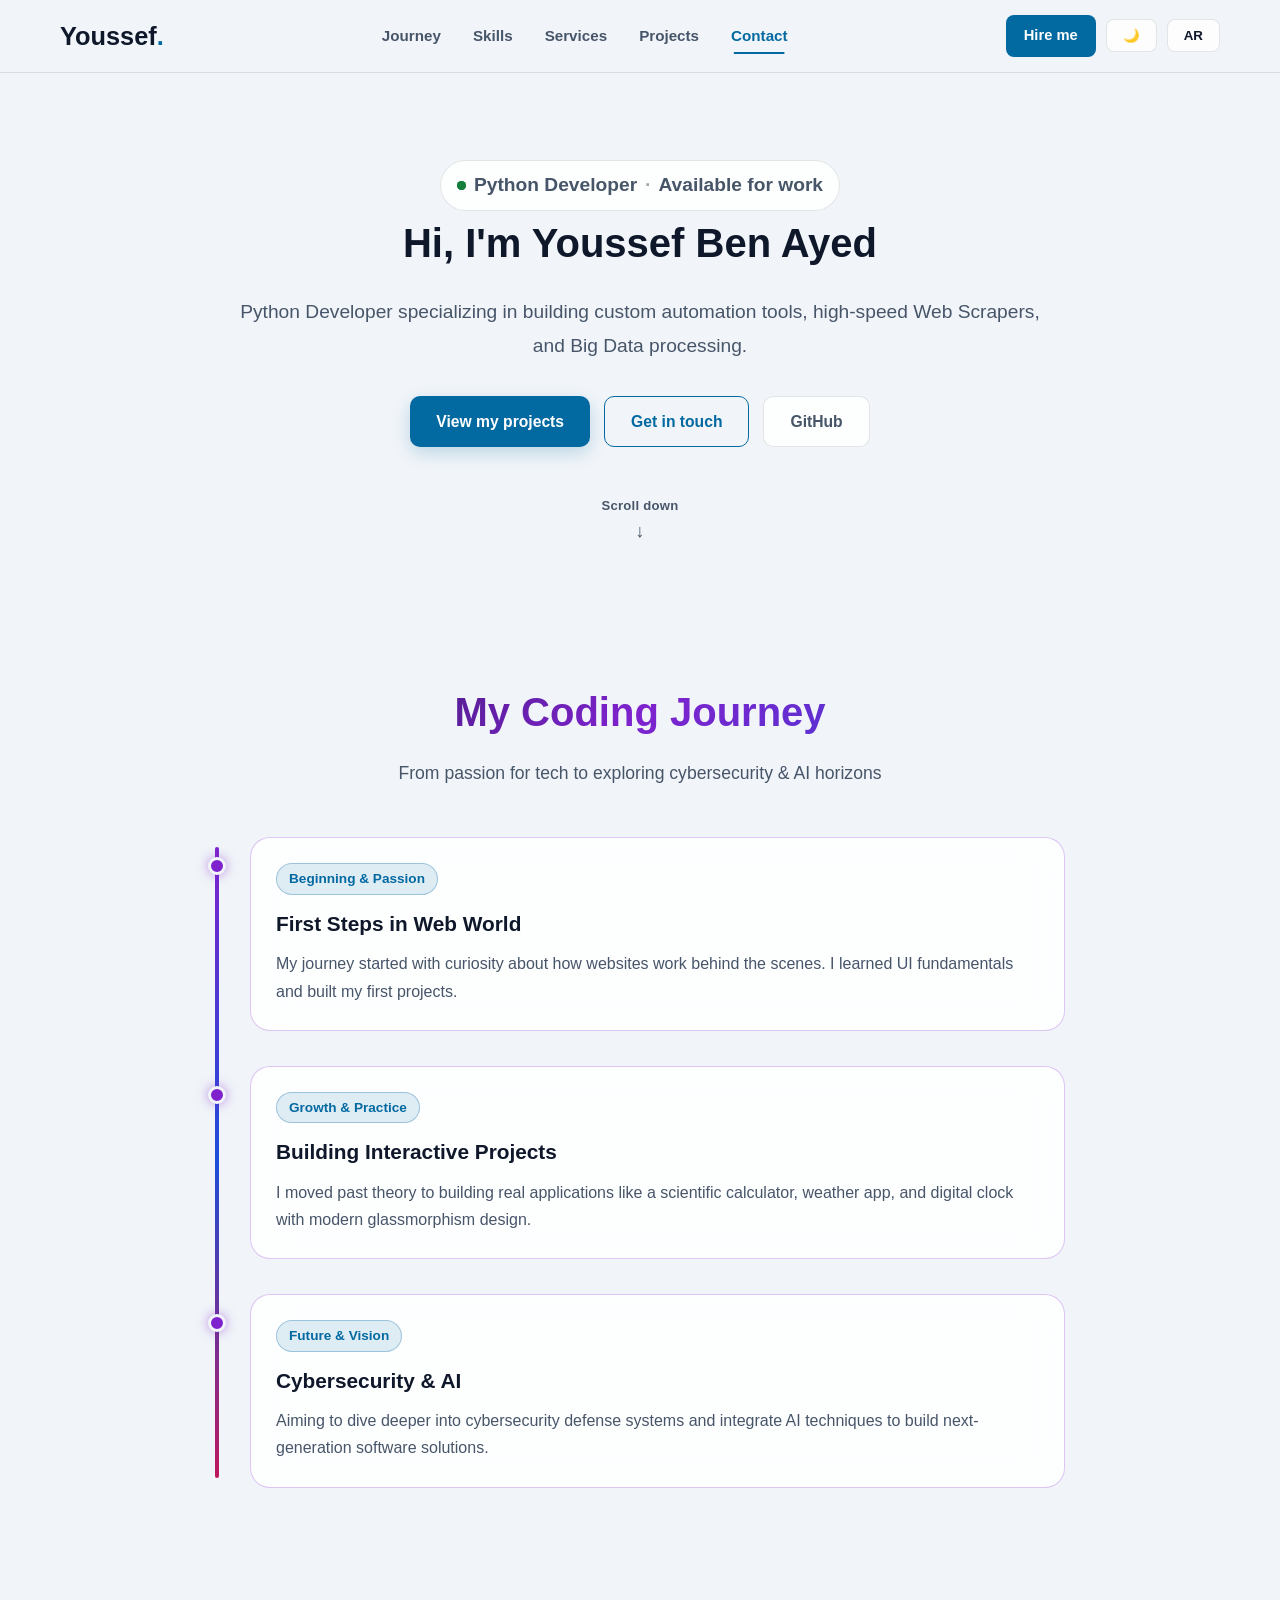
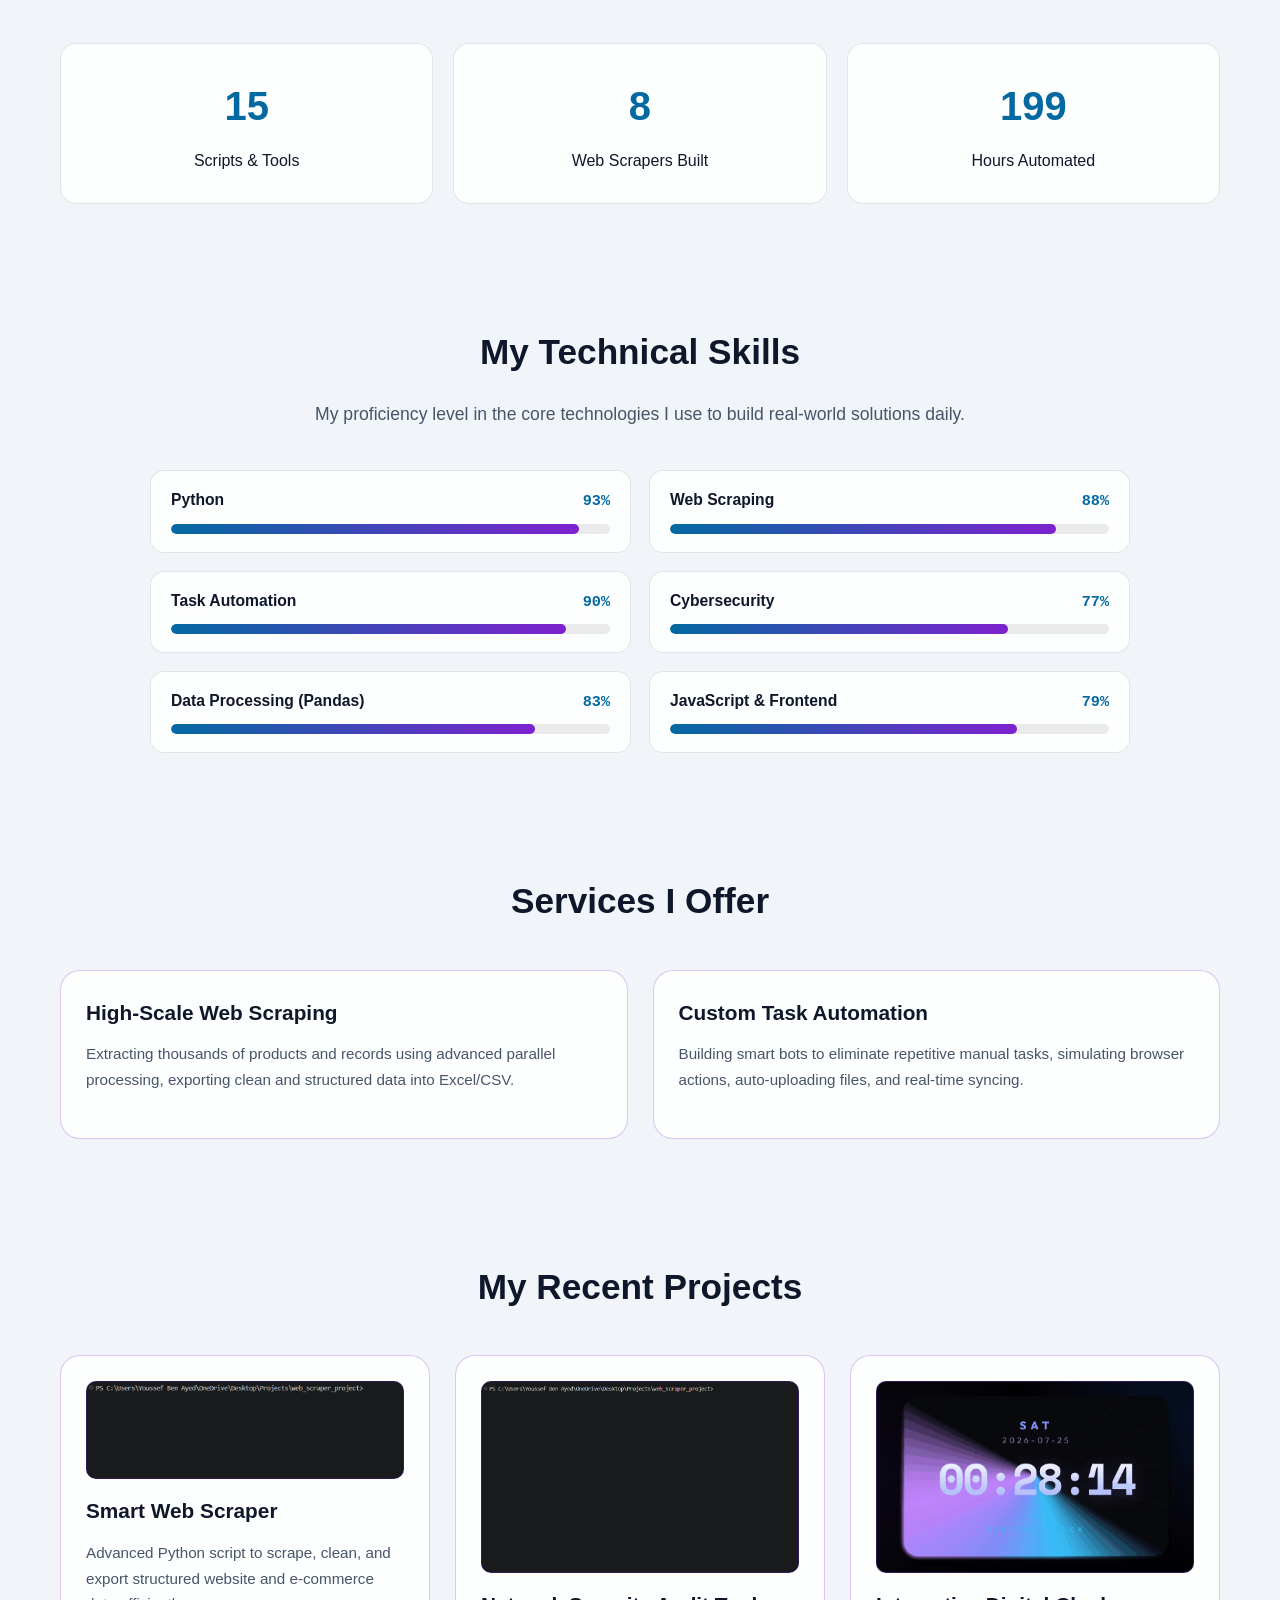
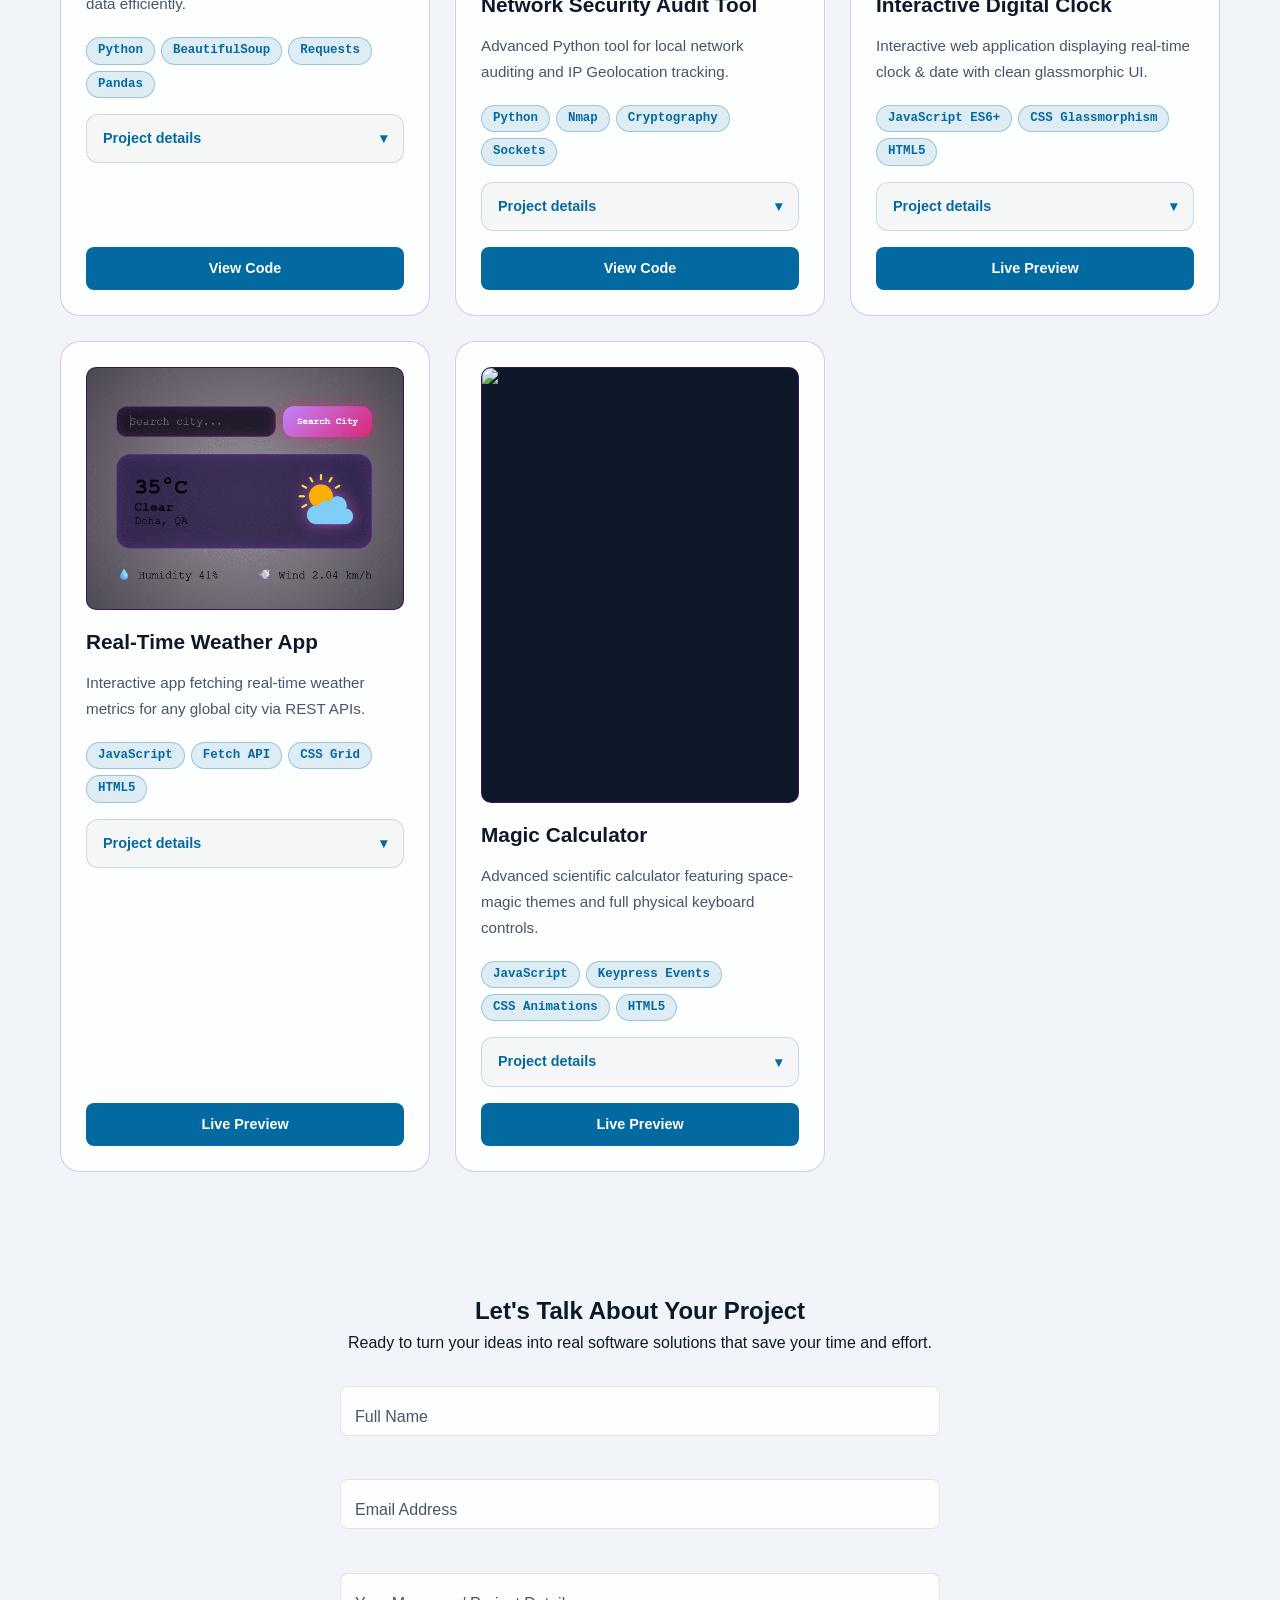
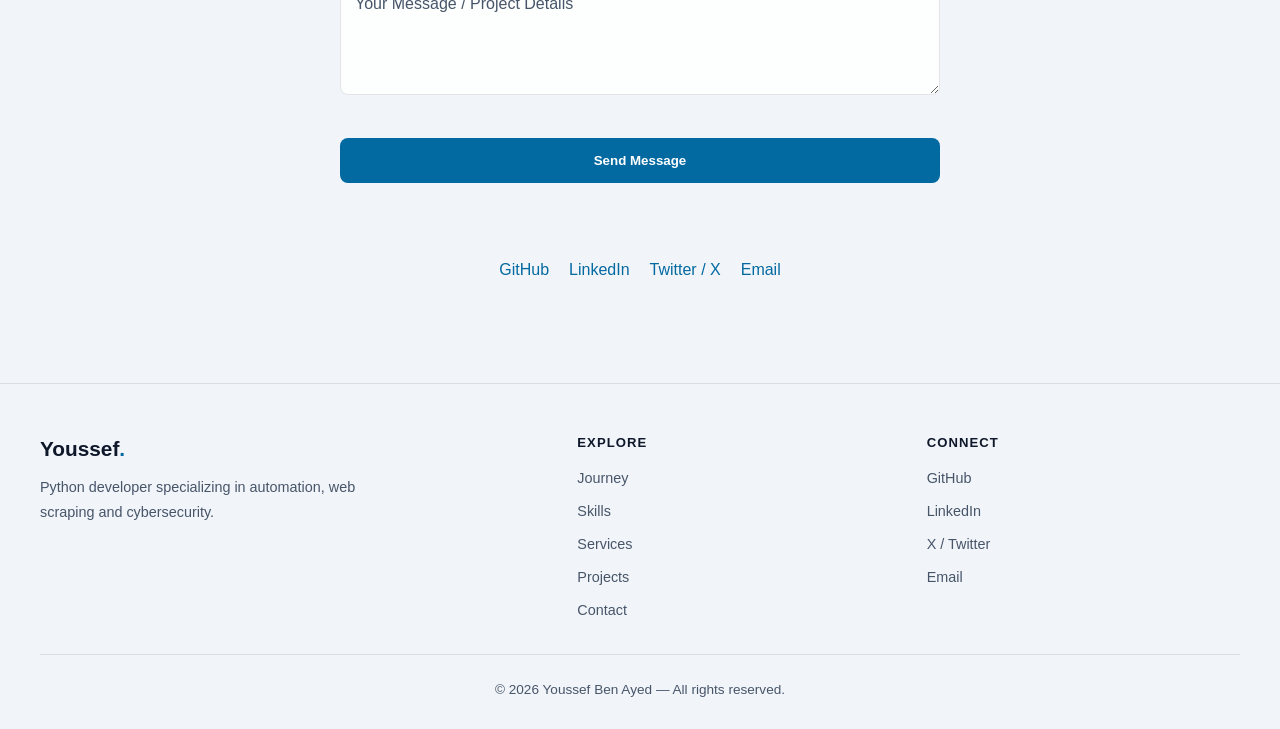
==== commit 0b781b5a: "feat(phase-b): Skills section, tech tags, and collapsible project details قسم المهارات (Skills Secti" ====
--- a/index.html
+++ b/index.html
@@ -217,10 +217,11 @@
                  aria-label="التنقل الرئيسي"
                  data-ar-label="التنقل الرئيسي" data-en-label="Main navigation">
                 <ul>
-                    <li><a href="#journey"  class="nav-link" data-ar="رحلتي"   data-en="Journey">رحلتي</a></li>
-                    <li><a href="#services" class="nav-link" data-ar="الخدمات" data-en="Services">الخدمات</a></li>
+                    <li><a href="#journey"  class="nav-link" data-ar="رحلتي"    data-en="Journey">رحلتي</a></li>
+                    <li><a href="#skills"   class="nav-link" data-ar="المهارات" data-en="Skills">المهارات</a></li>
+                    <li><a href="#services" class="nav-link" data-ar="الخدمات"  data-en="Services">الخدمات</a></li>
                     <li><a href="#projects" class="nav-link" data-ar="المشاريع" data-en="Projects">المشاريع</a></li>
-                    <li><a href="#contact"  class="nav-link" data-ar="تواصل"   data-en="Contact">تواصل</a></li>
+                    <li><a href="#contact"  class="nav-link" data-ar="تواصل"    data-en="Contact">تواصل</a></li>
                 </ul>
             </nav>
 
@@ -334,6 +335,132 @@
         </div>
     </section>
 
+    <!-- ======================================================================
+         قسم المهارات — المرحلة (ب) البند 1
+         أشرطة تقدّم متحركة (عند دخول القسم للعرض لأول مرة) باستخدام منطق
+         rAF الموحّد مع العدّاد الرقمي. كل مهارة موصوفة بـ name/level/data-ar/data-en
+         لاحترام ثنائية اللغة دون تكرار أي نص داخل CSS.
+         ====================================================================== -->
+    <section id="skills" class="skills-section" aria-labelledby="skills-title">
+        <h2 class="section-title-center" id="skills-title"
+            data-ar="مهاراتي التقنية" data-en="My Technical Skills">مهاراتي التقنية</h2>
+        <p class="section-subtitle-center"
+           data-ar="مستوى إتقاني في التقنيات الأساسية التي أبني بها حلولاً عملية كل يوم."
+           data-en="My proficiency level in the core technologies I use to build real-world solutions daily.">
+            مستوى إتقاني في التقنيات الأساسية التي أبني بها حلولاً عملية كل يوم.
+        </p>
+
+        <div class="skills-grid" role="list">
+            <!-- Python -->
+            <div class="skill-card" role="listitem">
+                <div class="skill-header">
+                    <span class="skill-name" data-ar="بايثون" data-en="Python">بايثون</span>
+                    <span class="skill-level" data-skill-level
+                          aria-label="النسبة المئوية للمهارة"
+                          data-ar-label="النسبة المئوية للمهارة" data-en-label="Skill percentage">0%</span>
+                </div>
+                <div class="skill-bar"
+                     role="progressbar"
+                     aria-valuemin="0" aria-valuemax="100" aria-valuenow="0"
+                     aria-label="مستوى بايثون"
+                     data-ar-label="مستوى بايثون" data-en-label="Python level"
+                     data-target="95">
+                    <span class="skill-bar-fill"></span>
+                </div>
+            </div>
+
+            <!-- Web Scraping -->
+            <div class="skill-card" role="listitem">
+                <div class="skill-header">
+                    <span class="skill-name" data-ar="سحب البيانات (Scraping)" data-en="Web Scraping">سحب البيانات (Scraping)</span>
+                    <span class="skill-level" data-skill-level
+                          aria-label="النسبة المئوية للمهارة"
+                          data-ar-label="النسبة المئوية للمهارة" data-en-label="Skill percentage">0%</span>
+                </div>
+                <div class="skill-bar"
+                     role="progressbar"
+                     aria-valuemin="0" aria-valuemax="100" aria-valuenow="0"
+                     aria-label="مستوى سحب البيانات"
+                     data-ar-label="مستوى سحب البيانات" data-en-label="Web Scraping level"
+                     data-target="90">
+                    <span class="skill-bar-fill"></span>
+                </div>
+            </div>
+
+            <!-- Task Automation -->
+            <div class="skill-card" role="listitem">
+                <div class="skill-header">
+                    <span class="skill-name" data-ar="أتمتة المهام (Automation)" data-en="Task Automation">أتمتة المهام (Automation)</span>
+                    <span class="skill-level" data-skill-level
+                          aria-label="النسبة المئوية للمهارة"
+                          data-ar-label="النسبة المئوية للمهارة" data-en-label="Skill percentage">0%</span>
+                </div>
+                <div class="skill-bar"
+                     role="progressbar"
+                     aria-valuemin="0" aria-valuemax="100" aria-valuenow="0"
+                     aria-label="مستوى الأتمتة"
+                     data-ar-label="مستوى الأتمتة" data-en-label="Automation level"
+                     data-target="92">
+                    <span class="skill-bar-fill"></span>
+                </div>
+            </div>
+
+            <!-- Cybersecurity -->
+            <div class="skill-card" role="listitem">
+                <div class="skill-header">
+                    <span class="skill-name" data-ar="الأمن السيبراني" data-en="Cybersecurity">الأمن السيبراني</span>
+                    <span class="skill-level" data-skill-level
+                          aria-label="النسبة المئوية للمهارة"
+                          data-ar-label="النسبة المئوية للمهارة" data-en-label="Skill percentage">0%</span>
+                </div>
+                <div class="skill-bar"
+                     role="progressbar"
+                     aria-valuemin="0" aria-valuemax="100" aria-valuenow="0"
+                     aria-label="مستوى الأمن السيبراني"
+                     data-ar-label="مستوى الأمن السيبراني" data-en-label="Cybersecurity level"
+                     data-target="78">
+                    <span class="skill-bar-fill"></span>
+                </div>
+            </div>
+
+            <!-- Data Processing -->
+            <div class="skill-card" role="listitem">
+                <div class="skill-header">
+                    <span class="skill-name" data-ar="معالجة البيانات (Pandas)" data-en="Data Processing (Pandas)">معالجة البيانات (Pandas)</span>
+                    <span class="skill-level" data-skill-level
+                          aria-label="النسبة المئوية للمهارة"
+                          data-ar-label="النسبة المئوية للمهارة" data-en-label="Skill percentage">0%</span>
+                </div>
+                <div class="skill-bar"
+                     role="progressbar"
+                     aria-valuemin="0" aria-valuemax="100" aria-valuenow="0"
+                     aria-label="مستوى معالجة البيانات"
+                     data-ar-label="مستوى معالجة البيانات" data-en-label="Data Processing level"
+                     data-target="85">
+                    <span class="skill-bar-fill"></span>
+                </div>
+            </div>
+
+            <!-- JavaScript / Frontend -->
+            <div class="skill-card" role="listitem">
+                <div class="skill-header">
+                    <span class="skill-name" data-ar="جافاسكربت وواجهات الويب" data-en="JavaScript & Frontend">جافاسكربت وواجهات الويب</span>
+                    <span class="skill-level" data-skill-level
+                          aria-label="النسبة المئوية للمهارة"
+                          data-ar-label="النسبة المئوية للمهارة" data-en-label="Skill percentage">0%</span>
+                </div>
+                <div class="skill-bar"
+                     role="progressbar"
+                     aria-valuemin="0" aria-valuemax="100" aria-valuenow="0"
+                     aria-label="مستوى جافاسكربت"
+                     data-ar-label="مستوى جافاسكربت" data-en-label="JavaScript level"
+                     data-target="80">
+                    <span class="skill-bar-fill"></span>
+                </div>
+            </div>
+        </div>
+    </section>
+
     <section id="services" aria-labelledby="services-title">
         <h2 class="section-title-center" id="services-title" data-ar="الخدمات التي أقدمها" data-en="Services I Offer">الخدمات التي أقدمها</h2>
         <div class="projects-grid">
@@ -373,29 +500,35 @@
                     سكربت بايثون متقدم لسحب وتنظيم البيانات من المواقع المعقدة والتجارة الإلكترونية بسرعة عالية وتصديرها لملفات منظمة.
                 </p>
 
-                <div class="project-details">
-                    <div class="detail-item">
-                        <span class="detail-icon" aria-hidden="true">🎯</span>
-                        <div class="detail-text">
-                            <strong data-ar="الهدف:" data-en="Goal:">الهدف:</strong>
-                            <span data-ar="استخراج آلاف البيانات بدقة وتفادي الحظر الأوتوماتيكي." data-en="Extract thousands of data records accurately while bypassing rate limits.">استخراج آلاف البيانات بدقة وتفادي الحظر الأوتوماتيكي.</span>
+                <!-- وسوم التقنيات — المرحلة (ب) البند 2 -->
+                <ul class="project-tags" aria-label="التقنيات المستخدمة"
+                    data-ar-label="التقنيات المستخدمة" data-en-label="Tech stack">
+                    <li><span class="tag">Python</span></li>
+                    <li><span class="tag">BeautifulSoup</span></li>
+                    <li><span class="tag">Requests</span></li>
+                    <li><span class="tag">Pandas</span></li>
+                </ul>
+
+                <!-- تفاصيل قابلة للطي — المرحلة (ب) البند 3 -->
+                <details class="project-details">
+                    <summary data-ar="تفاصيل المشروع" data-en="Project details">تفاصيل المشروع</summary>
+                    <div class="details-body">
+                        <div class="detail-item">
+                            <span class="detail-icon" aria-hidden="true">🎯</span>
+                            <div class="detail-text">
+                                <strong data-ar="الهدف:" data-en="Goal:">الهدف:</strong>
+                                <span data-ar="استخراج آلاف البيانات بدقة وتفادي الحظر الأوتوماتيكي." data-en="Extract thousands of data records accurately while bypassing rate limits.">استخراج آلاف البيانات بدقة وتفادي الحظر الأوتوماتيكي.</span>
+                            </div>
+                        </div>
+                        <div class="detail-item">
+                            <span class="detail-icon" aria-hidden="true">💡</span>
+                            <div class="detail-text">
+                                <strong data-ar="التحدي والحل:" data-en="Challenge & Solution:">التحدي والحل:</strong>
+                                <span data-ar="حظر الـ IP أثناء السحب؛ وتم حله بتدوير البروكسيات (Proxy Rotation) وتغيير الهيدرز تلقائياً." data-en="IP blocks during high-scale scraping; solved via automatic proxy rotation & dynamic headers.">حظر الـ IP أثناء السحب؛ وتم حله بتدوير البروكسيات (Proxy Rotation) وتغيير الهيدرز تلقائياً.</span>
+                            </div>
                         </div>
                     </div>
-                    <div class="detail-item">
-                        <span class="detail-icon" aria-hidden="true">⚙️</span>
-                        <div class="detail-text">
-                            <strong data-ar="التقنيات:" data-en="Tech Stack:">التقنيات:</strong>
-                            <span class="tech-stack-text">Python, BeautifulSoup, Requests, Pandas</span>
-                        </div>
-                    </div>
-                    <div class="detail-item">
-                        <span class="detail-icon" aria-hidden="true">💡</span>
-                        <div class="detail-text">
-                            <strong data-ar="التحدي والحل:" data-en="Challenge & Solution:">التحدي والحل:</strong>
-                            <span data-ar="حظر الـ IP أثناء السحب؛ وتم حله بتدوير البروكسيات (Proxy Rotation) وتغيير الهيدرز تلقائياً." data-en="IP blocks during high-scale scraping; solved via automatic proxy rotation & dynamic headers.">حظر الـ IP أثناء السحب؛ وتم حله بتدوير البروكسيات (Proxy Rotation) وتغيير الهيدرز تلقائياً.</span>
-                        </div>
-                    </div>
-                </div>
+                </details>
 
                 <a href="https://github.com/youssef-deve-er/web-scraper-python/blob/main/scraper.py" target="_blank" rel="noopener noreferrer" class="btn-code" data-ar="عرض الكود" data-en="View Code">عرض الكود</a>
             </div>
@@ -414,29 +547,33 @@
                     أداة متقدمة مبنية بلغة بايثون لفحص أمان الشبكات المحلية وتتبع البيانات الجغرافية للـ IP.
                 </p>
 
-                <div class="project-details">
-                    <div class="detail-item">
-                        <span class="detail-icon" aria-hidden="true">🎯</span>
-                        <div class="detail-text">
-                            <strong data-ar="الهدف:" data-en="Goal:">الهدف:</strong>
-                            <span data-ar="عمل مسح شامل لاكتشاف الثغرات في الشبكات وتحديد الأجهزة المتصلة." data-en="Comprehensive scan to detect network vulnerabilities & connected nodes.">عمل مسح شامل لاكتشاف الثغرات في الشبكات وتحديد الأجهزة المتصلة.</span>
+                <ul class="project-tags" aria-label="التقنيات المستخدمة"
+                    data-ar-label="التقنيات المستخدمة" data-en-label="Tech stack">
+                    <li><span class="tag">Python</span></li>
+                    <li><span class="tag">Nmap</span></li>
+                    <li><span class="tag">Cryptography</span></li>
+                    <li><span class="tag">Sockets</span></li>
+                </ul>
+
+                <details class="project-details">
+                    <summary data-ar="تفاصيل المشروع" data-en="Project details">تفاصيل المشروع</summary>
+                    <div class="details-body">
+                        <div class="detail-item">
+                            <span class="detail-icon" aria-hidden="true">🎯</span>
+                            <div class="detail-text">
+                                <strong data-ar="الهدف:" data-en="Goal:">الهدف:</strong>
+                                <span data-ar="عمل مسح شامل لاكتشاف الثغرات في الشبكات وتحديد الأجهزة المتصلة." data-en="Comprehensive scan to detect network vulnerabilities & connected nodes.">عمل مسح شامل لاكتشاف الثغرات في الشبكات وتحديد الأجهزة المتصلة.</span>
+                            </div>
+                        </div>
+                        <div class="detail-item">
+                            <span class="detail-icon" aria-hidden="true">💡</span>
+                            <div class="detail-text">
+                                <strong data-ar="التحدي والحل:" data-en="Challenge & Solution:">التحدي والحل:</strong>
+                                <span data-ar="تأمين السجلات دون إبطاء الفحص؛ وتم حله ببناء نظام تشفير تلقائي سريع." data-en="Securing logs without slowing scans; solved via an automated fast encryption system.">تأمين السجلات دون إبطاء الفحص؛ وتم حله ببناء نظام تشفير تلقائي سريع.</span>
+                            </div>
                         </div>
                     </div>
-                    <div class="detail-item">
-                        <span class="detail-icon" aria-hidden="true">⚙️</span>
-                        <div class="detail-text">
-                            <strong data-ar="التقنيات:" data-en="Tech Stack:">التقنيات:</strong>
-                            <span class="tech-stack-text">Python, Nmap, Cryptography</span>
-                        </div>
-                    </div>
-                    <div class="detail-item">
-                        <span class="detail-icon" aria-hidden="true">💡</span>
-                        <div class="detail-text">
-                            <strong data-ar="التحدي والحل:" data-en="Challenge & Solution:">التحدي والحل:</strong>
-                            <span data-ar="تأمين السجلات دون إبطاء الفحص؛ وتم حله ببناء نظام تشفير تلقائي سريع." data-en="Securing logs without slowing scans; solved via an automated fast encryption system.">تأمين السجلات دون إبطاء الفحص؛ وتم حله ببناء نظام تشفير تلقائي سريع.</span>
-                        </div>
-                    </div>
-                </div>
+                </details>
 
                 <a href="https://github.com/youssef-deve-er/network-security-sudit-tool/blob/main/network_auditor.py" target="_blank" rel="noopener noreferrer" class="btn-code" data-ar="عرض الكود" data-en="View Code">عرض الكود</a>
             </div>
@@ -455,29 +592,32 @@
                     تطبيق ويب يعرض الوقت والتاريخ الفعلي بشكل حي، تم بناؤه بتصميم سينمائي زجاجي جذاب وتجاوب كامل.
                 </p>
 
-                <div class="project-details">
-                    <div class="detail-item">
-                        <span class="detail-icon" aria-hidden="true">🎯</span>
-                        <div class="detail-text">
-                            <strong data-ar="الهدف:" data-en="Goal:">الهدف:</strong>
-                            <span data-ar="تقديم عرض حي دقيق للوقت مع تجربة بصريّة سلسة ومريحة للعين." data-en="Deliver an accurate real-time clock with smooth UI animations.">تقديم عرض حي دقيق للوقت مع تجربة بصريّة سلسة ومريحة للعين.</span>
+                <ul class="project-tags" aria-label="التقنيات المستخدمة"
+                    data-ar-label="التقنيات المستخدمة" data-en-label="Tech stack">
+                    <li><span class="tag">JavaScript ES6+</span></li>
+                    <li><span class="tag">CSS Glassmorphism</span></li>
+                    <li><span class="tag">HTML5</span></li>
+                </ul>
+
+                <details class="project-details">
+                    <summary data-ar="تفاصيل المشروع" data-en="Project details">تفاصيل المشروع</summary>
+                    <div class="details-body">
+                        <div class="detail-item">
+                            <span class="detail-icon" aria-hidden="true">🎯</span>
+                            <div class="detail-text">
+                                <strong data-ar="الهدف:" data-en="Goal:">الهدف:</strong>
+                                <span data-ar="تقديم عرض حي دقيق للوقت مع تجربة بصريّة سلسة ومريحة للعين." data-en="Deliver an accurate real-time clock with smooth UI animations.">تقديم عرض حي دقيق للوقت مع تجربة بصريّة سلسة ومريحة للعين.</span>
+                            </div>
+                        </div>
+                        <div class="detail-item">
+                            <span class="detail-icon" aria-hidden="true">💡</span>
+                            <div class="detail-text">
+                                <strong data-ar="التحدي والحل:" data-en="Challenge & Solution:">التحدي والحل:</strong>
+                                <span data-ar="تفادي استهلاك المعالج أثناء التحديث المستمر للثواني؛ وتم حله بأكواد مؤقتات محسّنة." data-en="Avoiding CPU drain on continuous tick updates; solved via optimized intervals.">تفادي استهلاك المعالج أثناء التحديث المستمر للثواني؛ وتم حله بأكواد مؤقتات محسّنة.</span>
+                            </div>
                         </div>
                     </div>
-                    <div class="detail-item">
-                        <span class="detail-icon" aria-hidden="true">⚙️</span>
-                        <div class="detail-text">
-                            <strong data-ar="التقنيات:" data-en="Tech Stack:">التقنيات:</strong>
-                            <span class="tech-stack-text">JavaScript (ES6+), CSS Glassmorphism, HTML5</span>
-                        </div>
-                    </div>
-                    <div class="detail-item">
-                        <span class="detail-icon" aria-hidden="true">💡</span>
-                        <div class="detail-text">
-                            <strong data-ar="التحدي والحل:" data-en="Challenge & Solution:">التحدي والحل:</strong>
-                            <span data-ar="تفادي استهلاك المعالج أثناء التحديث المستمر للثواني؛ وتم حله بأكواد مؤقتات محسّنة." data-en="Avoiding CPU drain on continuous tick updates; solved via optimized intervals.">تفادي استهلاك المعالج أثناء التحديث المستمر للثواني؛ وتم حله بأكواد مؤقتات محسّنة.</span>
-                        </div>
-                    </div>
-                </div>
+                </details>
 
                 <a href="https://youssef-deve-er.github.io/digital-clock/" target="_blank" rel="noopener noreferrer" class="btn-code" data-ar="عرض المشروع" data-en="Live Preview">عرض المشروع</a>
             </div>
@@ -496,29 +636,33 @@
                     تطبيق تفاعلي يجلب حالة الطقس الحية لأي مدينة في العالم بالاعتماد على ربط واجهات البرمجة APIs.
                 </p>
 
-                <div class="project-details">
-                    <div class="detail-item">
-                        <span class="detail-icon" aria-hidden="true">🎯</span>
-                        <div class="detail-text">
-                            <strong data-ar="الهدف:" data-en="Goal:">الهدف:</strong>
-                            <span data-ar="عرض درجات الحرارة والرطوبة والسرعة بالوقت الفعلي لأي موقع." data-en="Display temperature, humidity, and wind speed dynamically.">عرض درجات الحرارة والرطوبة والسرعة بالوقت الفعلي لأي موقع.</span>
+                <ul class="project-tags" aria-label="التقنيات المستخدمة"
+                    data-ar-label="التقنيات المستخدمة" data-en-label="Tech stack">
+                    <li><span class="tag">JavaScript</span></li>
+                    <li><span class="tag">Fetch API</span></li>
+                    <li><span class="tag">CSS Grid</span></li>
+                    <li><span class="tag">HTML5</span></li>
+                </ul>
+
+                <details class="project-details">
+                    <summary data-ar="تفاصيل المشروع" data-en="Project details">تفاصيل المشروع</summary>
+                    <div class="details-body">
+                        <div class="detail-item">
+                            <span class="detail-icon" aria-hidden="true">🎯</span>
+                            <div class="detail-text">
+                                <strong data-ar="الهدف:" data-en="Goal:">الهدف:</strong>
+                                <span data-ar="عرض درجات الحرارة والرطوبة والسرعة بالوقت الفعلي لأي موقع." data-en="Display temperature, humidity, and wind speed dynamically.">عرض درجات الحرارة والرطوبة والسرعة بالوقت الفعلي لأي موقع.</span>
+                            </div>
+                        </div>
+                        <div class="detail-item">
+                            <span class="detail-icon" aria-hidden="true">💡</span>
+                            <div class="detail-text">
+                                <strong data-ar="التحدي والحل:" data-en="Challenge & Solution:">التحدي والحل:</strong>
+                                <span data-ar="التعامل مع أسماء المدن الخاطئة وانقطاع النت؛ وتم حله بنظام معالجة أخطاء (Error Handling) ذكي." data-en="Handling invalid inputs & network dropouts; solved via smart exception handling.">التعامل مع أسماء المدن الخاطئة وانقطاع النت؛ وتم حله بنظام معالجة أخطاء (Error Handling) ذكي.</span>
+                            </div>
                         </div>
                     </div>
-                    <div class="detail-item">
-                        <span class="detail-icon" aria-hidden="true">⚙️</span>
-                        <div class="detail-text">
-                            <strong data-ar="التقنيات:" data-en="Tech Stack:">التقنيات:</strong>
-                            <span class="tech-stack-text">JavaScript, Fetch API, CSS Grid, HTML5</span>
-                        </div>
-                    </div>
-                    <div class="detail-item">
-                        <span class="detail-icon" aria-hidden="true">💡</span>
-                        <div class="detail-text">
-                            <strong data-ar="التحدي والحل:" data-en="Challenge & Solution:">التحدي والحل:</strong>
-                            <span data-ar="التعامل مع أسماء المدن الخاطئة وانقطاع النت؛ وتم حله بنظام معالجة أخطاء (Error Handling) ذكي." data-en="Handling invalid inputs & network dropouts; solved via smart exception handling.">التعامل مع أسماء المدن الخاطئة وانقطاع النت؛ وتم حله بنظام معالجة أخطاء (Error Handling) ذكي.</span>
-                        </div>
-                    </div>
-                </div>
+                </details>
 
                 <a href="https://youssef-deve-er.github.io/weather-app/" target="_blank" rel="noopener noreferrer" class="btn-code" data-ar="عرض المشروع" data-en="Live Preview">عرض المشروع</a>
             </div>
@@ -537,29 +681,33 @@
                     آلة حاسبة علمية متطورة بتصميم جذاب وتفاعل كامل مع الكيبورد للعمليات الحسابية السريعة.
                </p>
 
-                <div class="project-details">
-                    <div class="detail-item">
-                        <span class="detail-icon" aria-hidden="true">🎯</span>
-                        <div class="detail-text">
-                            <strong data-ar="الهدف:" data-en="Goal:">الهدف:</strong>
-                            <span data-ar="تسهيل الحسابات الرياضية المعقدة بتصميم عصري واختصارات سريعة." data-en="Streamline complex math operations with keyboard shortcuts and dynamic UI.">تسهيل الحسابات الرياضية المعقدة بتصميم عصري واختصارات سريعة.</span>
+                <ul class="project-tags" aria-label="التقنيات المستخدمة"
+                    data-ar-label="التقنيات المستخدمة" data-en-label="Tech stack">
+                    <li><span class="tag">JavaScript</span></li>
+                    <li><span class="tag">Keypress Events</span></li>
+                    <li><span class="tag">CSS Animations</span></li>
+                    <li><span class="tag">HTML5</span></li>
+                </ul>
+
+                <details class="project-details">
+                    <summary data-ar="تفاصيل المشروع" data-en="Project details">تفاصيل المشروع</summary>
+                    <div class="details-body">
+                        <div class="detail-item">
+                            <span class="detail-icon" aria-hidden="true">🎯</span>
+                            <div class="detail-text">
+                                <strong data-ar="الهدف:" data-en="Goal:">الهدف:</strong>
+                                <span data-ar="تسهيل الحسابات الرياضية المعقدة بتصميم عصري واختصارات سريعة." data-en="Streamline complex math operations with keyboard shortcuts and dynamic UI.">تسهيل الحسابات الرياضية المعقدة بتصميم عصري واختصارات سريعة.</span>
+                            </div>
+                        </div>
+                        <div class="detail-item">
+                            <span class="detail-icon" aria-hidden="true">💡</span>
+                            <div class="detail-text">
+                                <strong data-ar="التحدي والحل:" data-en="Challenge & Solution:">التحدي والحل:</strong>
+                                <span data-ar="إدخال رموز خاطئة متتالية من الكيبورد؛ وتم حله بمصفي مدخلات (Input Sanitizer) قبل التنفيذ." data-en="Handling illegal keyboard symbol inputs; solved via an active input sanitizer.">إدخال رموز خاطئة متتالية من الكيبورد؛ وتم حله بمصفي مدخلات (Input Sanitizer) قبل التنفيذ.</span>
+                            </div>
                         </div>
                     </div>
-                    <div class="detail-item">
-                        <span class="detail-icon" aria-hidden="true">⚙️</span>
-                        <div class="detail-text">
-                            <strong data-ar="التقنيات:" data-en="Tech Stack:">التقنيات:</strong>
-                            <span class="tech-stack-text">JavaScript, Keypress Events, CSS Animations</span>
-                        </div>
-                    </div>
-                    <div class="detail-item">
-                        <span class="detail-icon" aria-hidden="true">💡</span>
-                        <div class="detail-text">
-                            <strong data-ar="التحدي والحل:" data-en="Challenge & Solution:">التحدي والحل:</strong>
-                            <span data-ar="إدخال رموز خاطئة متتالية من الكيبورد؛ وتم حله بمصفي مدخلات (Input Sanitizer) قبل التنفيذ." data-en="Handling illegal keyboard symbol inputs; solved via an active input sanitizer.">إدخال رموز خاطئة متتالية من الكيبورد؛ وتم حله بمصفي مدخلات (Input Sanitizer) قبل التنفيذ.</span>
-                        </div>
-                    </div>
-                </div>
+                </details>
 
                <a href="https://youssef-deve-er.github.io/calculator/" target="_blank" rel="noopener noreferrer" class="btn-code" data-ar="عرض المشروع" data-en="Live Preview">عرض المشروع</a>
            </div>
@@ -628,6 +776,7 @@
                 <h2 class="footer-heading" data-ar="تصفّح" data-en="Explore">تصفّح</h2>
                 <ul>
                     <li><a href="#journey"  data-ar="رحلتي"    data-en="Journey">رحلتي</a></li>
+                    <li><a href="#skills"   data-ar="المهارات" data-en="Skills">المهارات</a></li>
                     <li><a href="#services" data-ar="الخدمات"  data-en="Services">الخدمات</a></li>
                     <li><a href="#projects" data-ar="المشاريع" data-en="Projects">المشاريع</a></li>
                     <li><a href="#contact"  data-ar="تواصل"    data-en="Contact">تواصل</a></li>
--- a/style.css
+++ b/style.css
@@ -709,6 +709,101 @@
     gap: 25px;
 }
 
+/* ==========================================================================
+   قسم المهارات بأشرطة التقدم — المرحلة (ب) البند 1
+   الشبكة تتكيف تلقائياً: عمودان على الديسكتوب، عمود واحد تحت 600px.
+   التصميم يحترم ثنائية اللغة بالكامل: لا نصوص عربية/إنجليزية في CSS.
+   ========================================================================== */
+.skills-section {
+    /* يتبع نفس هوامش section الأخرى (60px) من القاعدة العامة */
+}
+
+.section-subtitle-center {
+    text-align: center;
+    color: var(--text-muted);
+    font-size: 1.1rem;
+    max-width: 720px;
+    margin: -20px auto 40px;
+    line-height: 1.7;
+}
+
+.skills-grid {
+    display: grid;
+    grid-template-columns: repeat(auto-fit, minmax(320px, 1fr));
+    gap: 18px;
+    max-width: 980px;
+    margin: 0 auto;
+}
+
+.skill-card {
+    background: var(--card-bg);
+    backdrop-filter: blur(20px);
+    -webkit-backdrop-filter: blur(20px);
+    border: 1px solid var(--border-color);
+    border-radius: 14px;
+    padding: 18px 20px;
+    transition: border-color 0.25s ease, transform 0.25s ease;
+}
+
+.skill-card:hover {
+    border-color: rgba(56, 189, 248, 0.45);
+    transform: translateY(-2px);
+}
+
+.skill-header {
+    display: flex;
+    justify-content: space-between;
+    align-items: baseline;
+    gap: 12px;
+    margin-bottom: 10px;
+}
+
+.skill-name {
+    color: var(--text-color);
+    font-weight: 700;
+    font-size: 0.98rem;
+    line-height: 1.3;
+}
+
+.skill-level {
+    /* الرقم في النهاية المقابلة لاتجاه القراءة تلقائياً (inset-inline-end) */
+    color: var(--primary-color);
+    font-weight: 700;
+    font-family: 'Courier New', monospace;
+    font-size: 0.95rem;
+    font-variant-numeric: tabular-nums;   /* عرض ثابت للأرقام كي لا يقفز النص */
+    flex-shrink: 0;
+    min-width: 3.5ch;                    /* احتياط لتغيرات الخانات (1% → 100%) */
+    text-align: end;
+}
+
+/* مسار الشريط: خلفية شفافة تُظهر تقدّم التعبئة */
+.skill-bar {
+    position: relative;
+    width: 100%;
+    height: 10px;
+    background: rgba(255, 255, 255, 0.06);
+    border-radius: 999px;
+    overflow: hidden;
+    /* يُرسم كشريط تقدّم منطقي للاتجاه: ينمو من بداية القراءة تلقائياً */
+    direction: ltr;       /* مهم: الشريط دائماً LTR داخلياً مهما كانت لغة الصفحة */
+}
+
+[data-theme="light"] .skill-bar {
+    background: rgba(0, 0, 0, 0.08);
+}
+
+/* التعبئة: تبدأ من 0% وتنتهي عند data-target بفضل JS */
+.skill-bar-fill {
+    display: block;
+    height: 100%;
+    width: 0;
+    border-radius: 999px;
+    background: linear-gradient(90deg, var(--primary-color), var(--accent-purple));
+    /* مدة CSS الاحتياطية: تتطابق مع COUNTER_DURATION في JS لـ 1500ms */
+    transition: width 0.6s ease-out;
+}
+
 .project-card {
     background: var(--card-bg);
     backdrop-filter: blur(20px);
@@ -740,20 +835,124 @@
     margin-bottom: 20px;
 }
 
-/* صندوق التفاصيل داخل المشاريع (Case Study) */
+/* وسوم التقنيات داخل بطاقات المشاريع — المرحلة (ب) البند 2 */
+.project-tags {
+    display: flex;
+    flex-wrap: wrap;
+    gap: 6px;
+    list-style: none;
+    margin: 0 0 16px;
+    padding: 0;
+}
+
+.project-tags li {
+    display: inline-flex;
+}
+
+.tag {
+    display: inline-block;
+    background: rgba(56, 189, 248, 0.1);
+    border: 1px solid rgba(56, 189, 248, 0.25);
+    color: var(--primary-color);
+    padding: 4px 11px;
+    border-radius: 999px;
+    font-size: 0.78rem;
+    font-weight: 600;
+    line-height: 1.4;
+    /* خط أحادي المسافة لجعل أسماء الحزم (Python, Pandas, ...) مرتّبة بصرياً */
+    font-family: 'Courier New', monospace;
+    white-space: nowrap;
+    transition: background-color 0.2s ease, border-color 0.2s ease, color 0.2s ease;
+}
+
+.tag:hover {
+    background: rgba(56, 189, 248, 0.18);
+    border-color: rgba(56, 189, 248, 0.5);
+}
+
+[data-theme="light"] .tag {
+    background: rgba(3, 105, 161, 0.12);
+    border-color: rgba(3, 105, 161, 0.3);
+}
+
+/* ==========================================================================
+   تفاصيل المشاريع القابلة للطي — المرحلة (ب) البند 3
+   نستخدم عنصر <details> الأصلي (دلالي، قابل للوصول، يعمل بلا JS)
+   مع <summary> كرأس قابل للنقر.
+   ========================================================================== */
 .project-details {
     background: rgba(0, 0, 0, 0.2);
-    border-radius: 14px;
-    padding: 15px;
-    margin-bottom: 20px;
+    border-radius: 12px;
+    margin-bottom: 16px;
     border: 1px solid rgba(56, 189, 248, 0.15);
+    overflow: hidden;   /* لإخفاء الانتقال الحاد بين الإطار والمحتوى */
+    transition: border-color 0.25s ease;
+}
+
+.project-details[open] {
+    border-color: rgba(56, 189, 248, 0.4);
+}
+
+[data-theme="light"] .project-details {
+    background: rgba(0, 0, 0, 0.03);
+    border-color: rgba(3, 105, 161, 0.2);
+}
+
+[data-theme="light"] .project-details[open] {
+    border-color: rgba(3, 105, 161, 0.45);
+}
+
+/* summary: شريط قابل للنقر مع سهم مخصّص (يُخفي السهم الافتراضي للمتصفح) */
+.project-details > summary {
+    list-style: none;
+    cursor: pointer;
+    padding: 12px 16px;
+    display: flex;
+    align-items: center;
+    justify-content: space-between;
+    gap: 10px;
+    color: var(--primary-color);
+    font-weight: 700;
+    font-size: 0.9rem;
+    user-select: none;
+    position: relative;
+    /* هدف لمس ≥44px لاستخدام الإبهام على الجوال */
+    min-height: 44px;
+    transition: background-color 0.2s ease;
+}
+
+.project-details > summary::-webkit-details-marker {
+    display: none;   /* إخفاء السهم الثلاثي في WebKit/Blink */
+}
+
+.project-details > summary:hover {
+    background: rgba(56, 189, 248, 0.08);
+}
+
+[data-theme="light"] .project-details > summary:hover {
+    background: rgba(3, 105, 161, 0.06);
+}
+
+/* سهم مخصّص: ▼ في الإغلاق، ▲ في الفتح، مع انتقال سلس (يدعم RTL/LTR) */
+.project-details > summary::after {
+    content: "▾";
+    font-size: 0.9rem;
+    line-height: 1;
+    flex-shrink: 0;
+    transition: transform 0.25s ease;
+    display: inline-block;
+}
+
+.project-details[open] > summary::after {
+    transform: rotate(180deg);
+}
+
+/* حاوية المحتوى: بُعد منطقي للحشو يحترم RTL/LTR */
+.details-body {
+    padding: 4px 16px 16px;
     display: flex;
     flex-direction: column;
     gap: 12px;
-}
-
-[data-theme="light"] .project-details {
-    background: rgba(0, 0, 0, 0.03);
 }
 
 .detail-item {
@@ -783,27 +982,7 @@
     color: var(--text-muted);
 }
 
-.tech-stack-text {
-    color: var(--accent-purple) !important;
-    font-family: monospace;
-    font-weight: bold;
-}
-
-.project-tags {
-    display: flex;
-    gap: 8px;
-    flex-wrap: wrap;
-    margin-bottom: 20px;
-}
-
-.tag {
-    background: rgba(56, 189, 248, 0.1);
-    color: var(--primary-color);
-    padding: 3px 10px;
-    border-radius: 6px;
-    font-size: 0.8rem;
-    font-weight: 600;
-}
+/* .tech-stack-text و.project-tags و.tag مُعرّفة بالكامل في قسم المرحلة (ب) أعلاه. */
 
 .btn-code {
     background-color: var(--btn-bg);
@@ -1232,6 +1411,19 @@
         flex-wrap: wrap;
         gap: 14px;
     }
+
+    /* قسم المهارات: عمود واحد على الجوال */
+    .skills-grid {
+        grid-template-columns: 1fr;
+        gap: 14px;
+    }
+
+    /* بطاقات المشاريع: خلفية صلبة لتخفيف العبء على معالج الجوال */
+    .skill-card {
+        backdrop-filter: none;
+        -webkit-backdrop-filter: none;
+        background: var(--card-bg-solid);
+    }
 }
 
 /* ------- جوال ------- */
@@ -1313,6 +1505,11 @@
         scroll-behavior: auto !important;
     }
 
+    /* شريط المهارات: لا انتقال عرض حتى لو حُقن width ديناميكياً */
+    .skill-bar-fill {
+        transition: none !important;
+    }
+
     .project-card:hover .project-preview-gif {
         transform: none;
     }
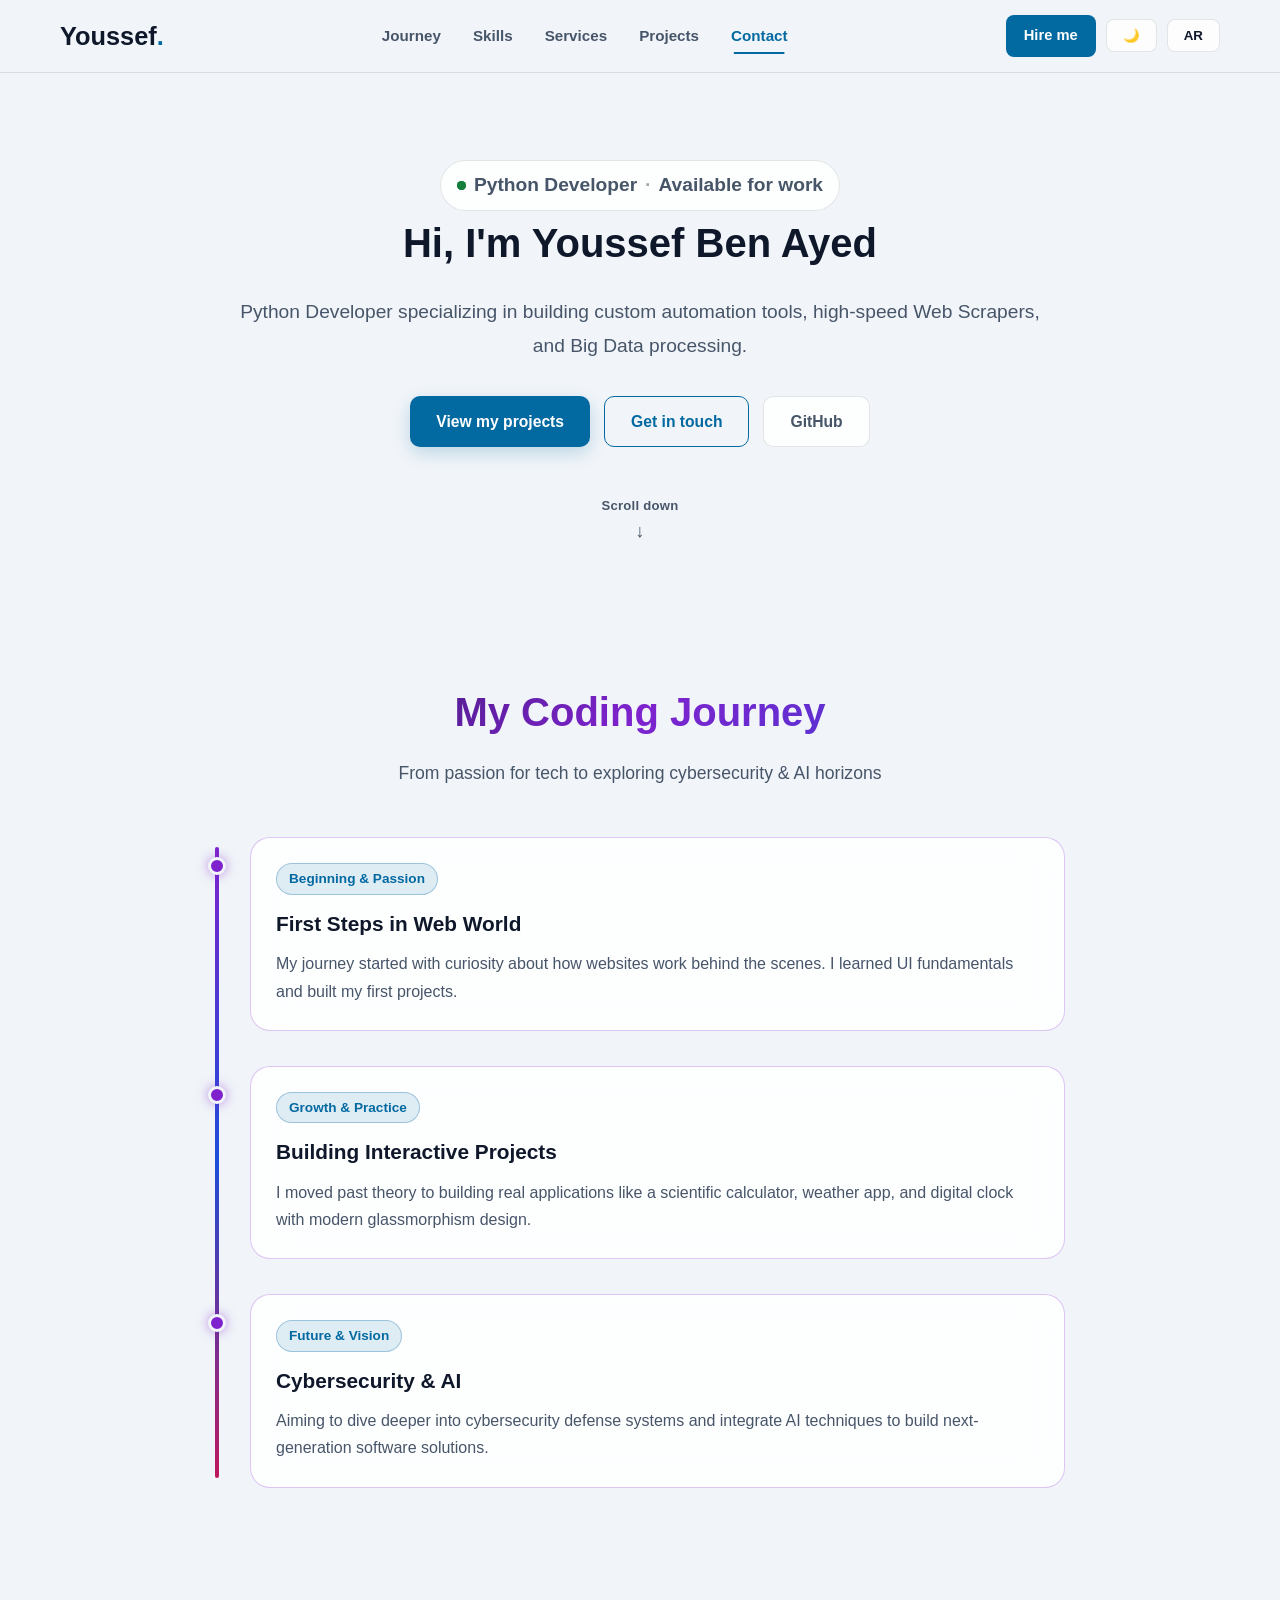
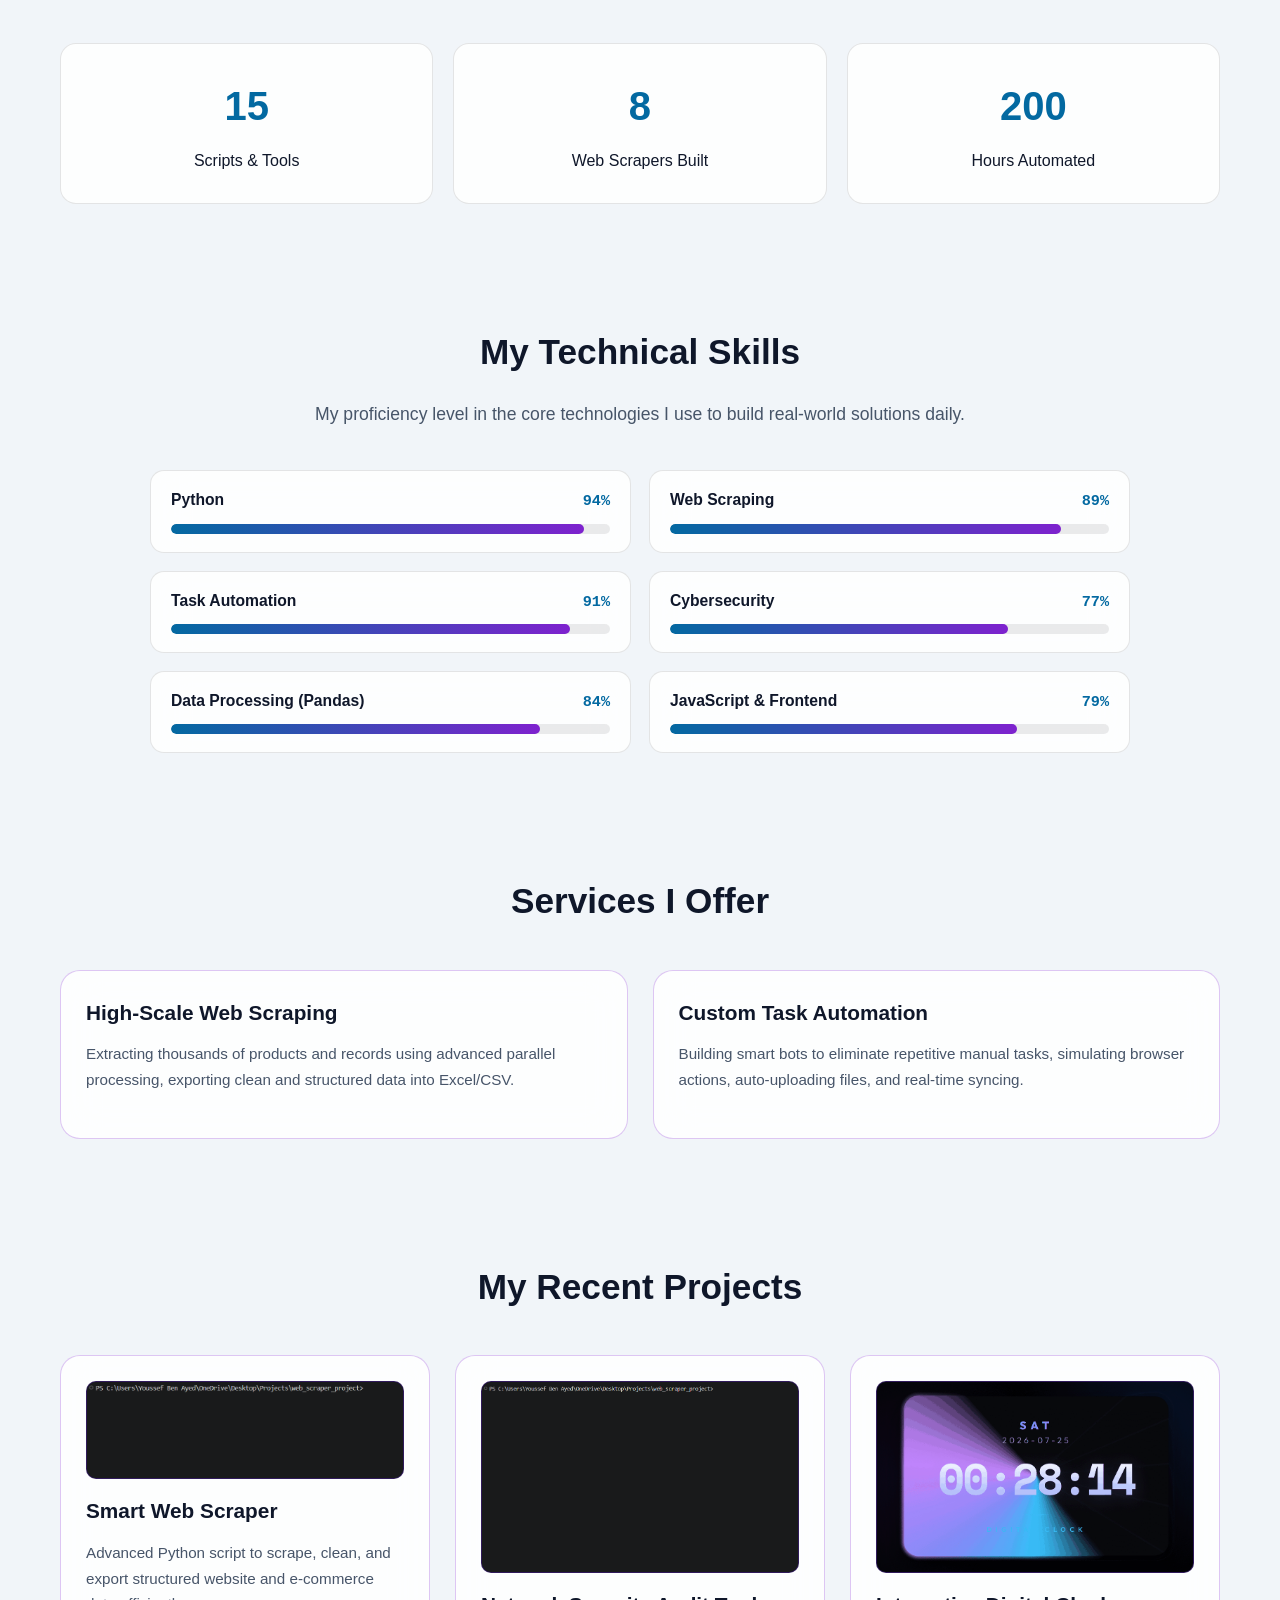
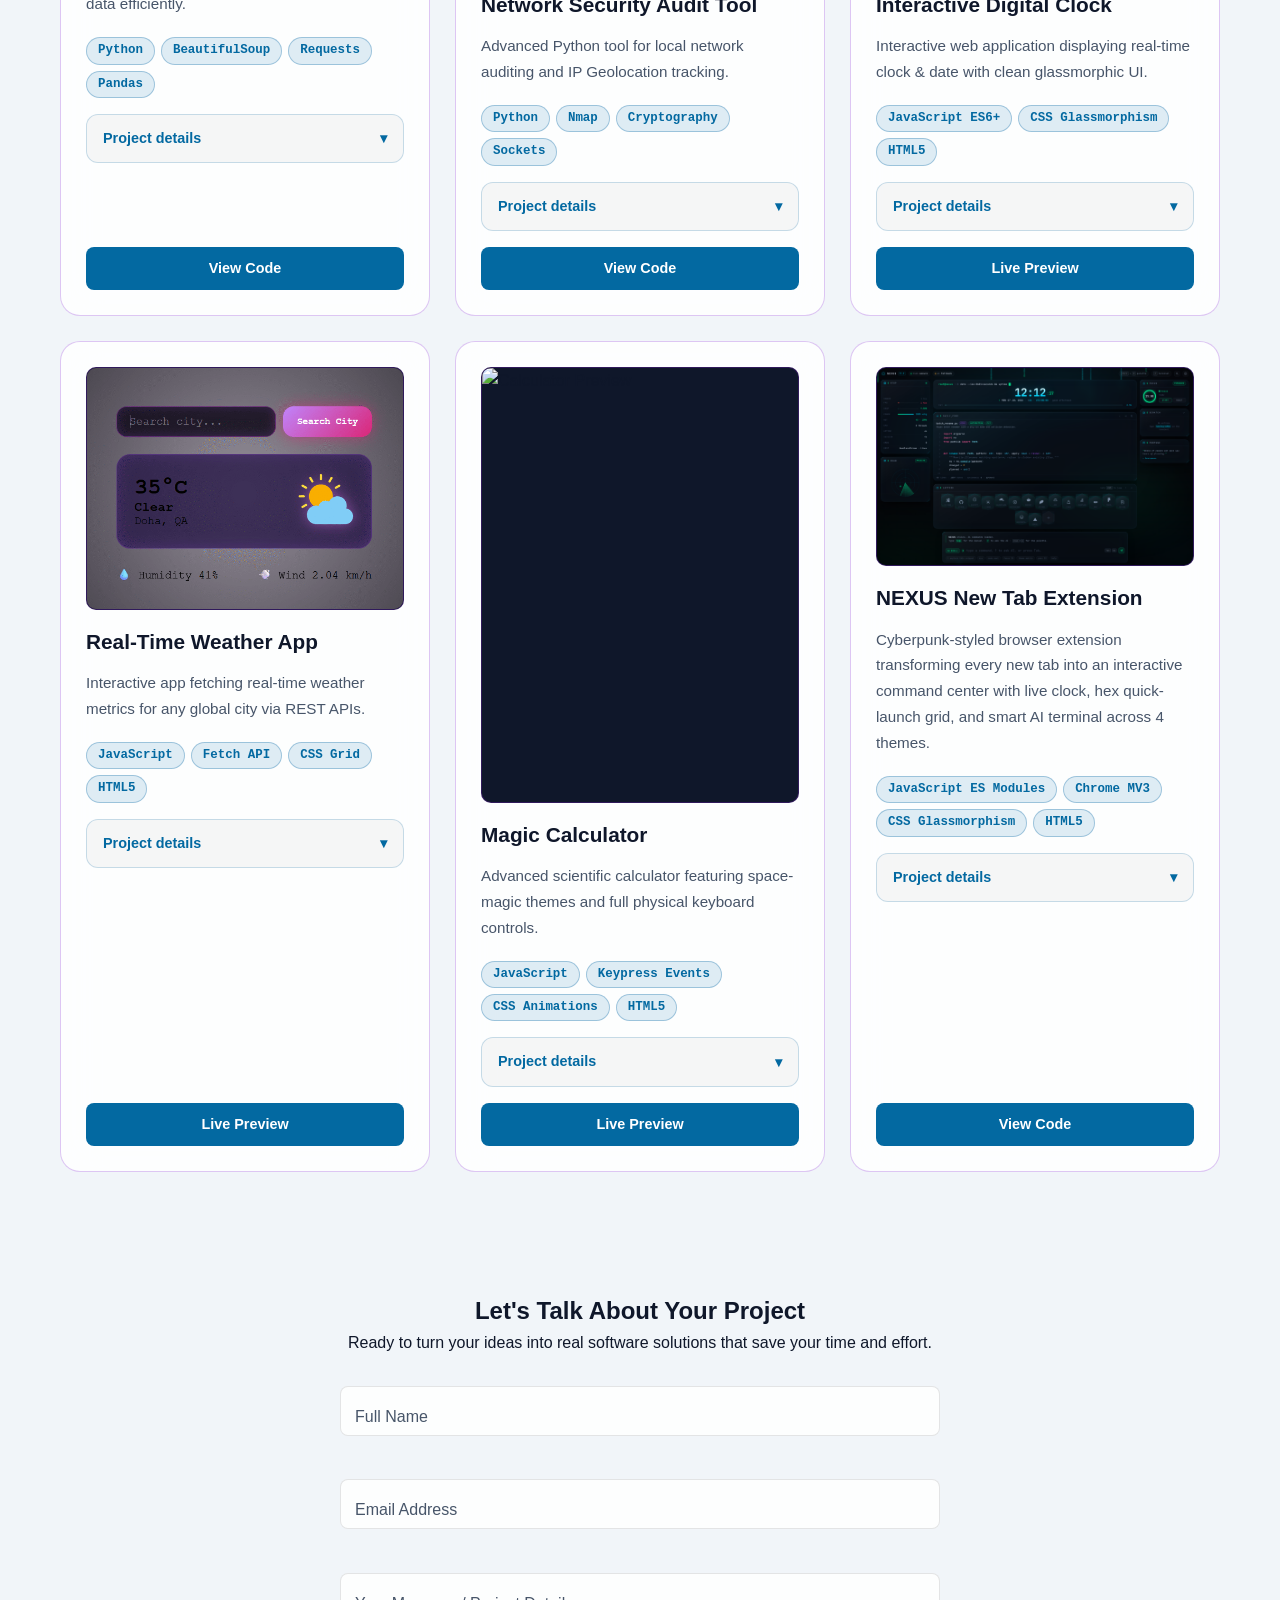
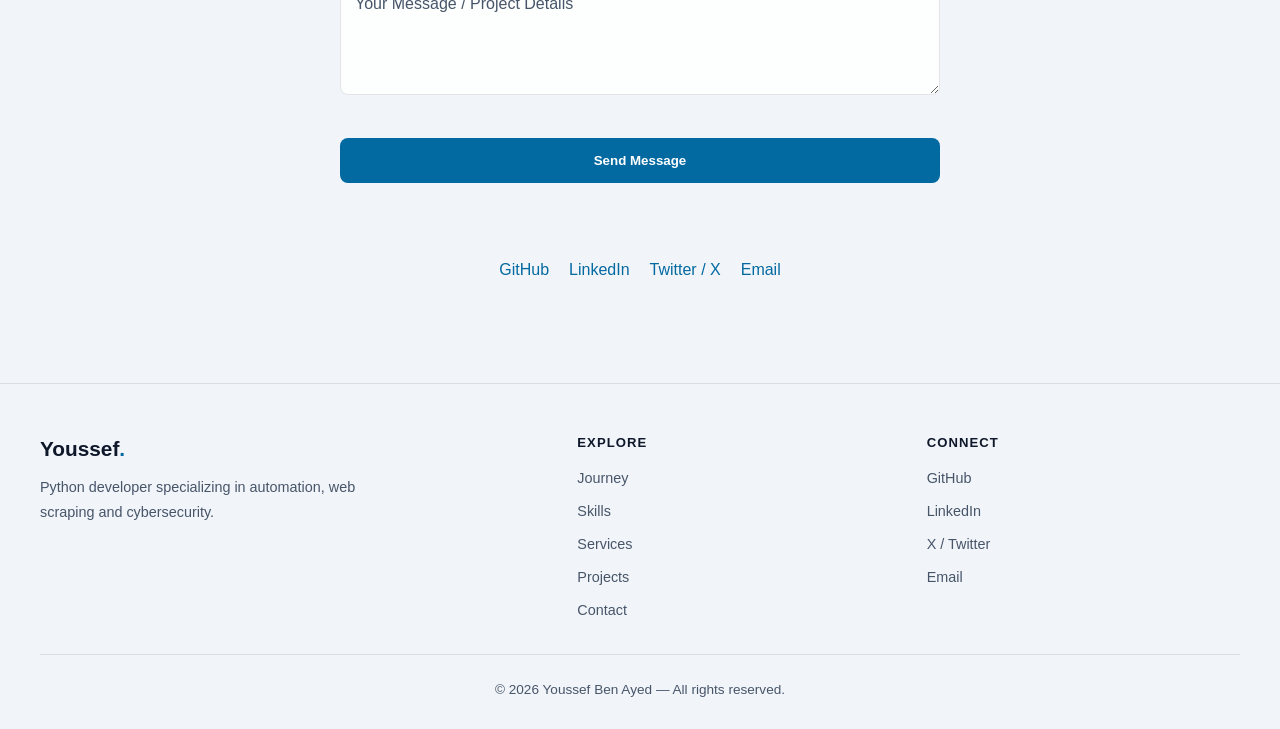
==== commit 2d5b1e82: "feat: add NEXUS New Tab Extension project to portfolio Co-authored-by: arena-agent <297053741+arena-" ====
--- a/index.html
+++ b/index.html
@@ -192,6 +192,19 @@
                 "operatingSystem": "Any (Web Browser)",
                 "author": { "@id": "https://youssef-deve-er.github.io/portfolio/#person" }
               }
+            },
+            {
+              "@type": "ListItem",
+              "position": 6,
+              "item": {
+                "@type": "SoftwareSourceCode",
+                "name": "NEXUS New Tab Extension",
+                "alternateName": "إضافة NEXUS للصفحة الرئيسية",
+                "description": "إضافة متصفح بتصميم سايبربانك تحوّل كل علامة تبويب جديدة إلى مركز تحكم تفاعلي مع 4 ثيمات ومحرر أوامر ذكي.",
+                "programmingLanguage": "JavaScript",
+                "codeRepository": "https://github.com/youssef-deve-er/dashboard",
+                "author": { "@id": "https://youssef-deve-er.github.io/portfolio/#person" }
+              }
             }
           ]
         }
@@ -712,6 +725,51 @@
                <a href="https://youssef-deve-er.github.io/calculator/" target="_blank" rel="noopener noreferrer" class="btn-code" data-ar="عرض المشروع" data-en="Live Preview">عرض المشروع</a>
            </div>
 
+            <!-- 6. إضافة NEXUS للمتصفح -->
+            <div class="project-card">
+                <div class="project-gif-container">
+                    <img src="videos/nexus-dashboard.png" alt="NEXUS New Tab Extension Preview"
+                         width="959" height="732"
+                         loading="lazy" decoding="async"
+                         class="project-preview-gif">
+                </div>
+                <h3 data-ar="إضافة NEXUS للصفحة الرئيسية" data-en="NEXUS New Tab Extension">إضافة NEXUS للصفحة الرئيسية</h3>
+                <p data-ar="إضافة متصفح بتصميم سايبربانك مستقبلي تحوّل كل علامة تبويب جديدة إلى مركز تحكم تفاعلي بساعة حية، شبكة إطلاق سريع، ومحرر أوامر ذكي مع 4 ثيمات احترافية."
+                   data-en="Cyberpunk-styled browser extension transforming every new tab into an interactive command center with live clock, hex quick-launch grid, and smart AI terminal across 4 themes.">
+                    إضافة متصفح بتصميم سايبربانك مستقبلي تحوّل كل علامة تبويب جديدة إلى مركز تحكم تفاعلي بساعة حية، شبكة إطلاق سريع، ومحرر أوامر ذكي مع 4 ثيمات احترافية.
+                </p>
+
+                <ul class="project-tags" aria-label="التقنيات المستخدمة"
+                    data-ar-label="التقنيات المستخدمة" data-en-label="Tech stack">
+                    <li><span class="tag">JavaScript ES Modules</span></li>
+                    <li><span class="tag">Chrome MV3</span></li>
+                    <li><span class="tag">CSS Glassmorphism</span></li>
+                    <li><span class="tag">HTML5</span></li>
+                </ul>
+
+                <details class="project-details">
+                    <summary data-ar="تفاصيل المشروع" data-en="Project details">تفاصيل المشروع</summary>
+                    <div class="details-body">
+                        <div class="detail-item">
+                            <span class="detail-icon" aria-hidden="true">🎯</span>
+                            <div class="detail-text">
+                                <strong data-ar="الهدف:" data-en="Goal:">الهدف:</strong>
+                                <span data-ar="تحويل صفحة New Tab التقليدية إلى لوحة تحكم مطورين احترافية بتصميم سايبربانك متقدم." data-en="Transform the standard New Tab page into a professional developer command center with advanced cyberpunk UI.">تحويل صفحة New Tab التقليدية إلى لوحة تحكم مطورين احترافية بتصميم سايبربانك متقدم.</span>
+                            </div>
+                        </div>
+                        <div class="detail-item">
+                            <span class="detail-icon" aria-hidden="true">💡</span>
+                            <div class="detail-text">
+                                <strong data-ar="التحدي والحل:" data-en="Challenge & Solution:">التحدي والحل:</strong>
+                                <span data-ar="الحفاظ على أداء سلس بدون مكتبات خارجية أو طلبات شبكة؛ تم حله باستخدام ES Modules خام ومحلل Python مخصص بحجم 2KB فقط." data-en="Maintaining smooth performance without external libraries or network calls; solved via vanilla ES Modules and a custom 2KB Python tokenizer.">الحفاظ على أداء سلس بدون مكتبات خارجية أو طلبات شبكة؛ تم حله باستخدام ES Modules خام ومحلل Python مخصص بحجم 2KB فقط.</span>
+                            </div>
+                        </div>
+                    </div>
+                </details>
+
+                <a href="https://github.com/youssef-deve-er/dashboard" target="_blank" rel="noopener noreferrer" class="btn-code" data-ar="عرض الكود" data-en="View Code">عرض الكود</a>
+            </div>
+
         </div>
     </section>
 
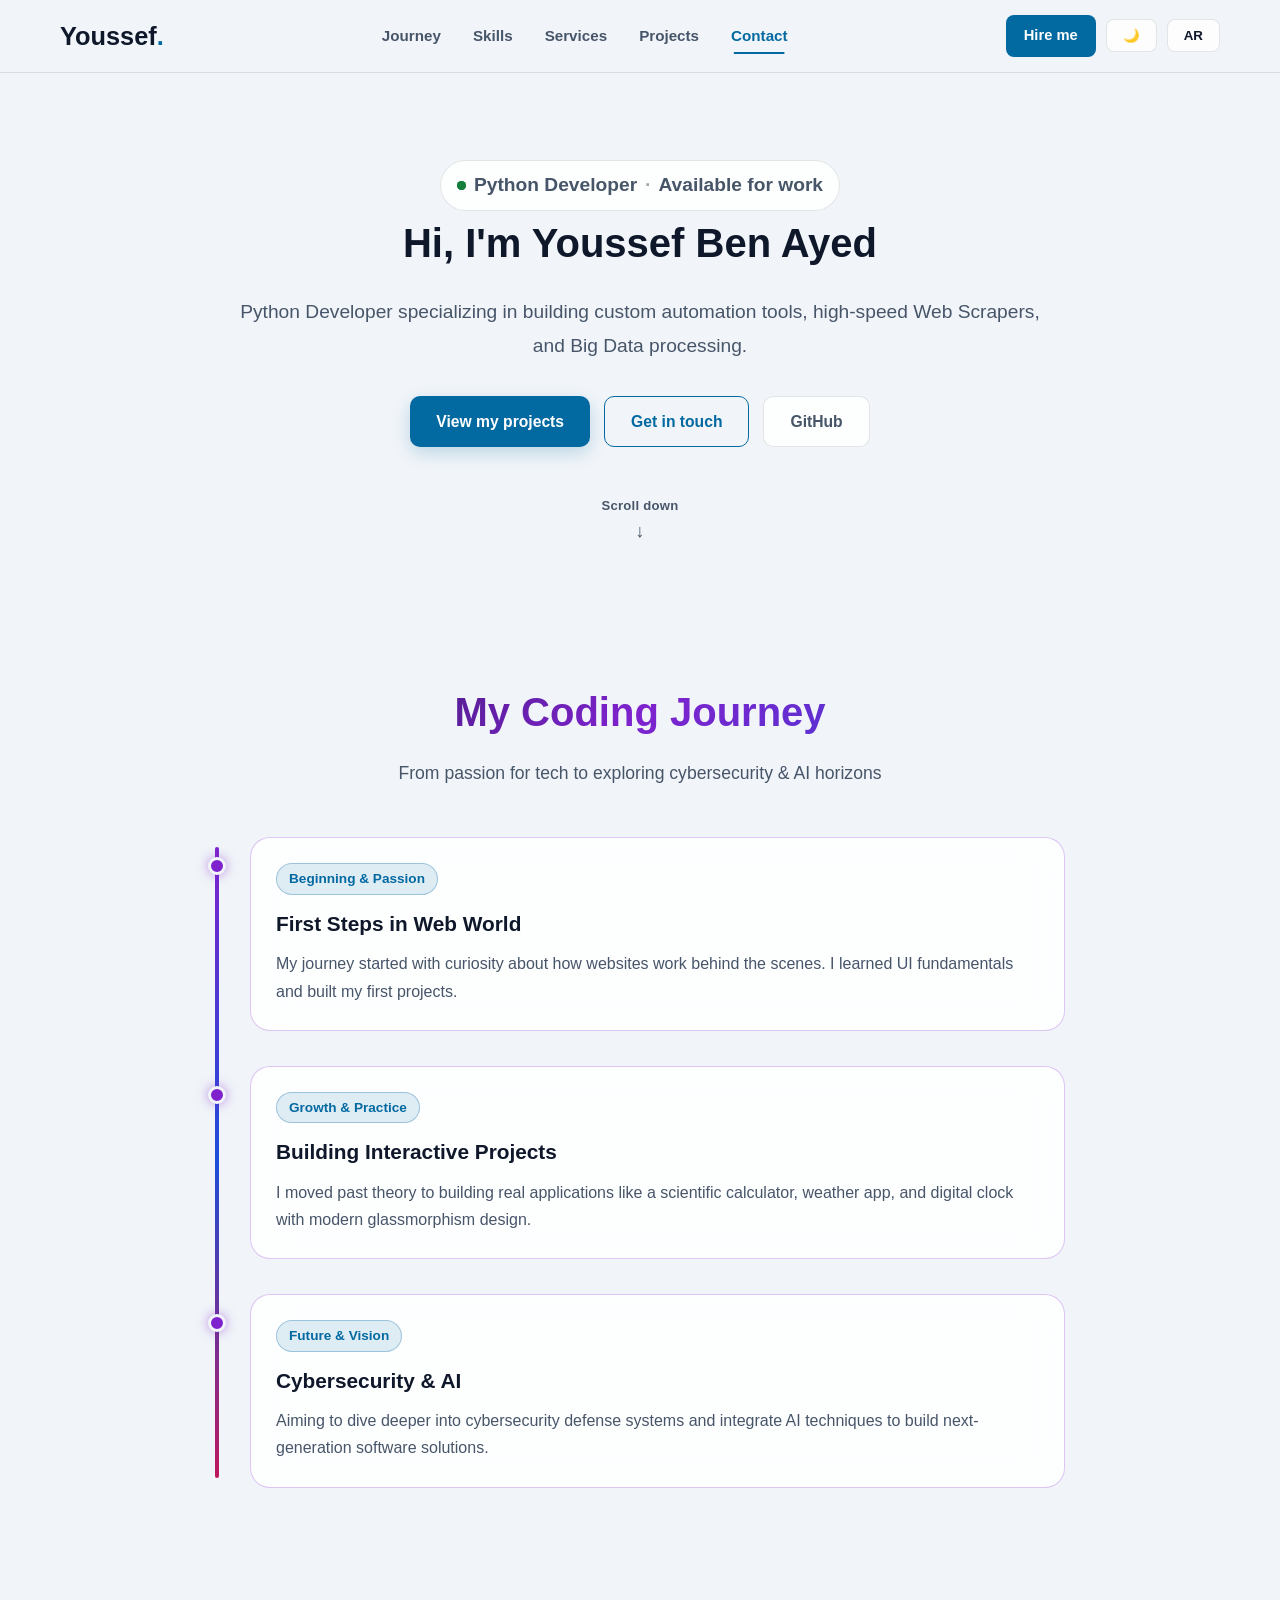
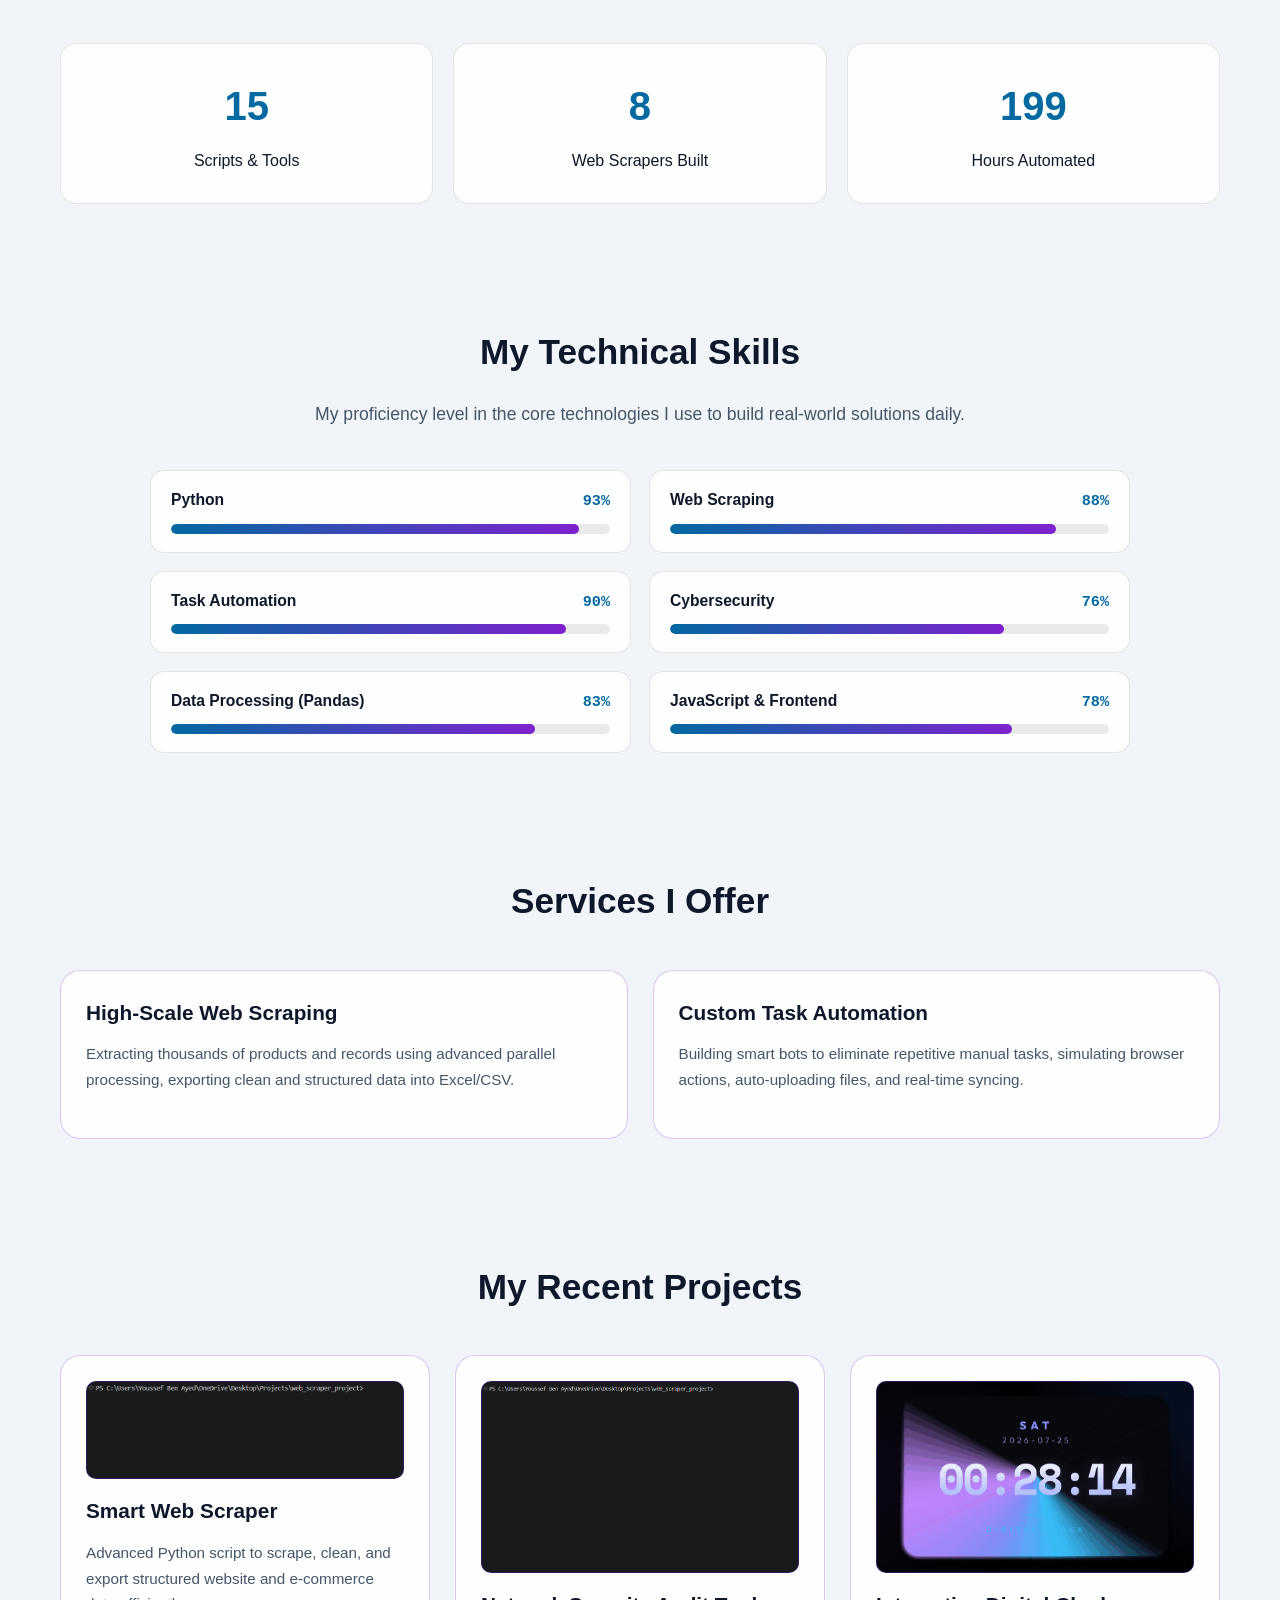
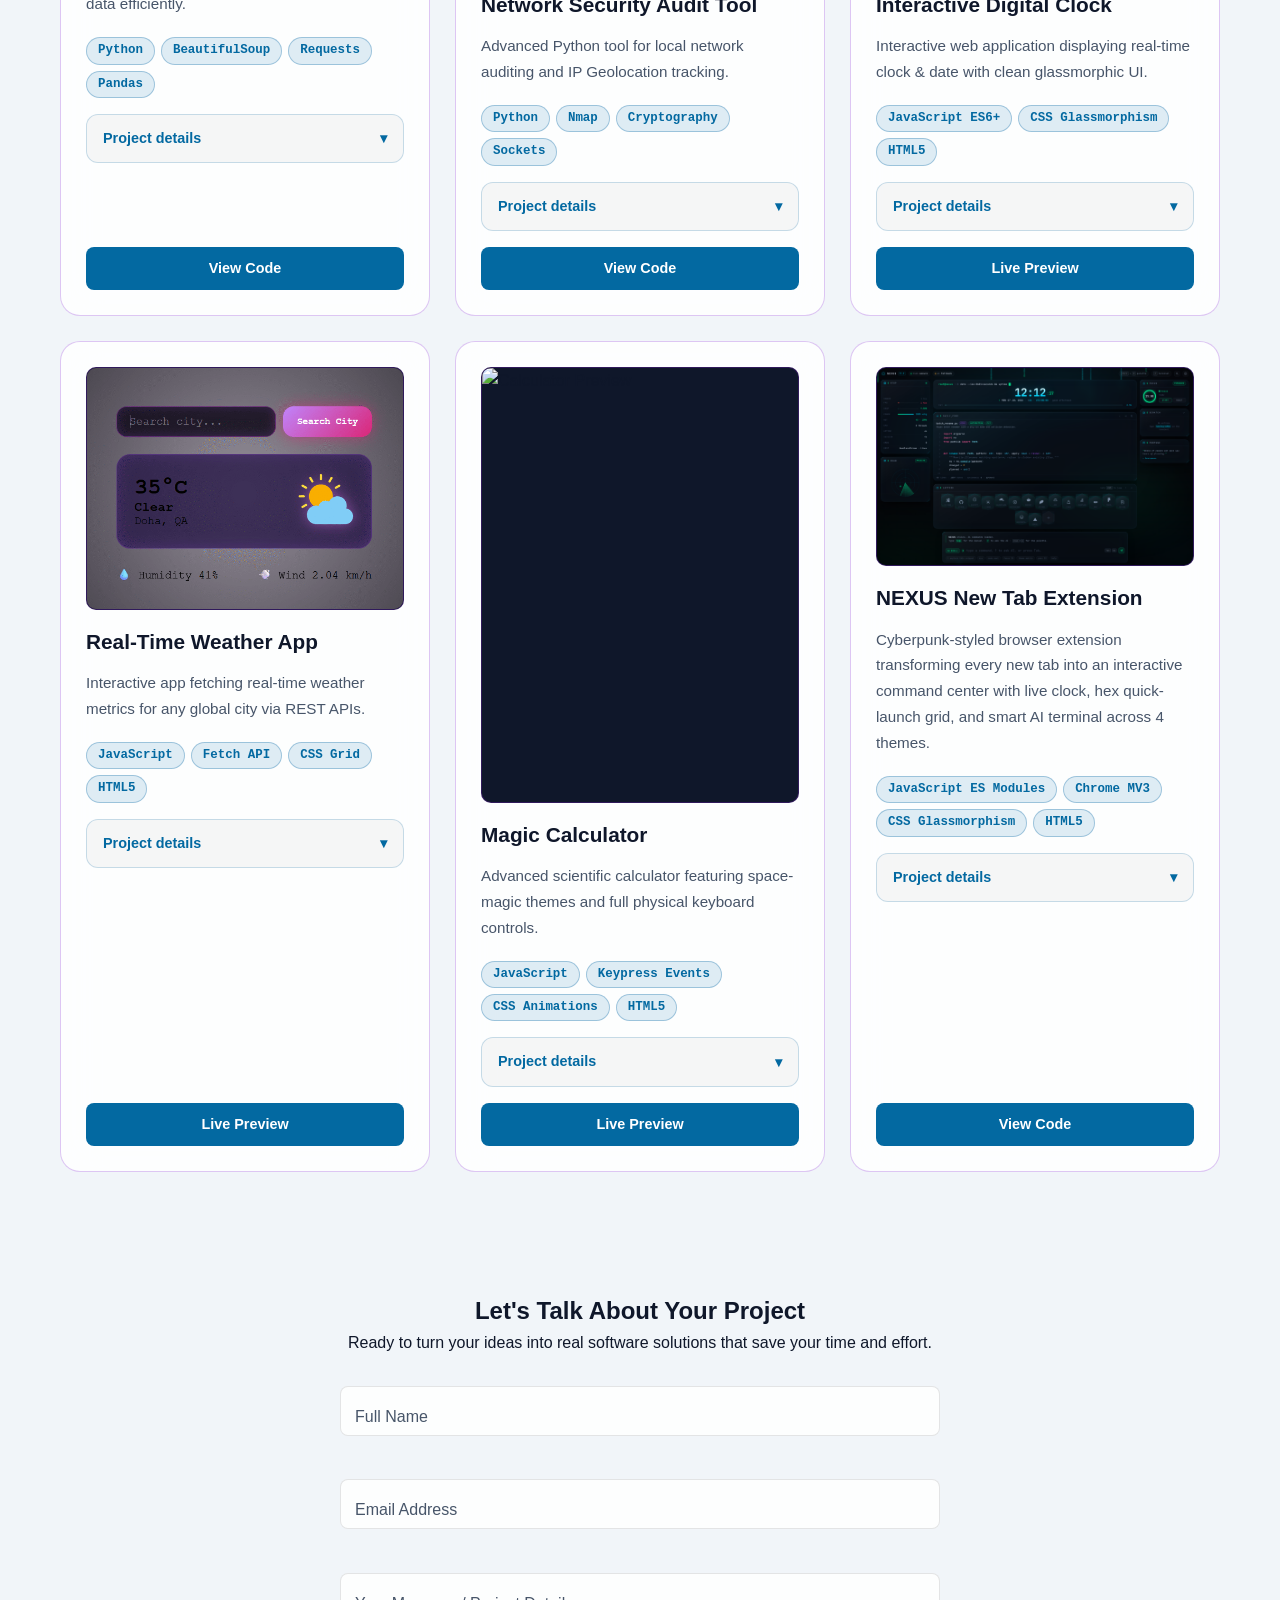
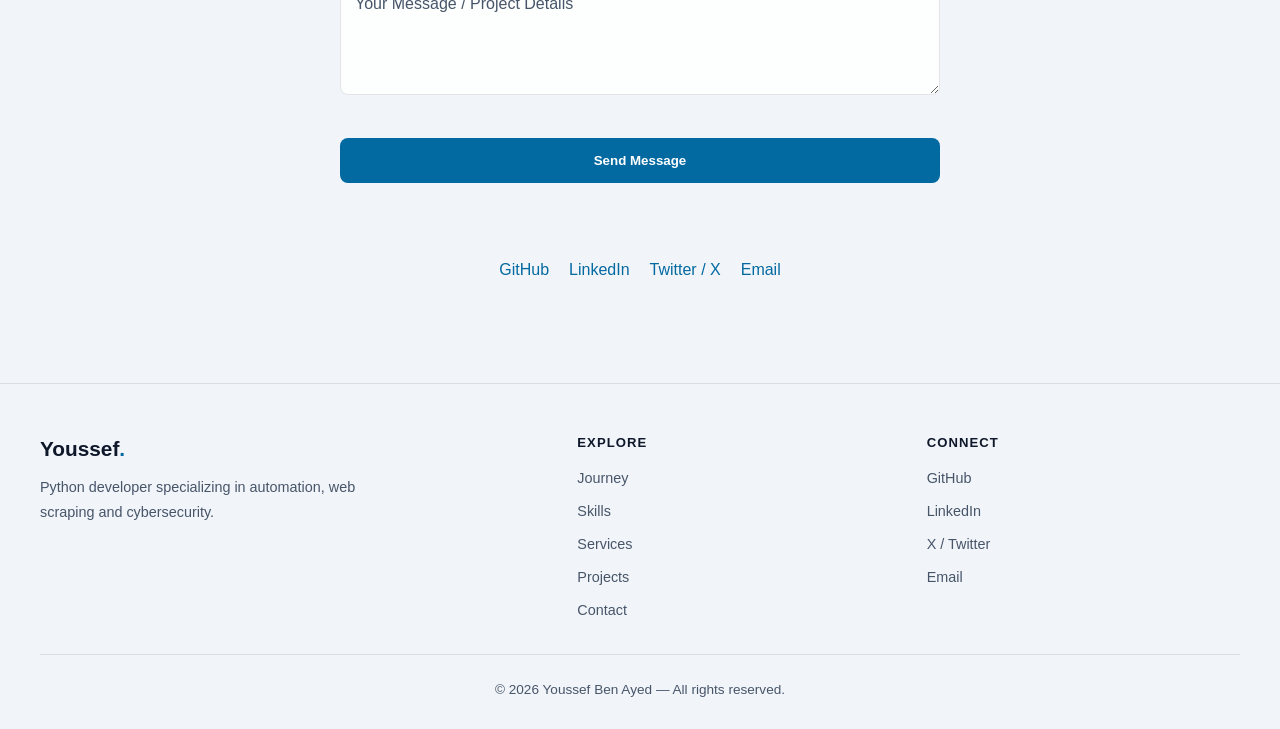
==== commit 4b08e72c: "Update link to project in index.html" ====
--- a/index.html
+++ b/index.html
@@ -767,7 +767,7 @@
                     </div>
                 </details>
 
-                <a href="https://github.com/youssef-deve-er/dashboard" target="_blank" rel="noopener noreferrer" class="btn-code" data-ar="عرض الكود" data-en="View Code">عرض الكود</a>
+                <a href="https://youssef-deve-er.github.io/dashboard/" target="_blank" rel="noopener noreferrer" class="btn-code" data-ar="عرض المشروع" data-en="View Code">عرض الكود</a>
             </div>
 
         </div>
@@ -868,4 +868,4 @@
 
     <script src="script.js?v=8.0"></script>
 </body>
-</html>+</html>
